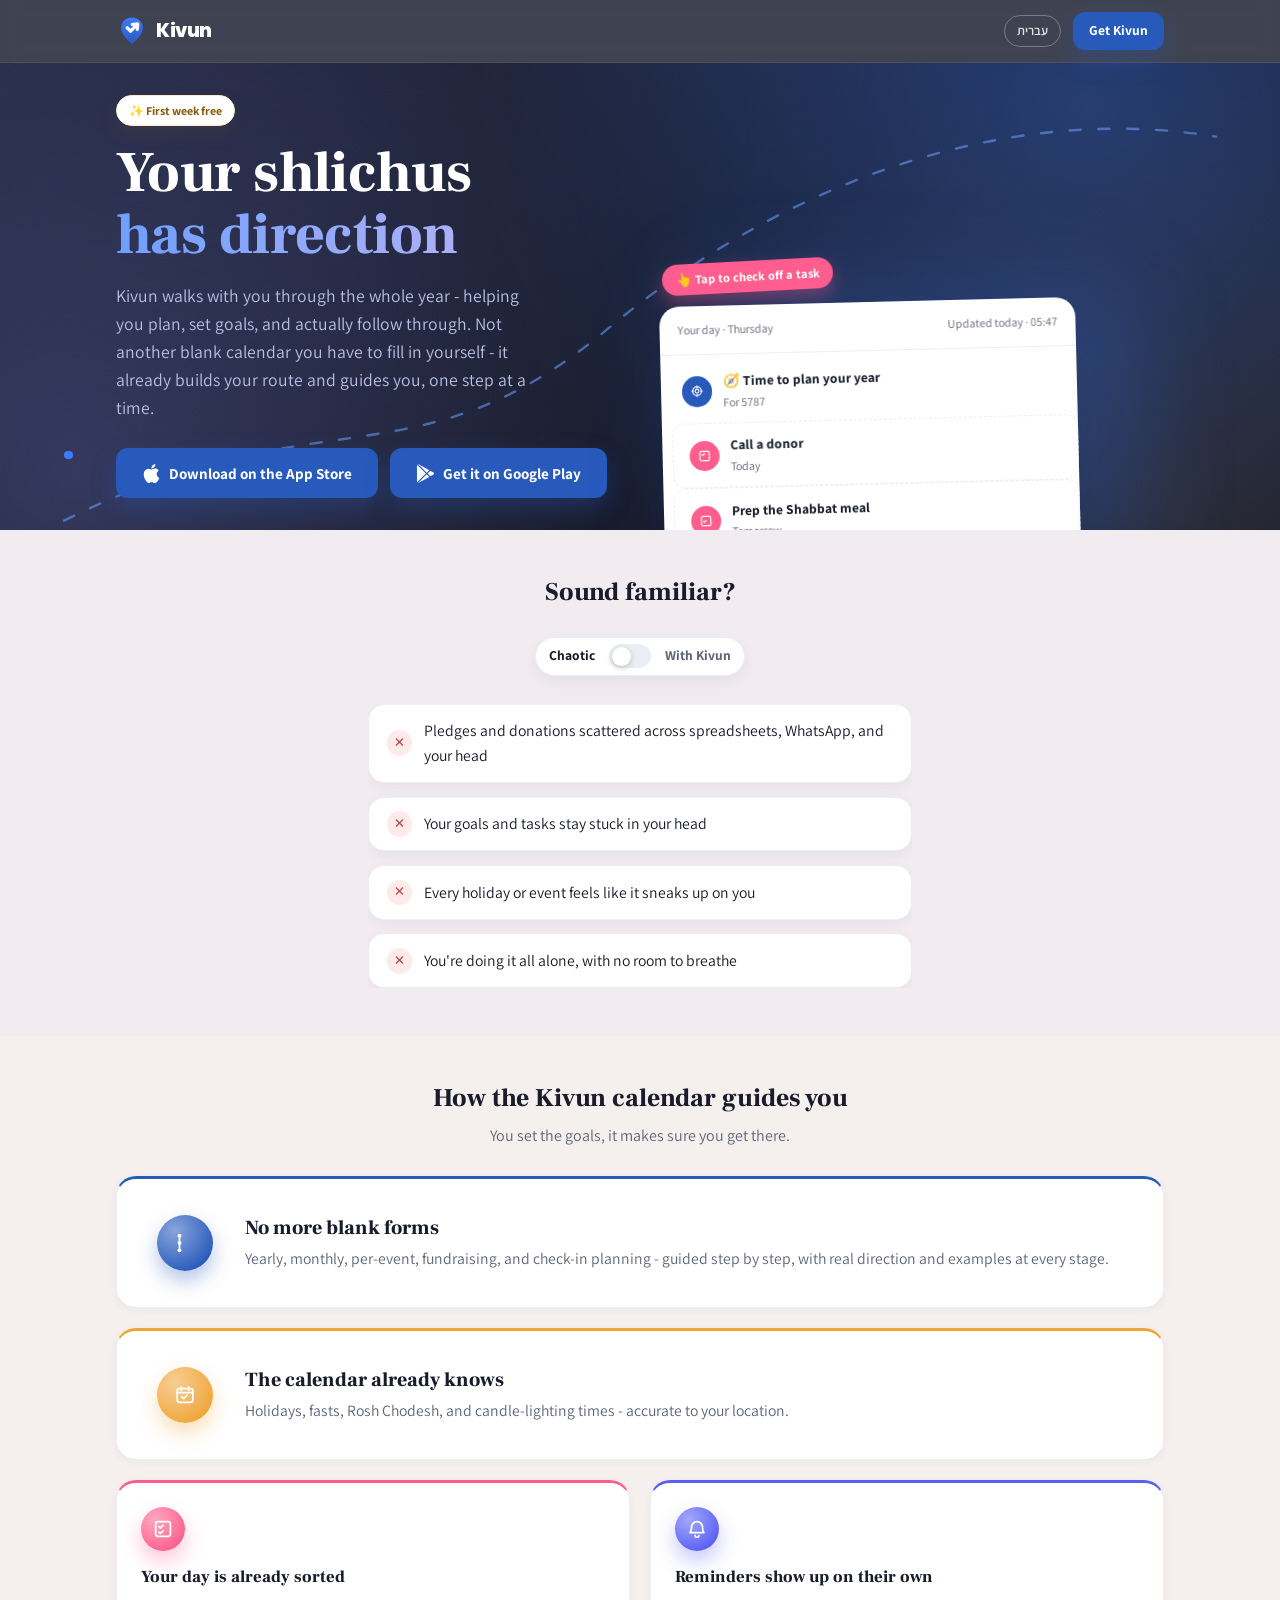
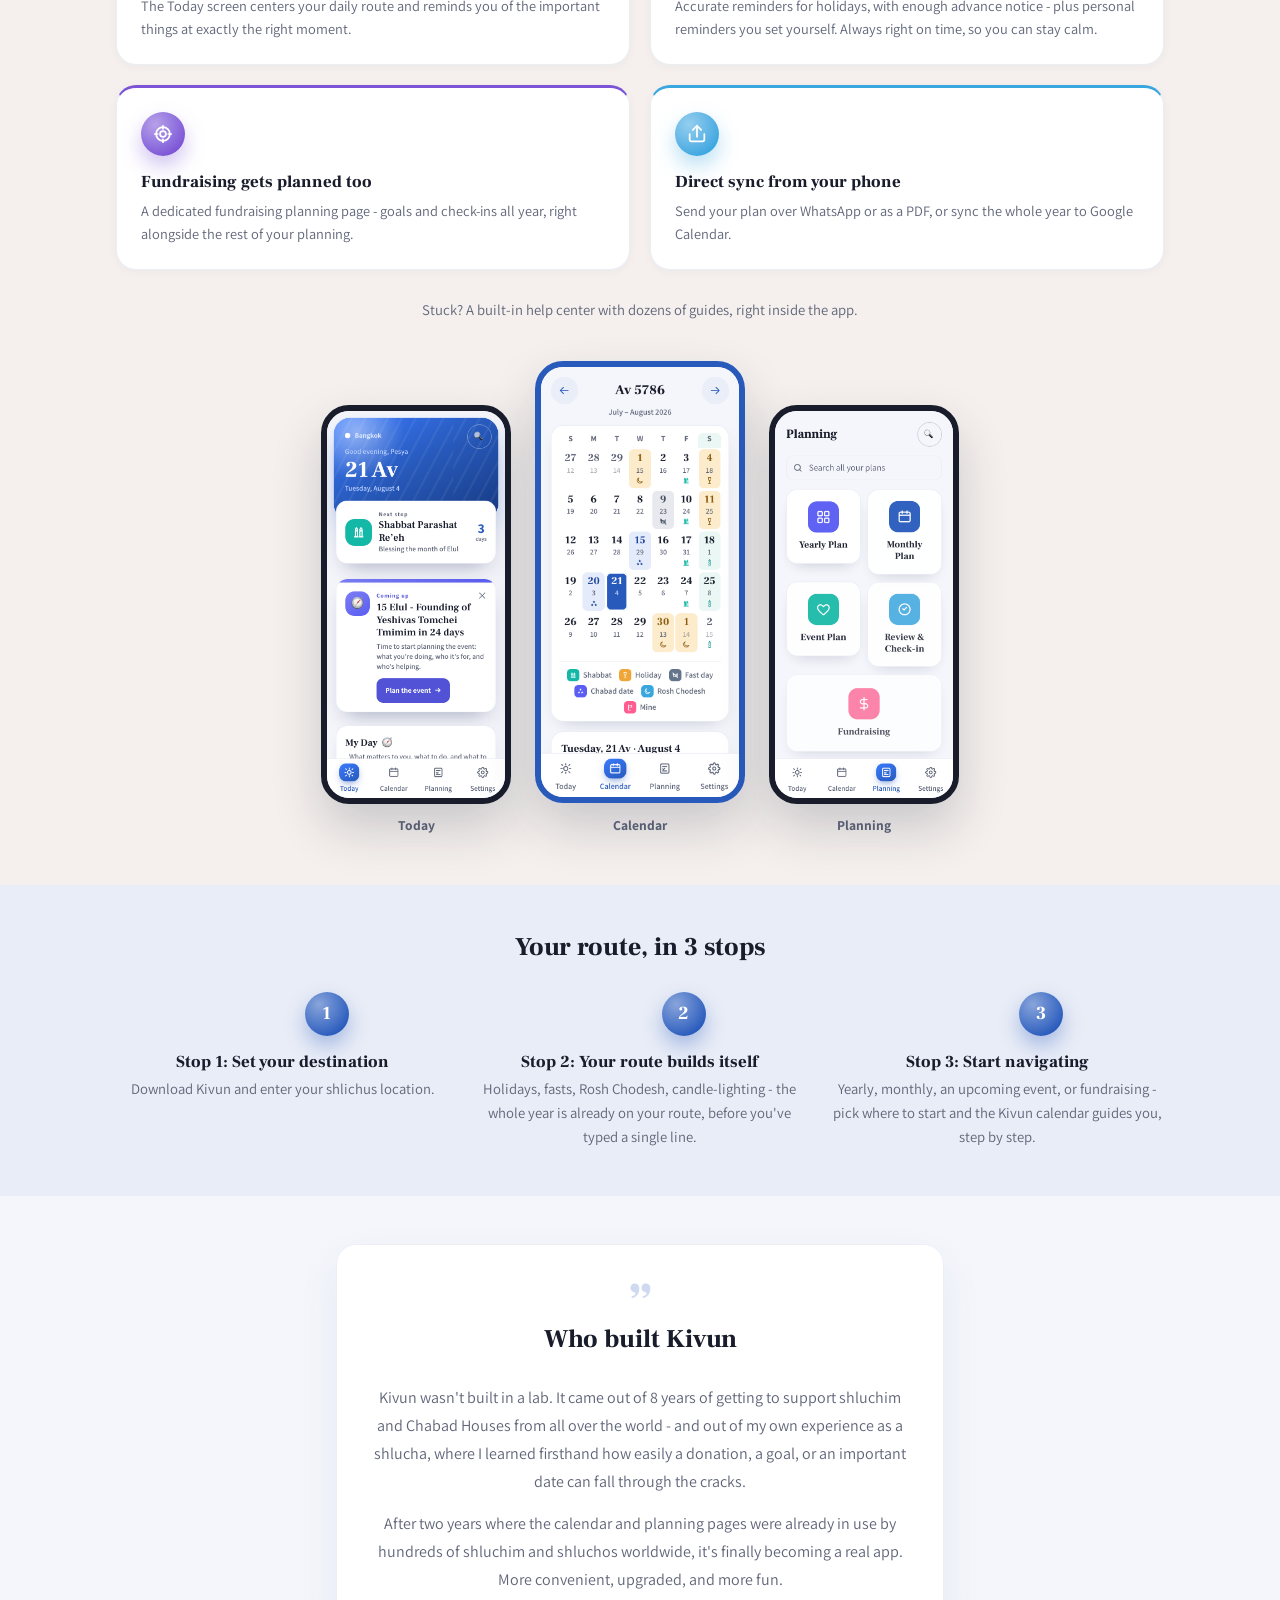
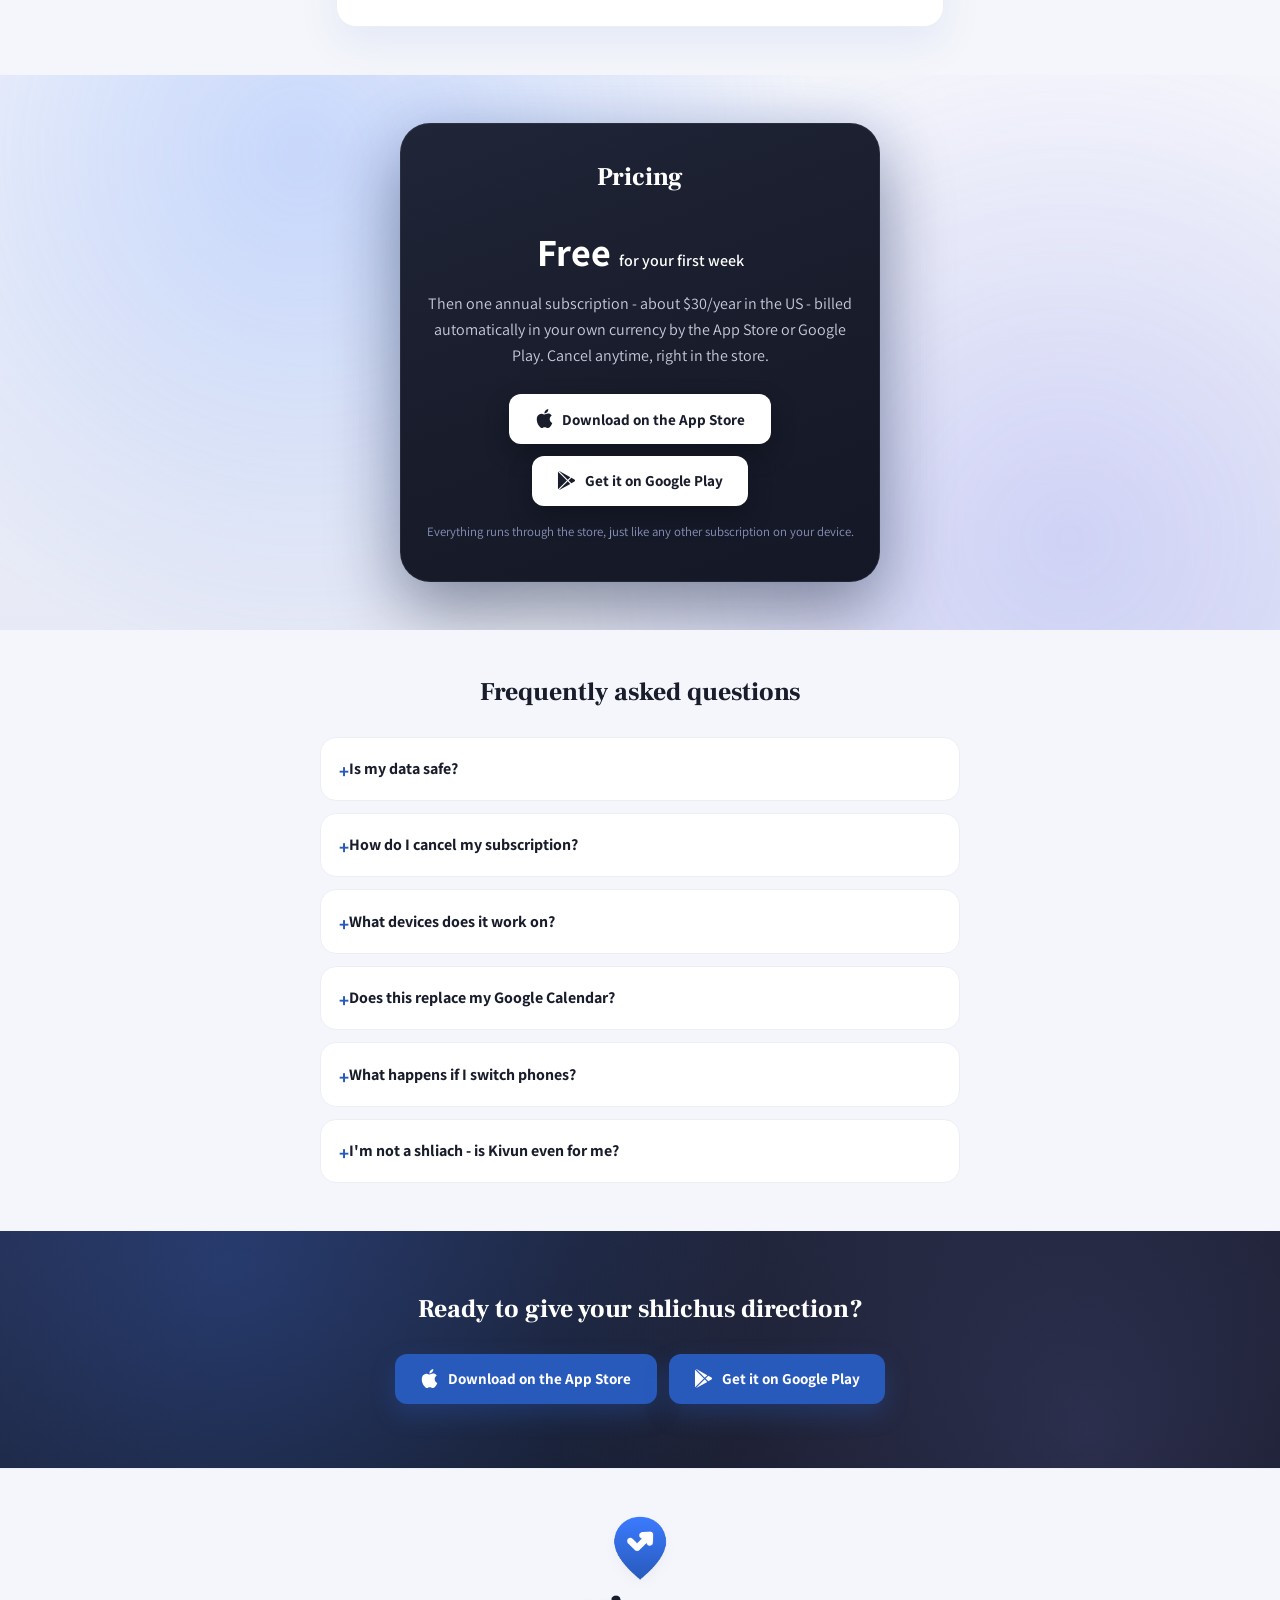
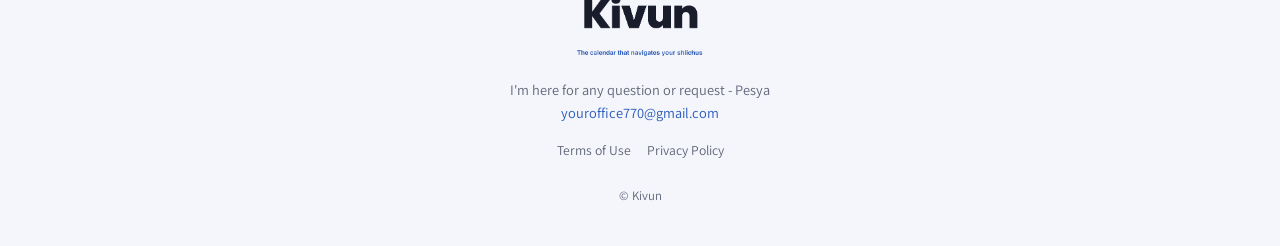
==== index.en.html @ accfa71f "Revert GA4 Measurement ID back to G-F4C3S1J7X8 (the correct one) Co-Authored-By: Claude Sonnet 5 <no" ====
<!DOCTYPE html>
<html lang="en" dir="ltr">
<head>
<!-- Google tag (gtag.js) -->
<script async src="https://www.googletagmanager.com/gtag/js?id=G-F4C3S1J7X8"></script>
<script>
  window.dataLayer = window.dataLayer || [];
  function gtag(){dataLayer.push(arguments);}
  gtag('js', new Date());
  gtag('config', 'G-F4C3S1J7X8');
</script>
<script>document.documentElement.className += " js";</script>
<meta charset="utf-8">
<meta name="viewport" content="width=device-width, initial-scale=1">
<title>Kivun - The Calendar That Navigates Your Shlichus</title>
<meta name="description" content="Guided planning, an automatic Chabad calendar, and reminders that land right on time - all in one app for shluchim and shluchos. First week free.">
<link rel="icon" type="image/png" href="assets/favicon.png">
<link rel="canonical" href="https://kivunapp.com/index.en.html">
<link rel="alternate" hreflang="he" href="https://kivunapp.com/">
<link rel="alternate" hreflang="en" href="https://kivunapp.com/index.en.html">
<link rel="alternate" hreflang="x-default" href="https://kivunapp.com/">
<link rel="stylesheet" href="styles.css">
</head>
<body>
<header class="site-header">
  <div class="wrap header-row">
    <a class="brand" href="#top" aria-label="Kivun - back to top">
      <svg width="32" height="32" viewBox="0 0 100 100" aria-hidden="true">
        <defs><linearGradient id="pinGrad-header" x1="0" y1="0" x2="0" y2="1">
          <stop offset="0" stop-color="#3B7BFF"/><stop offset="1" stop-color="#285ABC"/>
        </linearGradient></defs>
        <path d="M50 8C31 8 16 22 16 41c0 22 26 43 34 50 8-7 34-28 34-50C84 22 69 8 50 8Z" fill="url(#pinGrad-header)"/>
        <g transform="translate(50 40) scale(1.16) translate(-50 -40)" fill="none" stroke="#fff" stroke-width="9" stroke-linecap="round" stroke-linejoin="round">
          <path d="M37 40 L46 49 L65 30"/>
          <path d="M65 30 l-14 0.7 M65 30 l-0.7 14"/>
        </g>
      </svg>
      <span class="brand-name">Kivun</span>
    </a>
    <div class="header-actions">
      <a class="lang-switch" href="index.html">עברית</a>
      <a class="btn btn-primary btn-sm" href="#hero-stores">Get Kivun</a>
    </div>
  </div>
</header>
<main>
<!-- HERO -->
<section class="hero" id="top">
  <svg class="hero-route" viewBox="0 0 800 400" preserveAspectRatio="xMidYMid slice" aria-hidden="true">
    <path class="hero-route-line" d="M40 340 C 200 260, 260 320, 380 220 S 640 80, 760 100" />
  </svg>
  <span class="hero-route-dot" aria-hidden="true"></span>
  <div class="wrap hero-row">
    <div class="hero-copy">
      <span class="badge">✨ First week free</span>
      <h1><span class="hero-word hero-word-1">Your shlichus</span><br><span class="hero-word hero-word-2">has direction</span></h1>
      <p class="hero-sub">Kivun walks with you through the whole year - helping you plan, set goals, and actually follow through. Not another blank calendar you have to fill in yourself - it already builds your route and guides you, one step at a time.</p>
      <div class="store-row" id="hero-stores">
        <!-- STORE-LINK: App Store - להחליף כשהאפליקציה מאושרת -->
        <!-- STORE-LINK: Google Play - להחליף כשהאפליקציה מאושרת -->
        <a class="btn-store" href="#app-store-pending" data-store="appstore"><svg class="store-icon" viewBox="0 0 24 24" aria-hidden="true" focusable="false"><path fill="currentColor" d="M12.152 6.896c-.948 0-2.415-1.078-3.96-1.04-2.04.027-3.91 1.183-4.961 3.014-2.117 3.675-.546 9.103 1.519 12.09 1.013 1.454 2.208 3.09 3.792 3.039 1.52-.065 2.09-.987 3.935-.987 1.831 0 2.35.987 3.96.948 1.637-.026 2.676-1.48 3.676-2.948 1.156-1.688 1.636-3.325 1.662-3.415-.039-.013-3.182-1.221-3.22-4.857-.026-3.04 2.48-4.494 2.597-4.559-1.429-2.09-3.623-2.324-4.39-2.376-2-.156-3.675 1.09-4.61 1.09zM15.53 3.83c.843-1.012 1.4-2.427 1.245-3.83-1.207.052-2.662.805-3.532 1.818-.78.896-1.454 2.338-1.273 3.714 1.338.104 2.715-.688 3.559-1.701"/></svg>Download on the App Store</a>
        <a class="btn-store" href="#google-play-pending" data-store="googleplay"><svg class="store-icon" viewBox="0 0 24 24" aria-hidden="true" focusable="false"><path fill="currentColor" d="M22.018 13.298l-3.919 2.218-3.515-3.493 3.543-3.521 3.891 2.202a1.49 1.49 0 0 1 0 2.594zM1.337.924a1.486 1.486 0 0 0-.112.568v21.017c0 .217.045.419.124.6l11.155-11.087L1.337.924zm12.207 10.065l3.258-3.238L3.45.195a1.466 1.466 0 0 0-.946-.179l11.04 10.973zm0 2.067l-11 10.933c.298.036.612-.016.906-.183l13.324-7.54-3.23-3.21z"/></svg>Get it on Google Play</a>
      </div>
    </div>
    <div class="hero-demo">
      <span class="demo-tip">👆 Tap to check off a task</span>
      <div class="demo-card">
        <div class="demo-head"><span>Your day · Thursday</span><span class="demo-stamp">Updated just now</span></div>
        <div class="demo-body">
          <div class="demo-item" style="animation-delay:.15s">
            <span class="demo-dot" style="background:#285ABC">
              <svg viewBox="0 0 24 24" width="14" height="14" fill="none" stroke="#fff" stroke-width="1.9" stroke-linecap="round" stroke-linejoin="round" aria-hidden="true">
                <circle cx="12" cy="12" r="7.5"/><circle cx="12" cy="12" r="3.2"/><path d="M12 3v3.3M12 17.7V21M3 12h3.3M17.7 12H21"/>
              </svg>
            </span>
            <span class="demo-text"><b>🧭 Time to plan your year</b><span>For 5787</span></span>
          </div>
          <button type="button" class="demo-item demo-task" style="animation-delay:.55s" aria-pressed="false">
            <span class="demo-dot" style="background:#FF5D8F">
              <svg viewBox="0 0 24 24" width="14" height="14" fill="none" stroke="#fff" stroke-width="1.9" stroke-linecap="round" stroke-linejoin="round" aria-hidden="true">
                <rect x="4" y="4" width="16" height="16" rx="2.5"/><path d="M7.5 9.5l1.5 1.5 3-3"/>
              </svg>
            </span>
            <span class="demo-text"><b>Call a donor</b><span>Today</span></span>
          </button>
          <button type="button" class="demo-item demo-task" style="animation-delay:.95s" aria-pressed="false">
            <span class="demo-dot" style="background:#FF5D8F">
              <svg viewBox="0 0 24 24" width="14" height="14" fill="none" stroke="#fff" stroke-width="1.9" stroke-linecap="round" stroke-linejoin="round" aria-hidden="true">
                <rect x="4" y="4" width="16" height="16" rx="2.5"/><path d="M7.5 12.5l1.5 1.5 3-3"/>
              </svg>
            </span>
            <span class="demo-text"><b>Prep the Shabbat meal</b><span>Tomorrow</span></span>
          </button>
        </div>
      </div>
    </div>
  </div>
</section>
<!-- /HERO -->
<!-- RELATE -->
<section class="relate" data-reveal>
  <div class="wrap">
    <h2 class="section-title">Sound familiar?</h2>
    <button type="button" class="relate-toggle" aria-pressed="false">
      <span class="relate-toggle-label relate-toggle-label--before">Chaotic</span>
      <span class="relate-toggle-track" aria-hidden="true"><span class="relate-toggle-thumb"></span></span>
      <span class="relate-toggle-label relate-toggle-label--after">With Kivun</span>
    </button>
    <ul class="relate-list">
      <li data-reveal><span class="relate-x" aria-hidden="true">✕</span><span class="relate-before">Pledges and donations scattered across spreadsheets, WhatsApp, and your head</span><span class="relate-after">Every pledge and donation in one place, scheduled and up to date</span></li>
      <li data-reveal><span class="relate-x" aria-hidden="true">✕</span><span class="relate-before">Your goals and tasks stay stuck in your head</span><span class="relate-after">Your goals are scheduled, with a reminder right when you need it</span></li>
      <li data-reveal><span class="relate-x" aria-hidden="true">✕</span><span class="relate-before">Every holiday or event feels like it sneaks up on you</span><span class="relate-after">Every holiday and event is ready ahead of time, no surprises</span></li>
      <li data-reveal><span class="relate-x" aria-hidden="true">✕</span><span class="relate-before">You're doing it all alone, with no room to breathe</span><span class="relate-after">Kivun remembers for you, so you can finally breathe</span></li>
    </ul>
  </div>
</section>
<!-- /RELATE -->
<!-- HOW-IT-WORKS -->
<section class="how" data-reveal>
  <div class="wrap">
    <h2 class="section-title">How the Kivun calendar guides you</h2>
    <p class="section-sub">You set the goals, it makes sure you get there.</p>
    <div class="how-grid">
      <div class="how-card how-card--featured" data-reveal>
        <span class="how-icon how-icon--brand">
          <svg viewBox="0 0 24 24" width="22" height="22" fill="none" stroke="#fff" stroke-width="1.9" stroke-linecap="round" stroke-linejoin="round" aria-hidden="true">
            <circle cx="6" cy="4" r="2.1" fill="#fff" stroke="none"/><circle cx="6" cy="12" r="2.1" fill="#fff" stroke="none"/><circle cx="6" cy="20" r="2.1" fill="#fff" stroke="none"/><path d="M6 6v4M6 14v4"/>
          </svg>
        </span>
        <div class="how-card-text">
          <h3>No more blank forms</h3>
          <p>Yearly, monthly, per-event, fundraising, and check-in planning - guided step by step, with real direction and examples at every stage.</p>
        </div>
      </div>
      <div class="how-card how-card--featured" data-reveal>
        <span class="how-icon how-icon--gold">
          <svg viewBox="0 0 24 24" width="22" height="22" fill="none" stroke="#fff" stroke-width="1.9" stroke-linecap="round" stroke-linejoin="round" aria-hidden="true">
            <rect x="3.5" y="5" width="17" height="15" rx="2.5"/><path d="M3.5 9.5h17"/><path d="M8 3v4M16 3v4"/><path d="M8.5 14l2 2 4-4"/>
          </svg>
        </span>
        <div class="how-card-text">
          <h3>The calendar already knows</h3>
          <p>Holidays, fasts, Rosh Chodesh, and candle-lighting times - accurate to your location.</p>
        </div>
      </div>
      <div class="how-card" data-reveal>
        <span class="how-icon how-icon--user">
          <svg viewBox="0 0 24 24" width="22" height="22" fill="none" stroke="#fff" stroke-width="1.9" stroke-linecap="round" stroke-linejoin="round" aria-hidden="true">
            <rect x="4" y="4" width="16" height="16" rx="2.5"/><path d="M7.5 9.5l1.5 1.5 3-3"/><path d="M7.5 15.5l1.5 1.5 3-3"/>
          </svg>
        </span>
        <h3>Your day is already sorted</h3>
        <p>The Today screen centers your daily route and reminds you of the important things at exactly the right moment.</p>
      </div>
      <div class="how-card" data-reveal>
        <span class="how-icon how-icon--chabad">
          <svg viewBox="0 0 24 24" width="22" height="22" fill="none" stroke="#fff" stroke-width="1.9" stroke-linecap="round" stroke-linejoin="round" aria-hidden="true">
            <path d="M6 10a6 6 0 1112 0c0 4.5 1.5 6 1.5 6h-15S6 14.5 6 10z"/><path d="M10 19a2 2 0 004 0"/>
          </svg>
        </span>
        <h3>Reminders show up on their own</h3>
        <p>Accurate reminders for holidays, with enough advance notice - plus personal reminders you set yourself. Always right on time, so you can stay calm.</p>
      </div>
      <div class="how-card" data-reveal>
        <span class="how-icon how-icon--parasha">
          <svg viewBox="0 0 24 24" width="22" height="22" fill="none" stroke="#fff" stroke-width="1.9" stroke-linecap="round" stroke-linejoin="round" aria-hidden="true">
            <circle cx="12" cy="12" r="7.5"/><circle cx="12" cy="12" r="3.2"/><path d="M12 3v3.3M12 17.7V21M3 12h3.3M17.7 12H21"/>
          </svg>
        </span>
        <h3>Fundraising gets planned too</h3>
        <p>A dedicated fundraising planning page - goals and check-ins all year, right alongside the rest of your planning.</p>
      </div>
      <div class="how-card" data-reveal>
        <span class="how-icon how-icon--roshchodesh">
          <svg viewBox="0 0 24 24" width="22" height="22" fill="none" stroke="#fff" stroke-width="1.9" stroke-linecap="round" stroke-linejoin="round" aria-hidden="true">
            <path d="M4 12v6a2 2 0 002 2h12a2 2 0 002-2v-6"/><path d="M12 3v12"/><path d="M7.5 7.5L12 3l4.5 4.5"/>
          </svg>
        </span>
        <h3>Direct sync from your phone</h3>
        <p>Send your plan over WhatsApp or as a PDF, or sync the whole year to Google Calendar.</p>
      </div>
    </div>
    <p class="how-help">Stuck? A built-in help center with dozens of guides, right inside the app.</p>
    <div class="how-shots">
      <figure class="how-shot" data-reveal>
        <img src="assets/screenshot-today-en.png" width="640" height="1390" alt="The Today screen in the Kivun app, with the daily route and reminders">
        <figcaption>Today</figcaption>
      </figure>
      <figure class="how-shot how-shot--mid" data-reveal>
        <img src="assets/screenshot-calendar-en.png" width="640" height="1390" alt="The Hebrew calendar screen in the Kivun app">
        <figcaption>Calendar</figcaption>
      </figure>
      <figure class="how-shot" data-reveal>
        <img src="assets/screenshot-planning-en.png" width="640" height="1390" alt="The guided planning screen in the Kivun app">
        <figcaption>Planning</figcaption>
      </figure>
    </div>
  </div>
</section>
<!-- /HOW-IT-WORKS -->
<!-- START-STEPS -->
<section class="steps">
  <div class="wrap">
    <h2 class="section-title">Your route, in 3 stops</h2>
    <div class="steps-row">
      <div class="step" data-reveal style="--seg:0">
        <span class="step-num">1</span>
        <h3>Stop 1: Set your destination</h3>
        <p>Download Kivun and enter your shlichus location.</p>
      </div>
      <div class="step" data-reveal style="--seg:1">
        <span class="step-num">2</span>
        <h3>Stop 2: Your route builds itself</h3>
        <p>Holidays, fasts, Rosh Chodesh, candle-lighting - the whole year is already on your route, before you've typed a single line.</p>
      </div>
      <div class="step" data-reveal>
        <span class="step-num">3</span>
        <h3>Stop 3: Start navigating</h3>
        <p>Yearly, monthly, an upcoming event, or fundraising - pick where to start and the Kivun calendar guides you, step by step.</p>
      </div>
    </div>
  </div>
</section>
<!-- /START-STEPS -->
<!-- STORY -->
<section class="story" data-reveal>
  <div class="wrap">
    <div class="story-card">
      <span class="story-quote" aria-hidden="true">”</span>
      <h2 class="section-title">Who built Kivun</h2>
      <p>Kivun wasn't built in a lab. It came out of <span class="count-num" data-count-to="8">8</span> years of getting to support shluchim and Chabad Houses from all over the world - and out of my own experience as a shlucha, where I learned firsthand how easily a donation, a goal, or an important date can fall through the cracks.</p>
      <p>After two years where the calendar and planning pages were already in use by hundreds of shluchim and shluchos worldwide, it's finally becoming a real app. More convenient, upgraded, and more fun.</p>
    </div>
  </div>
</section>
<!-- /STORY -->
<!-- PRICING -->
<section class="pricing" data-reveal>
  <div class="wrap">
    <div class="pricing-card">
      <h2 class="section-title" style="color:#fff">Pricing</h2>
      <div class="price">Free <small>for your first week</small></div>
      <p>Then one annual subscription - about $30/year in the US - billed automatically in your own currency by the App Store or Google Play. Cancel anytime, right in the store.</p>
      <div class="store-row">
        <a class="btn-store" href="#app-store-pending" data-store="appstore"><svg class="store-icon" viewBox="0 0 24 24" aria-hidden="true" focusable="false"><path fill="currentColor" d="M12.152 6.896c-.948 0-2.415-1.078-3.96-1.04-2.04.027-3.91 1.183-4.961 3.014-2.117 3.675-.546 9.103 1.519 12.09 1.013 1.454 2.208 3.09 3.792 3.039 1.52-.065 2.09-.987 3.935-.987 1.831 0 2.35.987 3.96.948 1.637-.026 2.676-1.48 3.676-2.948 1.156-1.688 1.636-3.325 1.662-3.415-.039-.013-3.182-1.221-3.22-4.857-.026-3.04 2.48-4.494 2.597-4.559-1.429-2.09-3.623-2.324-4.39-2.376-2-.156-3.675 1.09-4.61 1.09zM15.53 3.83c.843-1.012 1.4-2.427 1.245-3.83-1.207.052-2.662.805-3.532 1.818-.78.896-1.454 2.338-1.273 3.714 1.338.104 2.715-.688 3.559-1.701"/></svg>Download on the App Store</a>
        <a class="btn-store" href="#google-play-pending" data-store="googleplay"><svg class="store-icon" viewBox="0 0 24 24" aria-hidden="true" focusable="false"><path fill="currentColor" d="M22.018 13.298l-3.919 2.218-3.515-3.493 3.543-3.521 3.891 2.202a1.49 1.49 0 0 1 0 2.594zM1.337.924a1.486 1.486 0 0 0-.112.568v21.017c0 .217.045.419.124.6l11.155-11.087L1.337.924zm12.207 10.065l3.258-3.238L3.45.195a1.466 1.466 0 0 0-.946-.179l11.04 10.973zm0 2.067l-11 10.933c.298.036.612-.016.906-.183l13.324-7.54-3.23-3.21z"/></svg>Get it on Google Play</a>
      </div>
      <p class="pricing-note">Everything runs through the store, just like any other subscription on your device.</p>
    </div>
  </div>
</section>
<!-- /PRICING -->
<!-- FAQ -->
<section class="faq" data-reveal>
  <div class="wrap">
    <h2 class="section-title">Frequently asked questions</h2>
    <div class="faq-list">
      <details class="faq-item" data-reveal>
        <summary>Is my data safe?</summary>
        <p>Yes. Kivun keeps everything on your device only - no server, no cloud, no third party. It works without internet too.</p>
      </details>
      <details class="faq-item" data-reveal>
        <summary>How do I cancel my subscription?</summary>
        <p>Through your subscription settings in the App Store or Google Play - exactly like any other subscription on your phone. No need to contact us.</p>
      </details>
      <details class="faq-item" data-reveal>
        <summary>What devices does it work on?</summary>
        <p>iPhone and Android, on a reasonably current OS version. There's no desktop version.</p>
      </details>
      <details class="faq-item" data-reveal>
        <summary>Does this replace my Google Calendar?</summary>
        <p>It doesn't replace it - it connects to it. You can sync your whole year straight into Google Calendar and keep using it exactly as you do now.</p>
      </details>
      <details class="faq-item" data-reveal>
        <summary>What happens if I switch phones?</summary>
        <p>Your planning is backed up. Restore the backup on your new device and pick up exactly where you left off.</p>
      </details>
      <details class="faq-item" data-reveal>
        <summary>I'm not a shliach - is Kivun even for me?</summary>
        <p>Yes! At its heart, Kivun is the Chabad calendar and a daily tracker, and that speaks to any chossid, not just shluchim. Reach out and let's see if it's a fit.</p>
      </details>
    </div>
  </div>
</section>
<!-- /FAQ -->
<!-- FINAL-CTA -->
<section class="final-cta" data-reveal>
  <div class="wrap">
    <h2 class="section-title">Ready to give your shlichus direction?</h2>
    <div class="store-row">
      <a class="btn-store" href="#app-store-pending" data-store="appstore"><svg class="store-icon" viewBox="0 0 24 24" aria-hidden="true" focusable="false"><path fill="currentColor" d="M12.152 6.896c-.948 0-2.415-1.078-3.96-1.04-2.04.027-3.91 1.183-4.961 3.014-2.117 3.675-.546 9.103 1.519 12.09 1.013 1.454 2.208 3.09 3.792 3.039 1.52-.065 2.09-.987 3.935-.987 1.831 0 2.35.987 3.96.948 1.637-.026 2.676-1.48 3.676-2.948 1.156-1.688 1.636-3.325 1.662-3.415-.039-.013-3.182-1.221-3.22-4.857-.026-3.04 2.48-4.494 2.597-4.559-1.429-2.09-3.623-2.324-4.39-2.376-2-.156-3.675 1.09-4.61 1.09zM15.53 3.83c.843-1.012 1.4-2.427 1.245-3.83-1.207.052-2.662.805-3.532 1.818-.78.896-1.454 2.338-1.273 3.714 1.338.104 2.715-.688 3.559-1.701"/></svg>Download on the App Store</a>
      <a class="btn-store" href="#google-play-pending" data-store="googleplay"><svg class="store-icon" viewBox="0 0 24 24" aria-hidden="true" focusable="false"><path fill="currentColor" d="M22.018 13.298l-3.919 2.218-3.515-3.493 3.543-3.521 3.891 2.202a1.49 1.49 0 0 1 0 2.594zM1.337.924a1.486 1.486 0 0 0-.112.568v21.017c0 .217.045.419.124.6l11.155-11.087L1.337.924zm12.207 10.065l3.258-3.238L3.45.195a1.466 1.466 0 0 0-.946-.179l11.04 10.973zm0 2.067l-11 10.933c.298.036.612-.016.906-.183l13.324-7.54-3.23-3.21z"/></svg>Get it on Google Play</a>
    </div>
  </div>
</section>
<!-- /FINAL-CTA -->
</main>
<!-- FOOTER -->
<footer class="site-footer">
  <div class="wrap footer-row">
    <img class="footer-logo" src="assets/logo-en.png" width="423" height="464" alt="Kivun - the calendar that navigates your shlichus">
    <p class="footer-contact">I'm here for any question or request - Pesya<br><a href="mailto:youroffice770@gmail.com">youroffice770@gmail.com</a></p>
    <div class="footer-links">
      <a href="terms.en.html">Terms of Use</a>
      <a href="privacy.en.html">Privacy Policy</a>
    </div>
    <p class="footer-copyright">© Kivun</p>
  </div>
</footer>
<!-- /FOOTER -->
<script src="script.js"></script>
</body>
</html>
---- styles.css ----
/* Kivun marketing landing page - design tokens (values verified against
   DESIGN.md, tailwind.config.js and src/components/categoryIcons.tsx -
   do not hand-tweak these without checking those three files agree).
   Visual language deliberately restrained: one confident hero moment
   (big type + one elevated/glowing card), generous space, motion that
   plays once and never loops - not a pile of small floating/pulsing
   effects. This matches the direction the owner's other products
   (DoneRaise in particular) converged on after their own first,
   effect-heavy drafts were rejected the same way this one was. */
:root {
  --bg: #F5F6FB;
  --surface: #FFFFFF;
  --line: #ECEEF6;
  --ink: #181C2B;
  --muted: #5F6578;
  --brand: #285ABC;
  --brand-2: #3B7BFF;
  --brand-3: #173A82;
  --gold: #EFA636;
  --gold-tint: #FDECCB;
  --gold-tint-ink: #8A5A0D;
  --chabad: #5B5EF2;
  --roshchodesh: #3AA6E0;
  --shabbat: #14B8A6;
  --parasha: #7C53D6;
  --user: #FF5D8F;
  --radius-card: 1.25rem;
  --radius-hero: 1.875rem;
  --radius-btn: 0.75rem;
  --glow-brand: 0 10px 25px rgba(40,90,188,.32);
  --glow-brand-lg: 0 22px 50px rgba(40,90,188,.28);
}

* { box-sizing: border-box; margin: 0; padding: 0; }

/* overflow-x:hidden is a safety net, not a fix for a specific bug - several
   entrance animations (relate-list fly-in, hero card bleed) intentionally
   start elements translated past their own box before they're revealed,
   which can otherwise create a few px of real horizontal scroll on first
   paint. This clips that without touching any animation's actual values. */
html { scroll-behavior: smooth; overflow-x: hidden; }

body {
  background: var(--bg);
  color: var(--ink);
  font-family: "Assistant", system-ui, sans-serif;
  font-size: 16px;
  line-height: 1.6;
  -webkit-font-smoothing: antialiased;
}

h1, h2, h3 { font-family: "Frank Ruhl Libre", Georgia, serif; font-weight: 800; line-height: 1.2; }

img { max-width: 100%; display: block; }

.wrap { max-width: 68rem; margin: 0 auto; padding: 0 1.25rem; }

/* unicode-range keeps the Hebrew and Latin subsets of each family from
   fighting over the same characters now that both are loaded (index.html
   uses the Hebrew ones, index.en.html uses the Latin ones, but the CSS file
   is shared) - without it, an @font-face with no unicode-range matches every
   codepoint, and which of two same-family/weight rules "wins" for a given
   character is undefined. Values copied verbatim from @fontsource's own
   combined stylesheets (node_modules/@fontsource/assistant/400.css and
   .../frank-ruhl-libre/800.css), not invented. */
@font-face {
  font-family: "Assistant";
  src: url("fonts/assistant-hebrew-400-normal.woff2") format("woff2");
  font-weight: 400; font-style: normal; font-display: swap;
  unicode-range: U+0307-0308,U+0590-05FF,U+200C-2010,U+20AA,U+25CC,U+FB1D-FB4F;
}
@font-face {
  font-family: "Assistant";
  src: url("fonts/assistant-hebrew-600-normal.woff2") format("woff2");
  font-weight: 600; font-style: normal; font-display: swap;
  unicode-range: U+0307-0308,U+0590-05FF,U+200C-2010,U+20AA,U+25CC,U+FB1D-FB4F;
}
@font-face {
  font-family: "Assistant";
  src: url("fonts/assistant-hebrew-700-normal.woff2") format("woff2");
  font-weight: 700; font-style: normal; font-display: swap;
  unicode-range: U+0307-0308,U+0590-05FF,U+200C-2010,U+20AA,U+25CC,U+FB1D-FB4F;
}
@font-face {
  font-family: "Assistant";
  src: url("fonts/assistant-latin-400-normal.woff2") format("woff2");
  font-weight: 400; font-style: normal; font-display: swap;
  unicode-range: U+0000-00FF,U+0131,U+0152-0153,U+02BB-02BC,U+02C6,U+02DA,U+02DC,U+0304,U+0308,U+0329,U+2000-206F,U+20AC,U+2122,U+2191,U+2193,U+2212,U+2215,U+FEFF,U+FFFD;
}
@font-face {
  font-family: "Assistant";
  src: url("fonts/assistant-latin-600-normal.woff2") format("woff2");
  font-weight: 600; font-style: normal; font-display: swap;
  unicode-range: U+0000-00FF,U+0131,U+0152-0153,U+02BB-02BC,U+02C6,U+02DA,U+02DC,U+0304,U+0308,U+0329,U+2000-206F,U+20AC,U+2122,U+2191,U+2193,U+2212,U+2215,U+FEFF,U+FFFD;
}
@font-face {
  font-family: "Assistant";
  src: url("fonts/assistant-latin-700-normal.woff2") format("woff2");
  font-weight: 700; font-style: normal; font-display: swap;
  unicode-range: U+0000-00FF,U+0131,U+0152-0153,U+02BB-02BC,U+02C6,U+02DA,U+02DC,U+0304,U+0308,U+0329,U+2000-206F,U+20AC,U+2122,U+2191,U+2193,U+2212,U+2215,U+FEFF,U+FFFD;
}
@font-face {
  font-family: "Frank Ruhl Libre";
  src: url("fonts/frank-ruhl-libre-hebrew-800-normal.woff2") format("woff2");
  font-weight: 800; font-style: normal; font-display: swap;
  unicode-range: U+0307-0308,U+0590-05FF,U+200C-2010,U+20AA,U+25CC,U+FB1D-FB4F;
}
@font-face {
  font-family: "Frank Ruhl Libre";
  src: url("fonts/frank-ruhl-libre-latin-800-normal.woff2") format("woff2");
  font-weight: 800; font-style: normal; font-display: swap;
  unicode-range: U+0000-00FF,U+0131,U+0152-0153,U+02BB-02BC,U+02C6,U+02DA,U+02DC,U+0304,U+0308,U+0329,U+2000-206F,U+20AC,U+2122,U+2191,U+2193,U+2212,U+2215,U+FEFF,U+FFFD;
}
/* Poppins ExtraBold is the real wordmark font (DESIGN.md: "הכיתוב 'Kivun'
   בגופן Poppins ExtraBold") - loaded here purely for this one header word.
   It's deliberately NOT bundled into the app itself (the app's own
   wordmark is a pre-rendered PNG, see src/assets/logo.png), so this is the
   one place on the whole site that self-hosts it, sourced the same way as
   the other two fonts (copied from @fontsource, not a CDN). */
@font-face {
  font-family: "Poppins";
  src: url("fonts/poppins-latin-800-normal.woff2") format("woff2");
  font-weight: 800; font-style: normal; font-display: swap;
}

/* header - dark glass, sits over the dark hero at page-load and stays
   consistent (as a permanent premium chrome) as the page scrolls into
   lighter sections below. */
.site-header { position: sticky; top: 0; z-index: 20; background: rgba(24,28,43,.82); backdrop-filter: blur(10px); -webkit-backdrop-filter: blur(10px); border-bottom: 1px solid rgba(255,255,255,.08); }
.header-row { display: flex; align-items: center; justify-content: space-between; padding: .75rem 1.25rem; }
.brand { display: flex; align-items: center; gap: .5rem; text-decoration: none; color: #fff; }
.brand-name { font-family: "Poppins", sans-serif; font-weight: 800; font-size: 1.2rem; letter-spacing: -.02em; }
.header-actions { display: flex; align-items: center; gap: .75rem; }
/* A small bordered pill, not plain text - without its own shape the language
   link read as a stray, disconnected word wedged between the CTA button and
   the brand wordmark (Pessi's direct feedback on the live site). The pill
   echoes the existing hero .badge treatment, so it reads as an intentional,
   tappable control instead of dim leftover text. */
.lang-switch {
  display: inline-flex; align-items: center;
  color: rgba(255,255,255,.85); font-size: .8rem; font-weight: 600;
  text-decoration: none; border: 1px solid rgba(255,255,255,.3);
  border-radius: 999px; padding: .3rem .75rem;
  transition: background .2s ease, border-color .2s ease;
}
.lang-switch:hover { background: rgba(255,255,255,.08); border-color: rgba(255,255,255,.45); }

/* buttons */
.btn { display: inline-flex; align-items: center; justify-content: center; border-radius: var(--radius-btn); font-weight: 700; text-decoration: none; padding: .7rem 1.3rem; font-size: .95rem; transition: transform .18s ease, box-shadow .25s ease, background .2s ease; }
.btn-primary { background: var(--brand); color: #fff; box-shadow: var(--glow-brand); }
.btn-primary:hover { background: var(--brand-2); box-shadow: var(--glow-brand-lg); transform: translateY(-2px); }
.btn-primary:active { transform: translateY(0) scale(.97); }
.btn-sm { padding: .5rem 1rem; font-size: .85rem; }

.store-row { display: flex; flex-wrap: wrap; gap: .75rem; margin-top: 1.6rem; }
.btn-store {
  display: inline-flex; align-items: center; justify-content: center; gap: .55rem;
  background: var(--brand); color: #fff; border-radius: var(--radius-btn);
  padding: .8rem 1.6rem; font-weight: 700; text-decoration: none; font-size: .95rem;
  box-shadow: var(--glow-brand);
  transition: transform .18s ease, box-shadow .25s ease, background .2s ease;
}
.btn-store:hover { background: var(--brand-2); box-shadow: var(--glow-brand-lg); transform: translateY(-3px); }
.btn-store:active { transform: translateY(-1px) scale(.97); }
/* icon inherits the button's text color via currentColor, so it needs no
   separate override between the dark brand-blue buttons and the white
   .pricing-card variant below - one icon, both backgrounds. */
.btn-store .store-icon { width: 19px; height: 19px; flex: none; }

/* reveal-on-scroll (progressive enhancement, see script.js) */
/* Custom curve, not plain `ease` - this is the entrance motion for every
   section on the page (how-cards, FAQ, steps, trust, story), so its feel
   sets the page's whole signature; `ease` reads flat next to it. Reuses
   the same cubic-bezier already used for the hero's word-in/card-in
   entrances, so the page has one consistent "arrival" feel, not several. */
.js [data-reveal] { opacity: 0; transform: translateY(16px); transition: opacity .6s cubic-bezier(.16,1,.3,1), transform .6s cubic-bezier(.16,1,.3,1); }
.js [data-reveal].is-revealed { opacity: 1; transform: translateY(0); }

@media (prefers-reduced-motion: reduce) {
  .js [data-reveal] { opacity: 1 !important; transform: none !important; transition: none !important; }
  html { scroll-behavior: auto; }
}

section { padding: 3rem 0; }
.section-title { font-size: 1.6rem; margin-bottom: 1.75rem; text-align: center; }
.section-sub { text-align: center; color: var(--muted); font-size: 1rem; margin-top: -1.25rem; margin-bottom: 1.75rem; }

/* Section-level color rhythm: between the dark hero and the dark
   pricing/final-cta bookends, the middle sections used to sit on one flat
   --bg gray for five sections in a row - correct call to avoid a loud AI-slop
   gradient everywhere, but it read as flat/quiet next to the old page's
   sustained color. Each middle section now carries a soft wash of a real
   category color already meaningful elsewhere on this page (never an
   invented hue), alternating with plain --bg so it reads as rhythm, not
   noise. .story stays plain on purpose - one quiet beat, not six loud ones. */
.relate { background: color-mix(in srgb, #C6433F 6%, var(--bg)); transition: background .5s ease; }
.relate.is-after { background: color-mix(in srgb, #16A34A 7%, var(--bg)); }
.how { background: color-mix(in srgb, var(--gold) 7%, var(--bg)); }
.steps { background: color-mix(in srgb, var(--brand) 6%, var(--bg)); }

/* hero - a real dark "atmosphere" moment (not just a light page with a
   grid texture): deep navy field, two soft color glows, big light type,
   one elevated white card that reads as a genuine floating screenshot
   against the dark field. Entrance plays once and never loops. */
.hero {
  padding: 2rem 0 2rem;
  position: relative;
  background-color: var(--ink);
  background-image:
    linear-gradient(160deg, #232841 0%, var(--ink) 55%, #12141F 100%),
    linear-gradient(rgba(255,255,255,.035) 1px, transparent 1px),
    linear-gradient(90deg, rgba(255,255,255,.035) 1px, transparent 1px);
  background-size: 100% 100%, 72px 72px, 72px 72px;
}
.hero::before {
  content: ""; position: absolute; inset: 0; pointer-events: none;
  background:
    radial-gradient(circle at 85% 8%, rgba(59,123,255,.32), transparent 52%),
    radial-gradient(circle at 6% 88%, rgba(139,142,245,.24), transparent 48%),
    radial-gradient(circle at 92% 95%, rgba(239,166,54,.1), transparent 38%);
}
/* the flowing route line + pulsing location dot are the same visual
   signature the real app's own "Today" hero uses (DESIGN.md: "קווי מסלול
   זורמים ברקע ונקודת מיקום פועמת") - porting it here is showing the
   product's own DNA, not inventing new decoration. The line DRAWS itself
   once (stroke-dashoffset, same technique as the route-progress rail
   further down the page), and the dot pulses a *finite* 3 times before
   settling - a real "ping", not one more infinite loop, which the rest of
   this file deliberately avoids (see the top-of-file comment). */
.hero-route { position: absolute; inset: 0; width: 100%; height: 100%; pointer-events: none; z-index: 0; opacity: .55; }
.hero-route-line {
  fill: none; stroke: #6EA0FF; stroke-width: 1.5; stroke-linecap: round;
  stroke-dasharray: 7 11; stroke-dashoffset: 760;
  animation: heroRouteDraw 2.4s cubic-bezier(.16,1,.3,1) .4s forwards;
}
@keyframes heroRouteDraw { to { stroke-dashoffset: 0; } }
.hero-route-dot {
  position: absolute; top: 83%; left: 5%; width: .55rem; height: .55rem;
  border-radius: 50%; background: var(--brand-2); z-index: 0; opacity: 0;
  animation: heroDotIn .4s ease 2.3s forwards, heroDotPulse 1.3s ease-out 2.5s 3 forwards;
}
@keyframes heroDotIn { to { opacity: 1; } }
@keyframes heroDotPulse {
  0% { box-shadow: 0 0 0 0 rgba(59,123,255,.55); }
  70% { box-shadow: 0 0 0 15px rgba(59,123,255,0); }
  100% { box-shadow: 0 0 0 0 rgba(59,123,255,0); }
}

.hero-row { position: relative; display: flex; flex-direction: column; gap: 1.75rem; }

@media (min-width: 760px) {
  .hero-row { gap: 2.75rem; }
}

/* Tighter vertical rhythm below the row breakpoint only - reclaims room
   so the demo card is visible sooner on short phone screens, without
   touching the entrance animation's translateY (that offset is the
   card's deliberate bleed past the hero's dark background, tuned and
   verified separately - see the heroCardIn keyframe below). Desktop
   already has headroom to spare, so it's left untouched. */
@media (max-width: 759px) {
  .hero { padding: 1.5rem 0 2rem; }
  .badge { margin-bottom: .75rem; }
  .hero h1 { margin-bottom: .75rem; }
  .hero-copy .store-row { margin-top: 1.1rem; }
}

.badge {
  display: inline-flex; align-items: center; gap: .35rem; background: var(--surface);
  color: var(--gold-tint-ink); border: 1px solid var(--gold-tint); font-size: .75rem;
  font-weight: 700; padding: .3rem .75rem; border-radius: 999px; margin-bottom: 1rem;
  box-shadow: 0 8px 18px rgba(138,90,13,.14);
  opacity: 0; animation: heroPop .5s cubic-bezier(.34,1.56,.64,1) .1s forwards;
}

.hero h1 { font-size: 2.75rem; letter-spacing: -.01em; line-height: 1.08; margin-bottom: 1rem; overflow: hidden; color: #fff; }
.hero-word { display: inline-block; opacity: 0; filter: blur(6px); transform: translateY(14px); animation: heroWordIn .6s cubic-bezier(.16,1,.3,1) forwards; }
.hero-word-1 { animation-delay: .28s; }
.hero-word-2 {
  animation-delay: .44s;
  background: linear-gradient(90deg, #6EA0FF 0%, #ADAFF7 100%);
  -webkit-background-clip: text; background-clip: text; color: transparent;
}

.hero-sub {
  color: #B7C1E3; font-size: 1.1rem; max-width: 26rem;
  opacity: 0; filter: blur(4px); transform: translateY(14px);
  animation: heroWordIn .6s cubic-bezier(.16,1,.3,1) .62s forwards;
}
.hero-copy .store-row {
  opacity: 0; transform: translateY(14px);
  animation: heroUp .55s ease .78s forwards;
}

/* Entrance animation lives on the WRAPPER (.hero-demo), not on .demo-card
   itself - a finished CSS animation's fill:forwards value permanently
   wins the cascade for that property on that element, which would make
   a later `.demo-card:hover { transform: ... }` rule silently do nothing.
   The card's own rest tilt + hover un-tilt use the standalone `rotate`/
   `translate` properties instead, which are independent of `transform`
   and unaffected by the wrapper's animation. */
.hero-demo { position: relative; }
.hero-demo::before {
  content: ""; position: absolute; inset: 8% 4% -4% 4%; z-index: 0;
  background: var(--brand-2); opacity: .22; filter: blur(48px); border-radius: var(--radius-hero);
}
.hero-demo {
  opacity: 0; transform: translateY(18px) scale(.97); filter: blur(3px);
  animation: heroCardIn .75s cubic-bezier(.16,1,.3,1) .9s forwards;
}

@keyframes heroPop {
  0% { opacity: 0; transform: scale(.85); }
  60% { opacity: 1; transform: scale(1.08); }
  80% { transform: scale(.97); }
  100% { opacity: 1; transform: scale(1); }
}
@keyframes heroWordIn { to { opacity: 1; filter: blur(0); transform: translateY(0); } }
@keyframes heroUp { to { opacity: 1; transform: translateY(0); } }
@keyframes heroCardIn { to { opacity: 1; transform: translateY(48px) scale(1); filter: blur(0); } }
/* Desktop: align-self:flex-end pins .hero-demo's bottom to the row's
   bottom line instead of letting align-items:center float it based on
   the (variable, line-wrap-dependent) height of .hero-copy next to it -
   that variability is what made a fixed transform offset land short at
   some widths and not others. Once the card's baseline position no
   longer depends on the copy column's height, a fixed offset behaves
   the same at every desktop width. */
@media (min-width: 760px) {
  .hero-demo { align-self: flex-end; animation-name: heroCardInDesktop; }
}
@keyframes heroCardInDesktop { to { opacity: 1; transform: translateY(56px) scale(1); filter: blur(0); } }

.demo-card {
  background: var(--surface); border-radius: var(--radius-card);
  box-shadow: 0 34px 60px -18px rgba(21,30,60,.32), 0 0 0 1px rgba(40,90,188,.05);
  overflow: hidden; max-width: 26rem; position: relative; z-index: 1;
  rotate: -1.4deg;
  transition: rotate .35s ease, translate .35s ease, box-shadow .35s ease;
}
.demo-card:hover, .demo-card:active { rotate: 0deg; translate: 0 -6px; box-shadow: 0 40px 74px -16px rgba(21,30,60,.38), 0 0 0 1px rgba(40,90,188,.05); }
.demo-head { display: flex; justify-content: space-between; padding: .9rem 1.1rem; font-size: .75rem; color: var(--muted); border-bottom: 1px solid var(--line); }
.demo-body { padding: .3rem; }
.demo-item { display: flex; align-items: center; gap: .7rem; padding: .7rem 1rem; opacity: 0; animation: kvIn .5s ease forwards; width: 100%; }
.demo-dot { width: 1.9rem; height: 1.9rem; min-width: 1.9rem; border-radius: 50%; display: flex; align-items: center; justify-content: center; transition: background .25s ease, transform .25s ease; }
.demo-text { display: flex; flex-direction: column; font-size: .85rem; text-align: start; }
.demo-text b { font-weight: 700; color: var(--ink); transition: color .25s ease; }
.demo-text span:last-child { font-size: .75rem; color: var(--muted); }

/* the two task rows are real toggle buttons - a small, genuine "try it"
   interaction, not another passive animation. one click, no loop. */
.demo-task { background: none; border: 1px dashed var(--line); font: inherit; cursor: pointer; border-radius: .75rem; margin: 0 .3rem; transition: background .2s ease, border-color .2s ease; }
.demo-task:hover { background: var(--bg); }
.demo-task:focus-visible { outline: 2px solid var(--brand); outline-offset: -2px; }
.demo-task[aria-pressed="true"] { border-color: #16A34A; }
.demo-task[aria-pressed="true"] .demo-dot { background: #16A34A !important; transform: scale(1.08); }
.demo-task[aria-pressed="true"] .demo-text b { color: var(--muted); text-decoration: line-through; }

/* the interactivity hint used to sit below the card, where it's easy to
   scroll past before ever noticing the two task rows are real buttons.
   Moved above the card and turned into a small tag instead of plain text -
   same pink as the task dots it's pointing at, so the connection reads
   instantly. One-time pop-in (shares heroPop with the free-trial badge),
   not a repeating attention-grabber. */
.demo-tip {
  display: inline-flex; align-items: center; gap: .3rem;
  background: var(--user); color: #fff; font-size: .78rem; font-weight: 700;
  padding: .35rem .85rem; border-radius: 999px; margin-bottom: .6rem;
  box-shadow: 0 8px 18px rgba(255,93,143,.35);
  rotate: -3deg;
  opacity: 0; animation: heroPop .5s cubic-bezier(.34,1.56,.64,1) 1.05s forwards;
}

@keyframes kvIn { from { opacity: 0; transform: translateY(6px); } to { opacity: 1; transform: translateY(0); } }

@media (prefers-reduced-motion: reduce) {
  .demo-item { animation: none !important; opacity: 1 !important; }
  .badge, .hero-word, .hero-sub, .hero-copy .store-row, .hero-demo, .demo-tip {
    animation: none !important; opacity: 1 !important; filter: none !important; transform: none !important;
  }
  .demo-card, .demo-card:hover, .demo-card:active { rotate: 0deg !important; translate: none !important; transition: none !important; }
  .step:not(:last-child)::after { transition: none !important; }
  .hero-route-line { animation: none !important; stroke-dashoffset: 0 !important; }
  .hero-route-dot { animation: none !important; opacity: 1 !important; box-shadow: none !important; }
}

@media (min-width: 760px) {
  .hero-row { flex-direction: row; align-items: center; }
  .hero-copy, .hero-demo { flex: 1; }
  .hero h1 { font-size: 3.6rem; }
}

/* relate - a short "does this sound like you" bridge between the hero
   promise and the feature list, in the reader's own language. */

/* before/after toggle - lets a visitor literally flip the pain list from
   chaos to "with Kivun" instead of only reading about the contrast. A
   direct-manipulation click response (like .demo-task elsewhere), not a
   scroll/timer-driven animation, so it isn't gated by prefers-reduced-motion.
   script.js toggles .is-after on the parent <section class="relate">. */
.relate-toggle {
  display: flex; align-items: center; gap: .6rem; margin: 0 auto 1.75rem;
  background: var(--surface); border: 1px solid var(--line); border-radius: 999px;
  padding: .4rem .5rem; font: inherit; cursor: pointer; box-shadow: 0 6px 16px rgba(30,42,68,.06);
  transition: box-shadow .2s ease;
}
.relate-toggle:hover, .relate-toggle:active { box-shadow: 0 10px 22px rgba(30,42,68,.12); }
.relate-toggle:focus-visible { outline: 2px solid var(--brand); outline-offset: 2px; }
.relate-toggle-label { font-size: .85rem; font-weight: 700; color: var(--muted); padding: 0 .3rem; transition: color .25s ease; }
.relate-toggle[aria-pressed="false"] .relate-toggle-label--before { color: var(--ink); }
.relate-toggle[aria-pressed="true"] .relate-toggle-label--after { color: #16A34A; }
.relate-toggle-track { position: relative; width: 2.6rem; height: 1.5rem; border-radius: 999px; background: var(--line); transition: background .25s ease; flex-shrink: 0; }
.relate-toggle[aria-pressed="true"] .relate-toggle-track { background: #BBF7D0; }
.relate-toggle-thumb {
  position: absolute; top: .15rem; right: .15rem; width: 1.2rem; height: 1.2rem;
  border-radius: 50%; background: var(--surface); box-shadow: 0 2px 6px rgba(0,0,0,.2);
  transition: transform .25s cubic-bezier(.34,1.56,.64,1), background .25s ease;
}
.relate-toggle[aria-pressed="true"] .relate-toggle-thumb { transform: translateX(-1.1rem); background: #16A34A; }
/* Mirrored for LTR (index.en.html) - the rule above is tuned for RTL's
   off=right/on=left motion; without this, the thumb would rest on the wrong
   side and slide backwards (end-to-start) instead of forwards (start-to-end)
   when toggled on under dir="ltr". */
[dir="ltr"] .relate-toggle-thumb { right: auto; left: .15rem; }
[dir="ltr"] .relate-toggle[aria-pressed="true"] .relate-toggle-thumb { transform: translateX(1.1rem); }

/* the list rows themselves: each swaps its before/after text when the
   section carries .is-after (CSS-only). The mark's own ✕/✓ glyph is swapped
   by script.js setting textContent directly, not via a ::before trick -
   .relate-x already carries a real, later, equal-specificity color/background
   rule further down this file, so an earlier ::before-based override here
   would silently lose that cascade fight and double up the glyph. Doing the
   swap in the one place (JS) that already runs on click sidesteps that. */
.relate-after { display: none; }
.relate.is-after .relate-before { display: none; }
.relate.is-after .relate-after { display: inline; }
.relate.is-after .relate-x { background: #DCFCE7; color: #16A34A; }

/* overflow-x:hidden here (not just the existing html-level one) is load-
   bearing, confirmed on a real Android device profile: rows below the fold
   sit in their pre-reveal translateX(±40px) position (correct - they
   haven't scrolled into view yet), and on Chrome's mobile viewport-sizing
   pass that off-screen paint area alone was enough to make the browser
   decide the page needs to be wider than the screen, rendering the ENTIRE
   page zoomed out to fit it - even though html's own overflow-x:hidden
   already existed. Containing it right at the source, not just at the
   document root, is what actually fixed it. */
.relate-list {
  list-style: none; max-width: 34rem; margin: 0 auto; display: flex;
  flex-direction: column; gap: .85rem;
  overflow-x: hidden;
}
.relate-list li {
  display: flex; align-items: center; gap: .75rem;
  background: var(--surface); border: 1px solid var(--line); border-radius: 1rem;
  padding: .85rem 1.1rem; font-size: .98rem; color: var(--ink);
  box-shadow: 0 4px 14px rgba(30,42,68,.05);
  /* `translate`, not `transform` - these items also carry [data-reveal],
     whose one-time entrance uses `transform` (see below); keeping the
     interactive hover/active lift on the standalone property avoids the
     same collision already fixed for .how-card/.faq-item. */
  transition: translate .2s ease, box-shadow .2s ease, border-color .2s ease;
}
.relate-list li:hover, .relate-list li:active {
  translate: 0 -3px; box-shadow: 0 14px 28px rgba(30,42,68,.1); border-color: rgba(198,67,63,.25);
}
.relate-x {
  display: flex; align-items: center; justify-content: center; flex-shrink: 0;
  width: 1.6rem; height: 1.6rem; border-radius: 50%;
  background: #FDEBEB; color: #C6433F; font-weight: 800; font-size: .85rem;
  transition: transform .2s ease, background .2s ease, color .2s ease;
}
.relate-list li:hover .relate-x, .relate-list li:active .relate-x {
  transform: scale(1.15); background: #C6433F; color: #fff;
}
/* Each pain point flies in from alternating sides as it's scrolled into
   view (right/left/right/left), staggered, instead of the whole list
   fading up as one block - a single scroll-triggered entrance, not a
   loop. The :not(.is-revealed) guard keeps this scoped to the pre-reveal
   state only, so it can't out-specificity the shared .is-revealed rule
   that actually plays the entrance (same trick as the .step stagger). */
.js .relate-list li[data-reveal] {
  transition: opacity .55s cubic-bezier(.16,1,.3,1), transform .55s cubic-bezier(.16,1,.3,1),
    translate .2s ease, box-shadow .2s ease, border-color .2s ease;
  transition-delay: 0s;
}
.js .relate-list li[data-reveal]:not(.is-revealed) { transform: translateX(40px); }
.js .relate-list li[data-reveal]:nth-child(even):not(.is-revealed) { transform: translateX(-40px); }
.js .relate-list li[data-reveal]:nth-child(2) { transition-delay: .1s; }
.js .relate-list li[data-reveal]:nth-child(3) { transition-delay: .2s; }
.js .relate-list li[data-reveal]:nth-child(4) { transition-delay: .3s; }

/* start steps - numbered, connected, meant to feel like real momentum
   (download -> calendar builds itself -> start planning), not a wall
   of feature description. */
.steps-row { display: flex; flex-direction: column; gap: 2rem; max-width: 22rem; margin: 0 auto; position: relative; }
.step { position: relative; padding-inline-start: 3.75rem; text-align: start; }
/* each station reveals on its own as you scroll past it, not the whole
   row at once - transition-delay is staggered per station so even when
   all three cross the viewport threshold close together (desktop row
   layout), they still visibly arrive one at a time, like passing stops. */
.js .step[data-reveal] { transition-delay: 0s; }
.js .step[data-reveal]:nth-child(2) { transition-delay: .15s; }
.js .step[data-reveal]:nth-child(3) { transition-delay: .3s; }
.step-num {
  position: absolute; inset-inline-start: 0; top: 0;
  width: 2.75rem; height: 2.75rem; border-radius: 50%;
  display: flex; align-items: center; justify-content: center;
  background: radial-gradient(circle at 32% 28%, color-mix(in srgb, var(--brand) 55%, white), var(--brand) 78%);
  color: #fff; font-family: "Frank Ruhl Libre", serif; font-weight: 800; font-size: 1.15rem;
  box-shadow: 0 10px 20px rgba(40,90,188,.35); z-index: 1;
}
.step:not(:last-child)::after {
  content: ""; position: absolute; inset-inline-start: 1.35rem; top: 2.75rem;
  width: 2px; height: calc(100% + 2rem - 2.75rem);
  background: linear-gradient(var(--brand), var(--chabad));
  opacity: .35;
  transform: scaleY(1); transform-origin: top; transition: transform .2s linear;
}
/* Without JS the rail stays exactly as drawn above (scaleY(1) = no visual
   change). With JS, script.js sets --route-progress on .steps-row as the
   visitor scrolls through this section (0 to 2, one unit per gap between
   stations) - each gap's own --seg (set inline per .step, 0 then 1) picks
   its slice out of that shared value, so the line fills in one station at
   a time, tied to scroll position, not to a timer. script.js skips this
   entirely under prefers-reduced-motion, so var(--route-progress, 2)
   keeps falling back to a fully-drawn, static rail in that case too -
   the fallback is 2 (not 1) because it must clear both segments' --seg
   (0 and 1), not just the first one. */
.js .step:not(:last-child)::after {
  transform: scaleY(clamp(0, calc(var(--route-progress, 2) - var(--seg, 0)), 1));
}
.step h3 { font-size: 1.05rem; margin-bottom: .35rem; }
.step p { color: var(--muted); font-size: .92rem; }

@media (min-width: 760px) {
  .steps-row { flex-direction: row; max-width: none; gap: 1.5rem; }
  .step { padding-inline-start: 0; padding-top: 3.75rem; text-align: center; flex: 1; }
  .step-num { inset-inline-start: 50%; transform: translateX(50%); }
  .step:not(:last-child)::after {
    inset-inline-start: calc(50% + 1.9rem); top: 1.35rem;
    width: calc(100% - 1.9rem); height: 2px;
    background: linear-gradient(90deg, var(--brand), var(--chabad));
    transform: scaleX(1); transform-origin: right;
  }
  .js .step:not(:last-child)::after {
    transform: scaleX(clamp(0, calc(var(--route-progress, 2) - var(--seg, 0)), 1));
  }
}

/* how it works */
.how-grid { display: grid; gap: 1.25rem; grid-template-columns: 1fr; }
.how-card {
  background: var(--surface); border-radius: var(--radius-card); padding: 1.5rem;
  border: 1px solid var(--line); box-shadow: 0 2px 10px rgba(30,42,68,.04);
  transition: translate .25s ease, box-shadow .25s ease;
}
/* Lift uses the standalone `translate` property, not `transform` - this
   card also carries [data-reveal], whose .is-revealed state sets
   `transform: translateY(0)` at higher specificity once scrolled into
   view, which would silently cancel a `transform`-based hover/active lift
   for every visitor (the reveal has already fired by the time anyone can
   hover or tap it). Same fix already used for .demo-card above. */
.how-card:hover, .how-card:active { translate: 0 -6px; box-shadow: 0 22px 40px rgba(30,42,68,.14); }
/* each card reveals on its own as it crosses into view, not as one block -
   the two-column desktop grid pairs cards row by row, so a small stagger
   between them still reads as "arriving one at a time" like the steps. */
.js .how-card[data-reveal] { transition-delay: 0s; }
.js .how-card[data-reveal]:nth-child(2n) { transition-delay: .12s; }
.how-card:nth-child(1) { border-top: 3px solid var(--brand); }
.how-card:nth-child(2) { border-top: 3px solid var(--gold); }
.how-card:nth-child(3) { border-top: 3px solid var(--user); }
.how-card:nth-child(4) { border-top: 3px solid var(--chabad); }
.how-card:nth-child(5) { border-top: 3px solid var(--parasha); }
.how-card:nth-child(6) { border-top: 3px solid var(--roshchodesh); }
.how-icon { width: 2.75rem; height: 2.75rem; border-radius: 50%; display: flex; align-items: center; justify-content: center; margin-bottom: 1rem; box-shadow: 0 10px 20px rgba(30,42,68,.2); }
.how-icon--gold { background: radial-gradient(circle at 32% 28%, color-mix(in srgb, var(--gold) 55%, white), var(--gold) 78%); box-shadow: 0 10px 20px rgba(239,166,54,.35); }
.how-icon--brand { background: radial-gradient(circle at 32% 28%, color-mix(in srgb, var(--brand) 55%, white), var(--brand) 78%); box-shadow: 0 10px 20px rgba(40,90,188,.35); }
.how-icon--chabad { background: radial-gradient(circle at 32% 28%, color-mix(in srgb, var(--chabad) 55%, white), var(--chabad) 78%); box-shadow: 0 10px 20px rgba(91,94,242,.35); }
.how-icon--roshchodesh { background: radial-gradient(circle at 32% 28%, color-mix(in srgb, var(--roshchodesh) 55%, white), var(--roshchodesh) 78%); box-shadow: 0 10px 20px rgba(58,166,224,.35); }
.how-icon--user { background: radial-gradient(circle at 32% 28%, color-mix(in srgb, var(--user) 55%, white), var(--user) 78%); box-shadow: 0 10px 20px rgba(255,93,143,.35); }
.how-icon--parasha { background: radial-gradient(circle at 32% 28%, color-mix(in srgb, var(--parasha) 55%, white), var(--parasha) 78%); box-shadow: 0 10px 20px rgba(124,83,214,.35); }
.how-card h3 { font-size: 1.05rem; margin-bottom: .4rem; }
.how-card p { color: var(--muted); font-size: .9rem; }

/* the two strongest cards (planning + calendar) are visually promoted -
   bigger, horizontal, full-width on desktop - so the section reads as
   "here are the two big things, plus four more", not six identical tiles.
   This is the fix for the literal "icons in identical circles" pattern
   DESIGN.md's hard rules call out by name. */
.how-card--featured { padding: 2rem; }
.how-card--featured .how-icon { width: 3.5rem; height: 3.5rem; margin-bottom: 1.25rem; }
.how-card--featured h3 { font-size: 1.25rem; }
.how-card--featured p { font-size: .98rem; }
@media (min-width: 760px) {
  .how-card--featured {
    grid-column: 1 / -1; display: flex; align-items: center; gap: 2rem;
    padding: 2.25rem 2.5rem;
  }
  .how-card--featured .how-icon { margin-bottom: 0; flex-shrink: 0; }
  .how-card-text { flex: 1; }
}
.how-help { text-align: center; color: var(--muted); font-size: .92rem; margin-top: 1.75rem; max-width: 30rem; margin-inline: auto; }
.how-shots { margin-top: 2.5rem; display: flex; flex-direction: column; align-items: center; gap: 2rem; }
.how-shot { text-align: center; }

/* a custom "dealt like cards" entrance for the three real screenshots,
   instead of sharing the generic fade-up every other [data-reveal] on
   this page uses - these are the proof images, they earn a distinct
   arrival. Reveal transform is on the <figure>, the cursor-tilt transform
   (above) is on the <img> inside it, so the two never collide. */
.js .how-shots [data-reveal]:not(.is-revealed) { transform: translateY(28px) rotate(0deg); }
.js .how-shots .how-shot:first-child[data-reveal]:not(.is-revealed) { transform: translateY(34px) rotate(-7deg); }
.js .how-shots .how-shot--mid[data-reveal]:not(.is-revealed) { transform: translateY(44px) scale(.9); }
.js .how-shots .how-shot:last-child[data-reveal]:not(.is-revealed) { transform: translateY(34px) rotate(7deg); }
.js .how-shots [data-reveal] { transition-delay: 0s; }
.js .how-shots .how-shot--mid[data-reveal] { transition-delay: .1s; }
.js .how-shots .how-shot:last-child[data-reveal] { transition-delay: .2s; }
.js .how-shots [data-reveal].is-revealed { transform: translateY(0) rotate(0deg) scale(1); }
/* the img's own transform is composed from custom properties so a JS-driven
   cursor tilt (script.js, desktop/fine-pointer only) and the CSS :hover lift
   below can both contribute without one overwriting the other via inline
   `style.transform` - see the .demo-card comment above for why that
   collision matters. */
.how-shot img {
  max-width: 190px; height: auto; margin: 0 auto; border-radius: 1.75rem;
  border: 6px solid var(--ink); box-shadow: 0 24px 50px rgba(30,42,68,.2);
  transform: perspective(900px) rotateX(var(--tilt-x, 0deg)) rotateY(var(--tilt-y, 0deg)) translateY(var(--lift-y, 0px));
  transition: transform .12s ease, box-shadow .3s ease;
}
.how-shot:hover img, .how-shot:active img { --lift-y: -6px; box-shadow: 0 32px 60px rgba(30,42,68,.28); }
.how-shot figcaption { margin-top: .75rem; font-size: .85rem; font-weight: 700; color: var(--muted); }
.how-shot--mid img { max-width: 210px; border-color: var(--brand); }

@media (min-width: 640px) {
  .how-shots { flex-direction: row; align-items: flex-end; justify-content: center; gap: 1.5rem; }
}

@media (min-width: 760px) {
  .how-grid { grid-template-columns: repeat(2, 1fr); }
}

/* story - a short, real founder note (not a testimonial, not a sales
   pitch) - genuine specific credibility is its own kind of proof. */
.story-card {
  background: var(--surface); border: 1px solid var(--line); border-radius: var(--radius-card);
  padding: 2rem 1.75rem; max-width: 38rem; margin: 0 auto; text-align: center;
  box-shadow: 0 18px 40px rgba(40,90,188,.08);
}
.story-quote {
  display: block; font-family: "Frank Ruhl Libre", serif; font-weight: 800;
  font-size: 3.5rem; line-height: 1; color: var(--brand); opacity: .22; margin-bottom: -.5rem;
}
.story-card p { color: var(--muted); font-size: 1rem; line-height: 1.75; }
.story-card p + p { margin-top: .9rem; }

/* pricing - dark pivot section, mirrors the "hard contrast band" both
   reference products (DonTrack, DoneDocs) use right before their closing CTA */
.pricing { position: relative; overflow: hidden; background: linear-gradient(180deg, var(--bg) 0%, #E7EAF6 100%); }
.pricing .wrap { position: relative; z-index: 1; }
.pricing::before {
  content: ""; position: absolute; inset: -10%; pointer-events: none; z-index: 0;
  background:
    radial-gradient(circle at 28% 20%, rgba(59,123,255,.24), transparent 42%),
    radial-gradient(circle at 78% 78%, rgba(91,94,242,.18), transparent 40%);
  filter: blur(10px);
}
.pricing-card {
  background: linear-gradient(160deg, #202538 0%, var(--ink) 55%, #141726 100%);
  color: #fff; border-radius: var(--radius-hero);
  padding: 2.5rem 1.5rem; text-align: center; max-width: 30rem; margin: 0 auto;
  box-shadow: 0 30px 70px rgba(15,18,30,.4), 0 0 60px rgba(59,123,255,.15), 0 0 0 1px rgba(255,255,255,.06) inset;
  position: relative;
}
.pricing-card .price { font-family: "Assistant"; font-weight: 800; font-size: 2.4rem; margin: .5rem 0; }
.pricing-card .price small { font-size: 1rem; font-weight: 600; }
.pricing-card p { color: #C7CCDC; margin-bottom: 1.5rem; }
.pricing-card .store-row { justify-content: center; }
.pricing-card .pricing-note { color: #8792B8; font-size: .8rem; margin: 1rem 0 0; }
.pricing-card .btn-store { background: #fff; color: var(--ink); box-shadow: 0 10px 25px rgba(0,0,0,.25); animation: none; }
.pricing-card .btn-store:hover { background: #fff; box-shadow: 0 16px 34px rgba(0,0,0,.32); }

/* faq */
.faq-list { max-width: 40rem; margin: 0 auto; display: flex; flex-direction: column; gap: .75rem; }
.faq-item {
  background: var(--surface); border: 1px solid var(--line); border-radius: 1rem;
  padding: .25rem 1.1rem; transition: box-shadow .25s ease, translate .25s ease, border-color .25s ease;
}
/* `translate`, not `transform` - same [data-reveal]/is-revealed collision
   as .how-card above. */
.faq-item:hover, .faq-item:active { box-shadow: 0 14px 28px rgba(30,42,68,.1); translate: 0 -2px; border-color: rgba(40,90,188,.2); }
/* five items, single column - they mostly enter view close together, so a
   short per-row stagger keeps the "arriving one at a time" feel intact
   instead of every question popping in as one flat block. */
.js .faq-item[data-reveal] { transition-delay: 0s; }
.js .faq-item[data-reveal]:nth-child(2) { transition-delay: .08s; }
.js .faq-item[data-reveal]:nth-child(3) { transition-delay: .16s; }
.js .faq-item[data-reveal]:nth-child(4) { transition-delay: .24s; }
.js .faq-item[data-reveal]:nth-child(5) { transition-delay: .32s; }
.faq-item summary { cursor: pointer; font-weight: 700; padding: .9rem 0; list-style: none; }
.faq-item summary::-webkit-details-marker { display: none; }
.faq-item summary::after { content: "+" / ""; float: left; font-size: 1.2rem; color: var(--brand); }
.faq-item[open] summary::after { content: "-" / ""; }
.faq-item p { color: var(--muted); padding: 0 0 1rem; font-size: .92rem; }

/* final cta - mirrors the hero's dark treatment so the page closes the
   loop it opened with, instead of ending on a flat light band. */
.final-cta {
  text-align: center; position: relative; overflow: hidden;
  background-color: var(--ink);
  background-image: linear-gradient(160deg, #232841 0%, var(--ink) 55%, #12141F 100%);
  padding: 4rem 0;
}
.final-cta::before {
  content: ""; position: absolute; inset: 0; pointer-events: none;
  background:
    radial-gradient(circle at 18% 15%, rgba(59,123,255,.26), transparent 50%),
    radial-gradient(circle at 85% 85%, rgba(139,142,245,.2), transparent 48%);
}
.final-cta .wrap { position: relative; z-index: 1; }
.final-cta .section-title { color: #fff; }
.final-cta .store-row { justify-content: center; }

/* footer */
.site-footer { border-top: 1px solid var(--line); padding: 2.5rem 0; }
.footer-row { display: flex; flex-direction: column; align-items: center; gap: 1rem; text-align: center; }
.footer-logo { width: 140px; height: auto; }
.footer-contact { font-size: .9rem; color: var(--muted); }
.footer-contact a { color: var(--brand); text-decoration: none; }
.footer-links { display: flex; gap: 1rem; font-size: .85rem; }
.footer-links a { color: var(--muted); text-decoration: none; }
.footer-copyright { color: var(--muted); font-size: .8rem; margin-top: .5rem; }
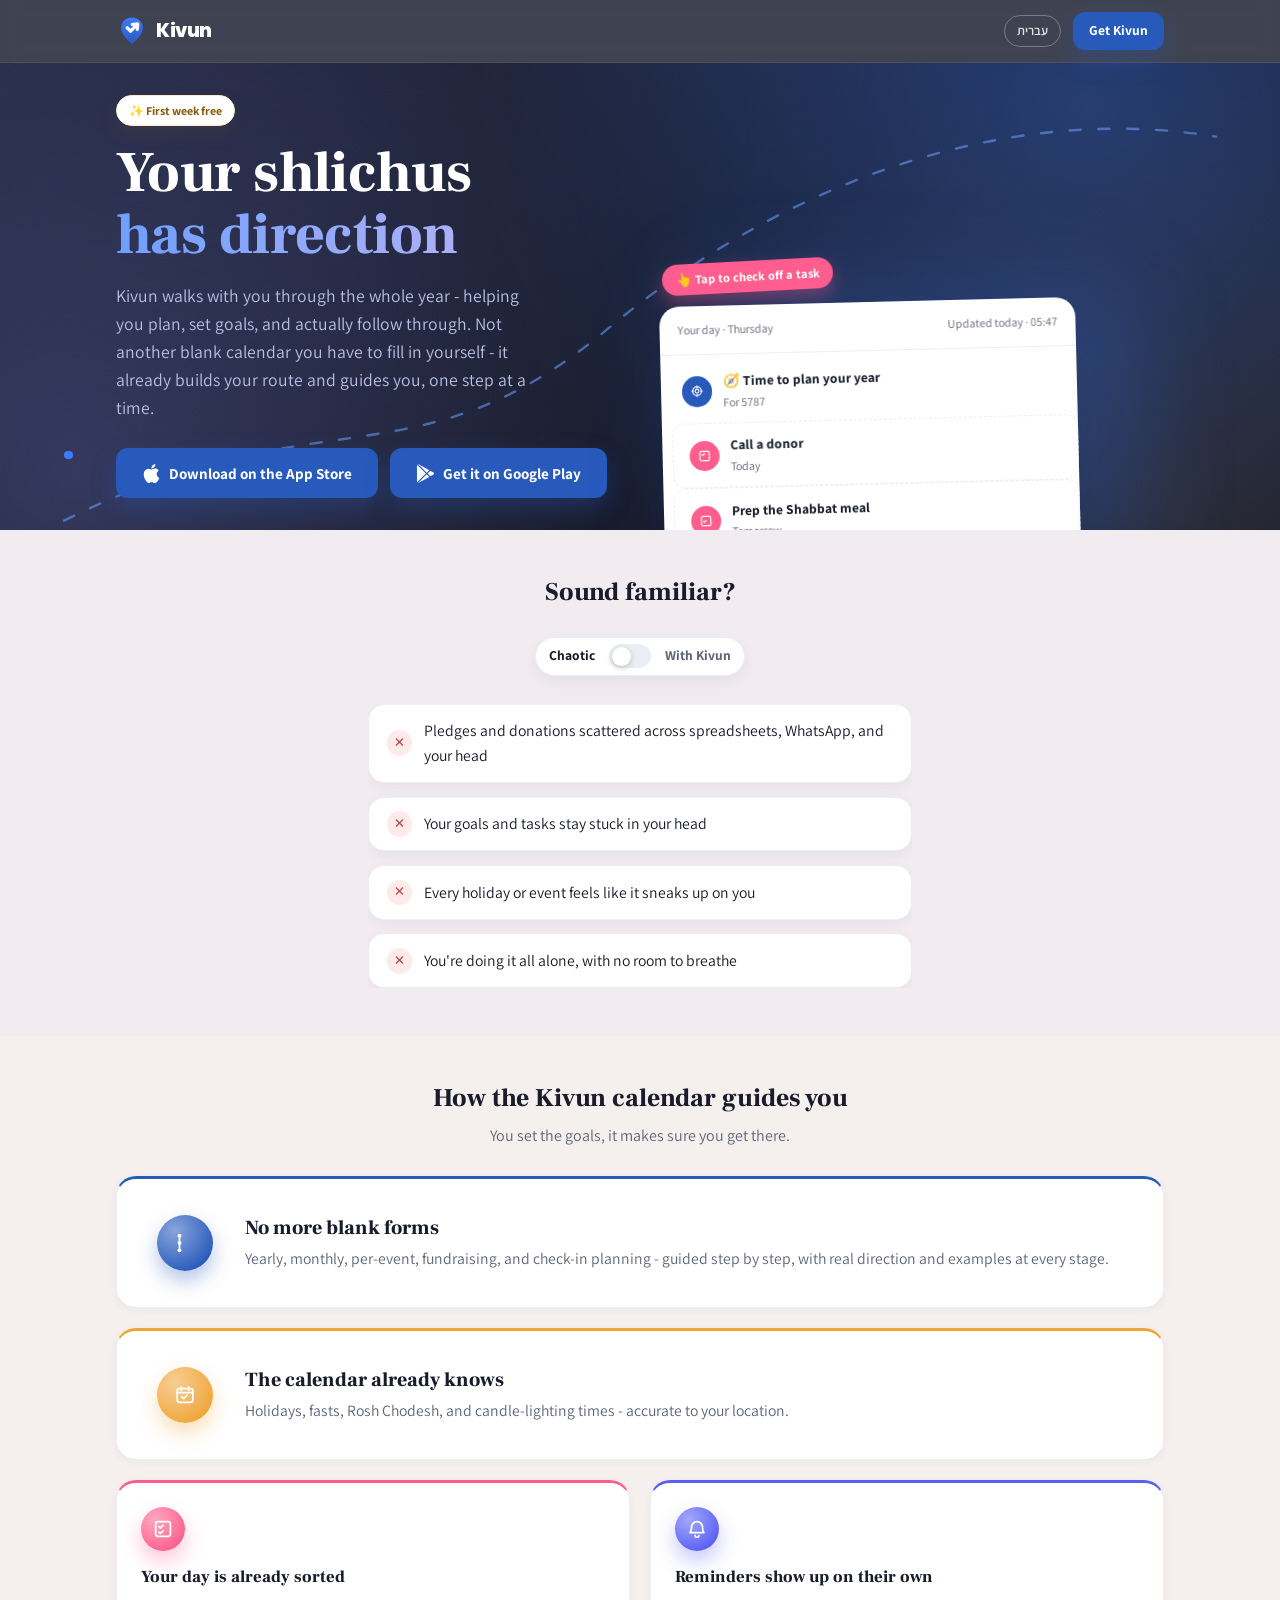
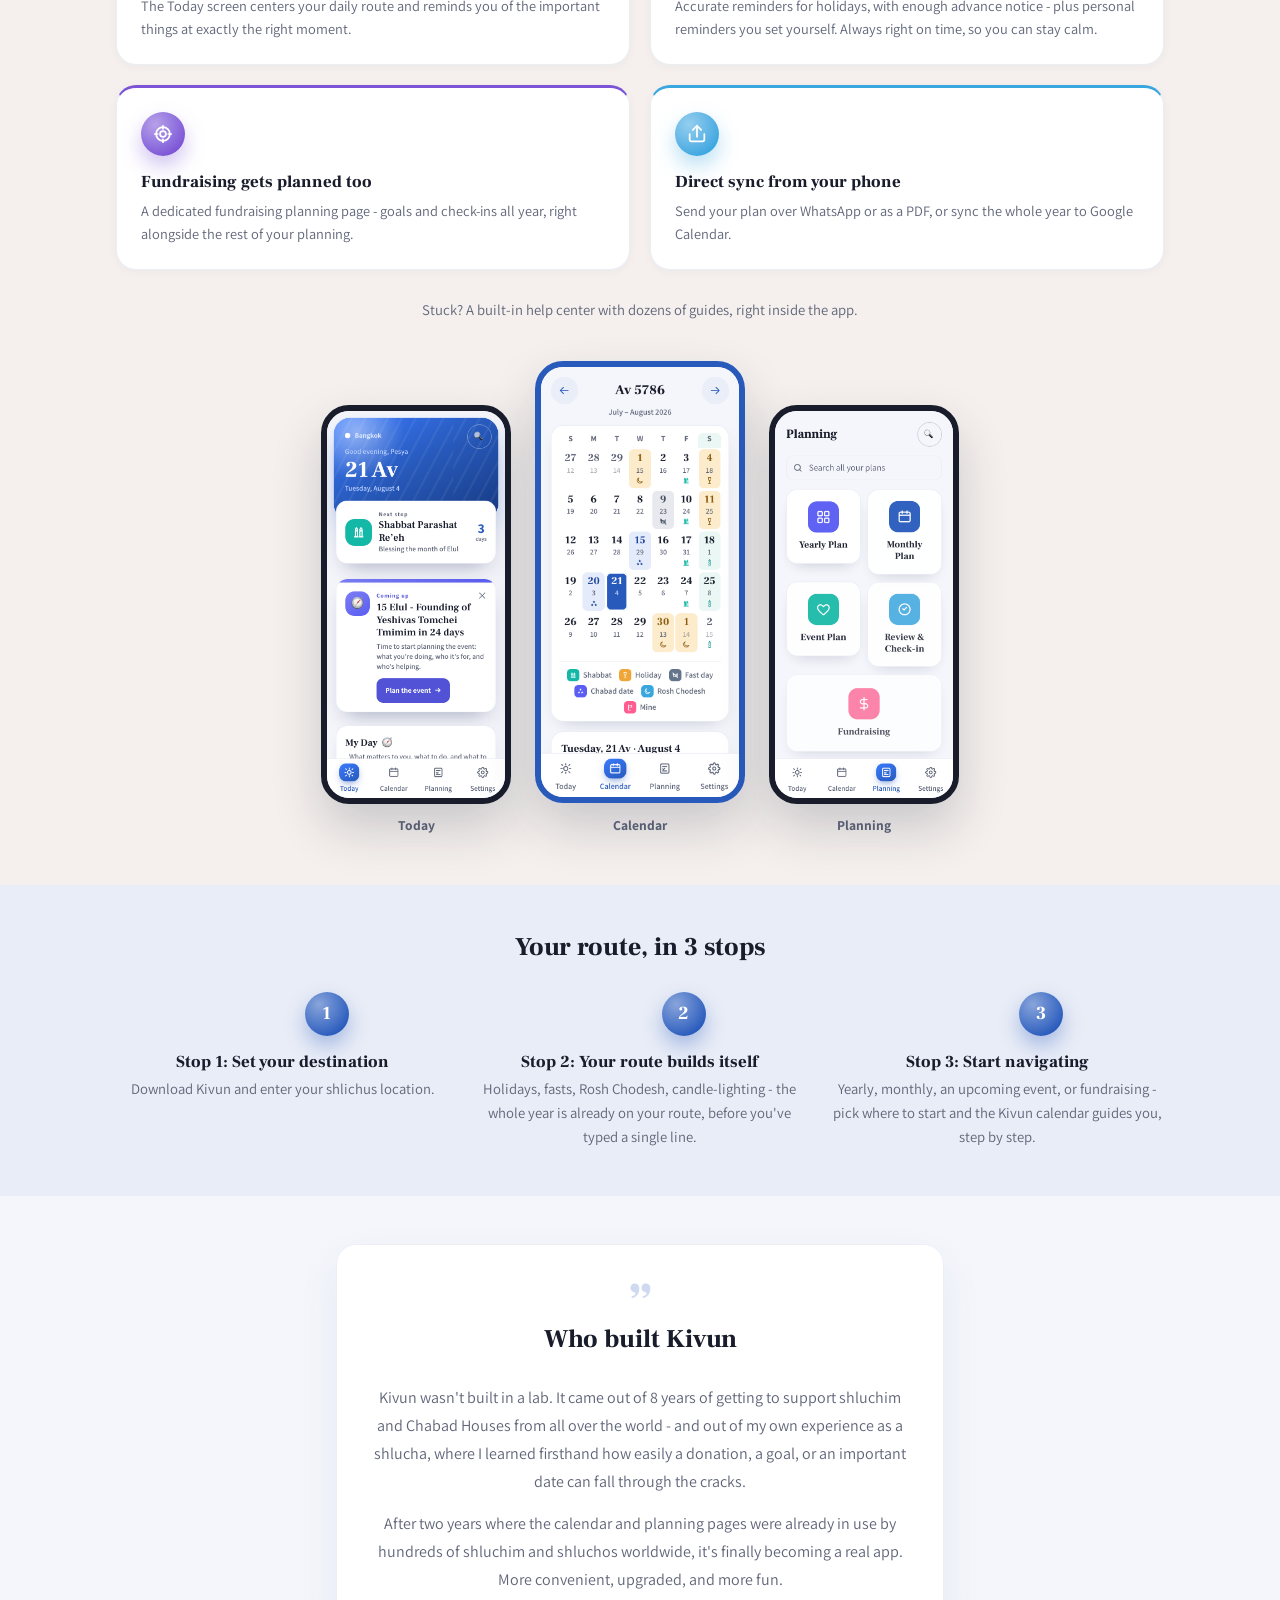
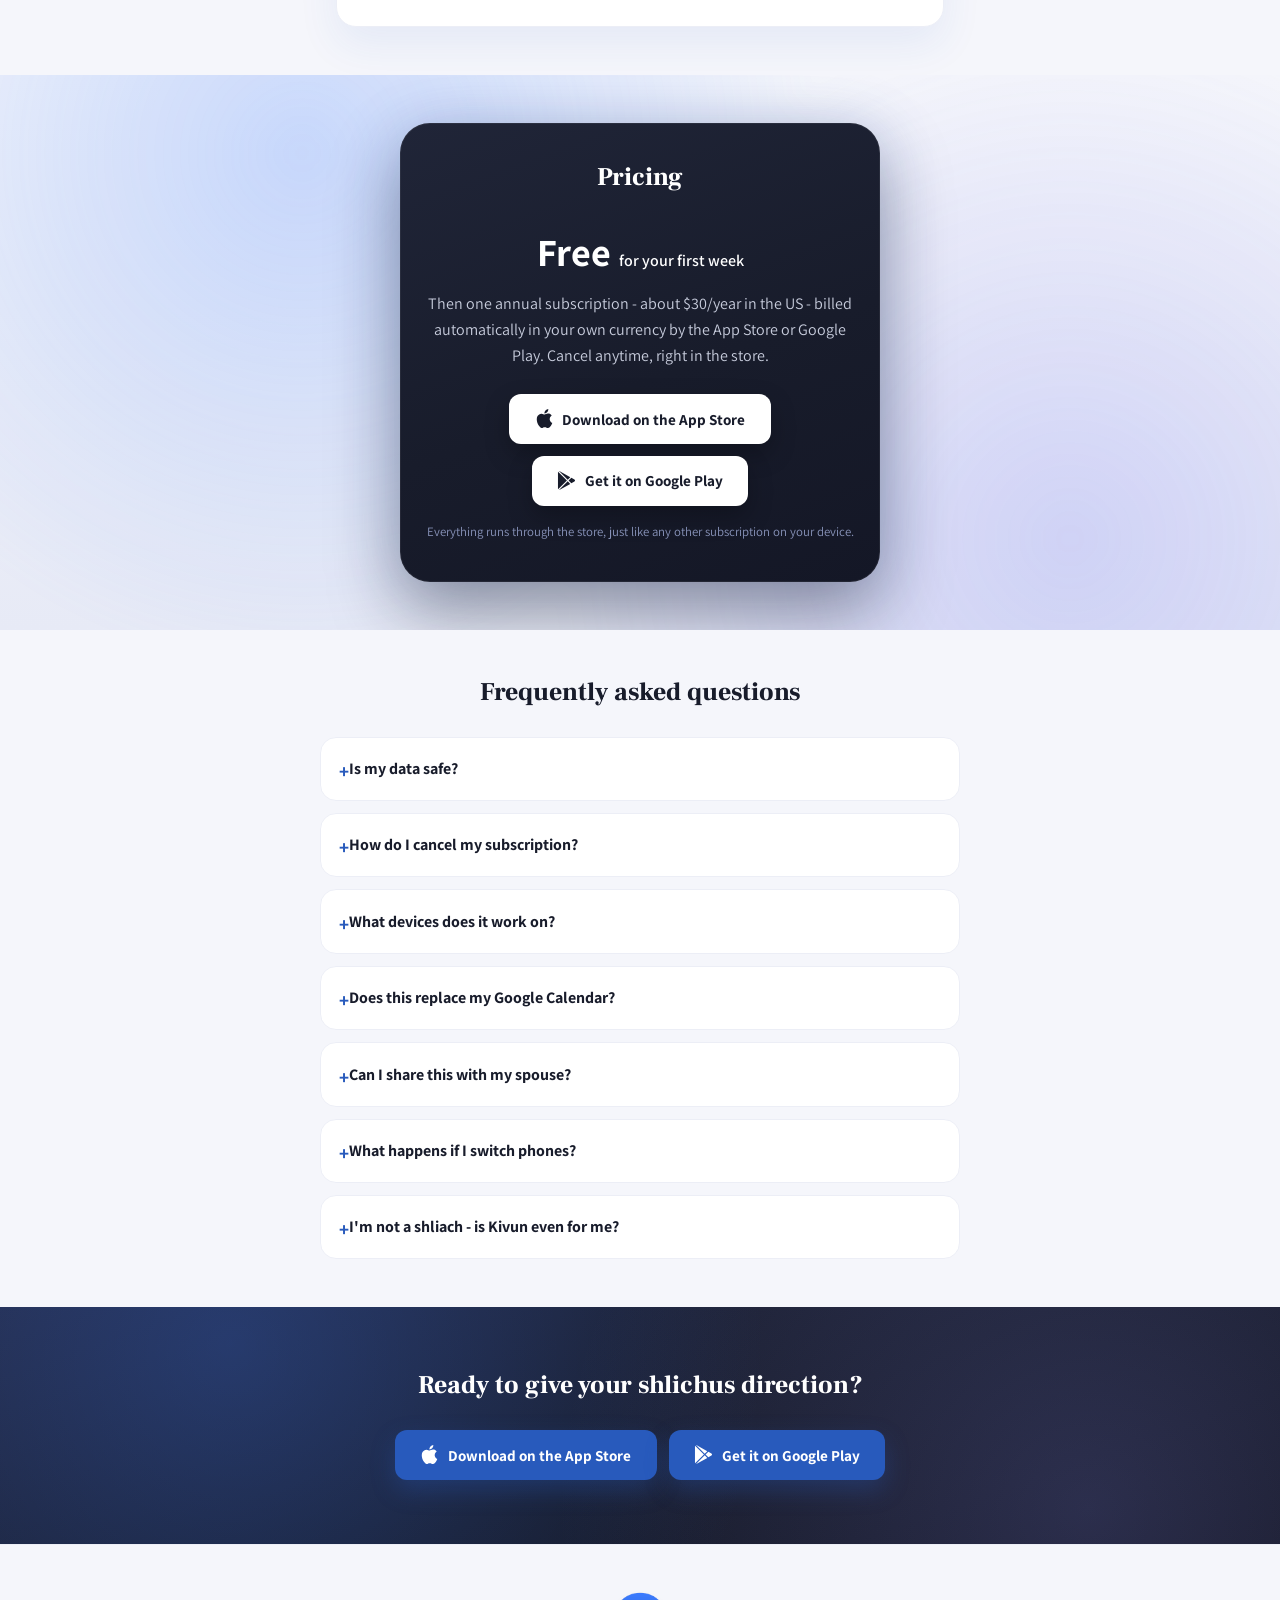
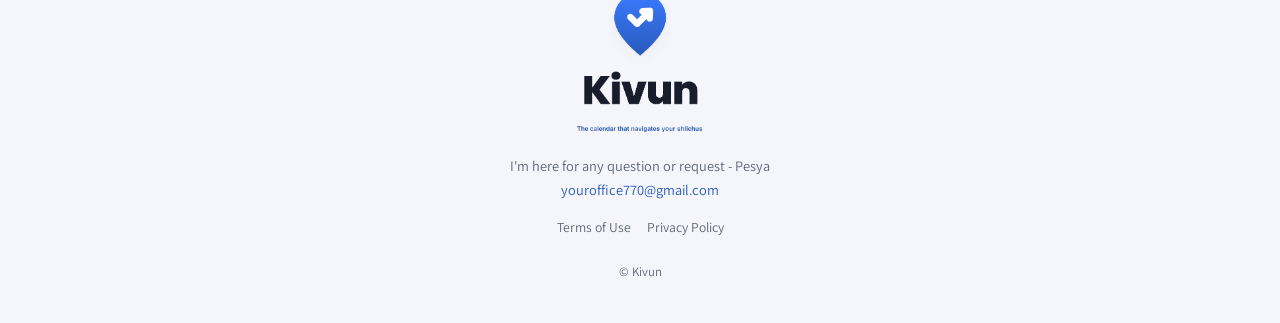
==== commit f147fa36: "Add spouse-sharing FAQ entry (both languages)" ====
--- a/index.en.html
+++ b/index.en.html
@@ -272,6 +272,10 @@
         <p>It doesn't replace it - it connects to it. You can sync your whole year straight into Google Calendar and keep using it exactly as you do now.</p>
       </details>
       <details class="faq-item" data-reveal>
+        <summary>Can I share this with my spouse?</summary>
+        <p>Each of you needs your own device and subscription - Kivun is a personal planner with no shared account. Want to see each other's schedule? Each device can sync separately to Google Calendar, and you can share from there like any other Google Calendar.</p>
+      </details>
+      <details class="faq-item" data-reveal>
         <summary>What happens if I switch phones?</summary>
         <p>Your planning is backed up. Restore the backup on your new device and pick up exactly where you left off.</p>
       </details>
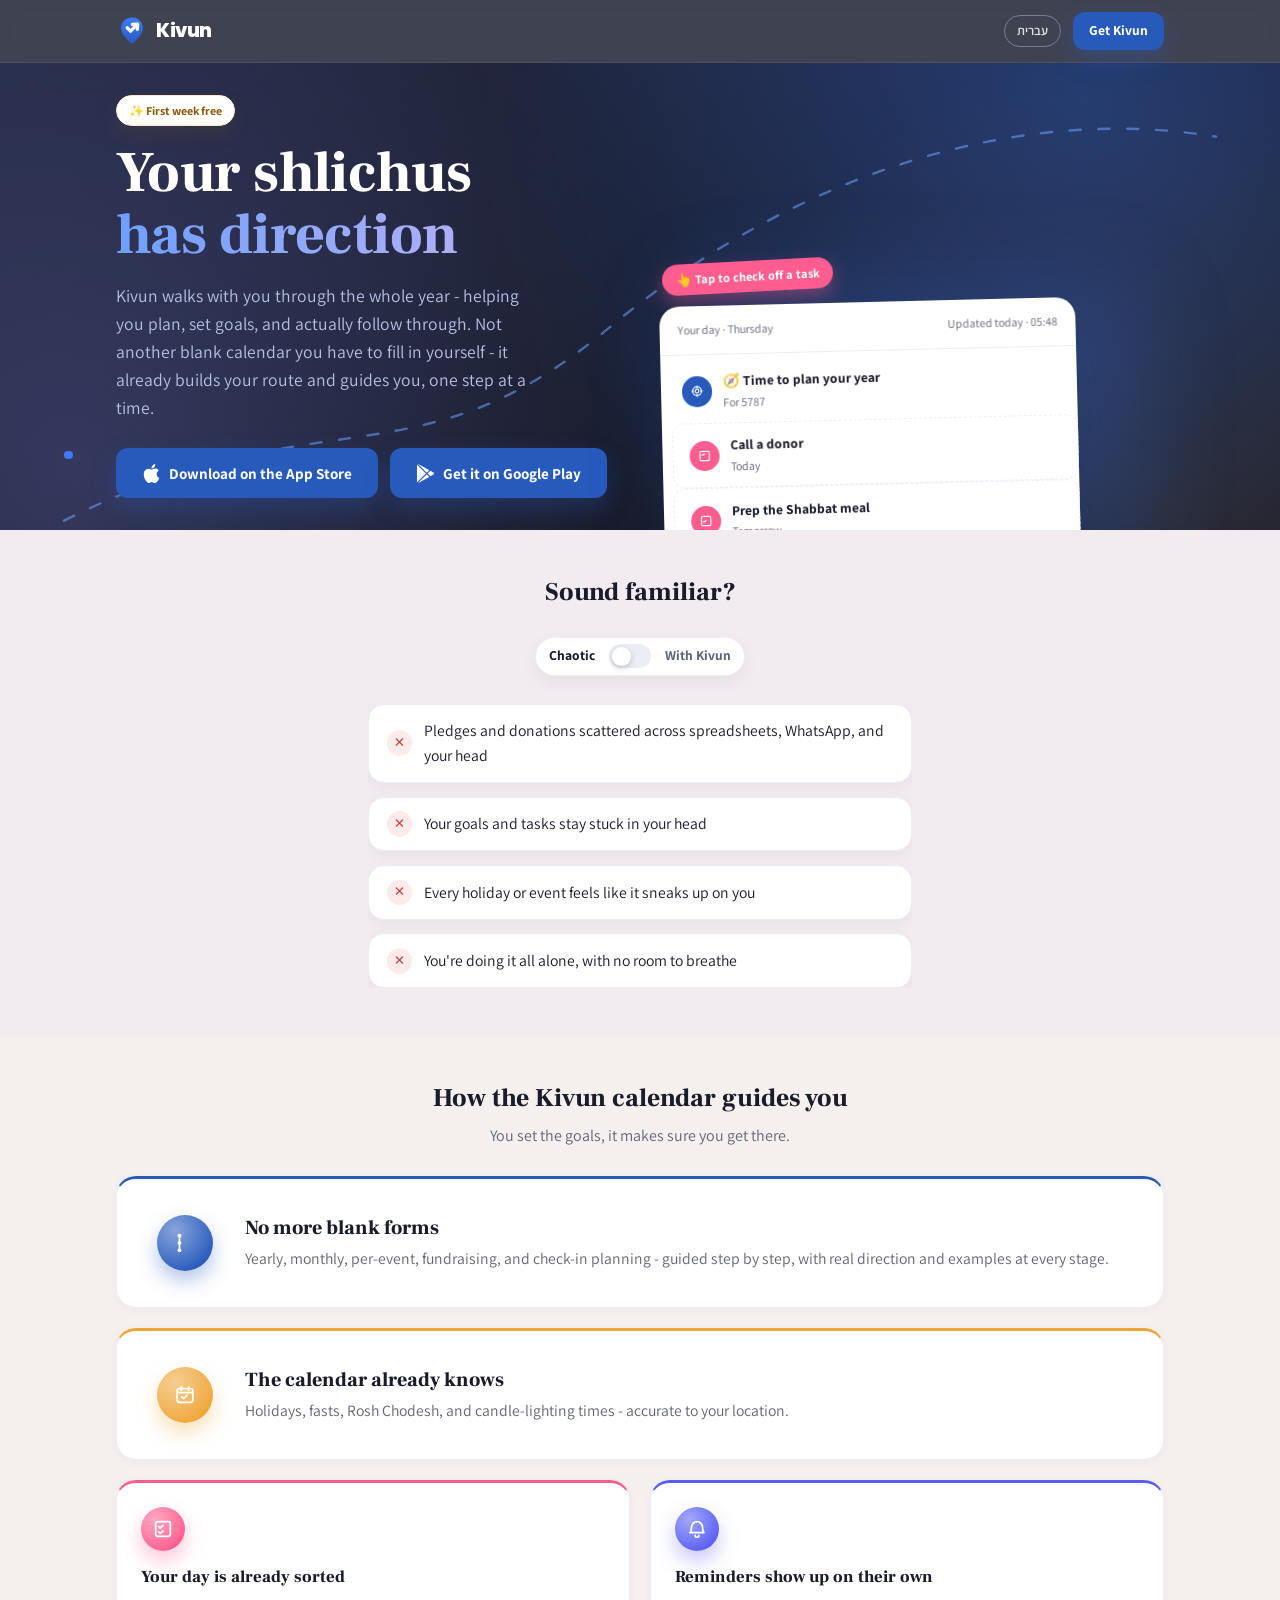
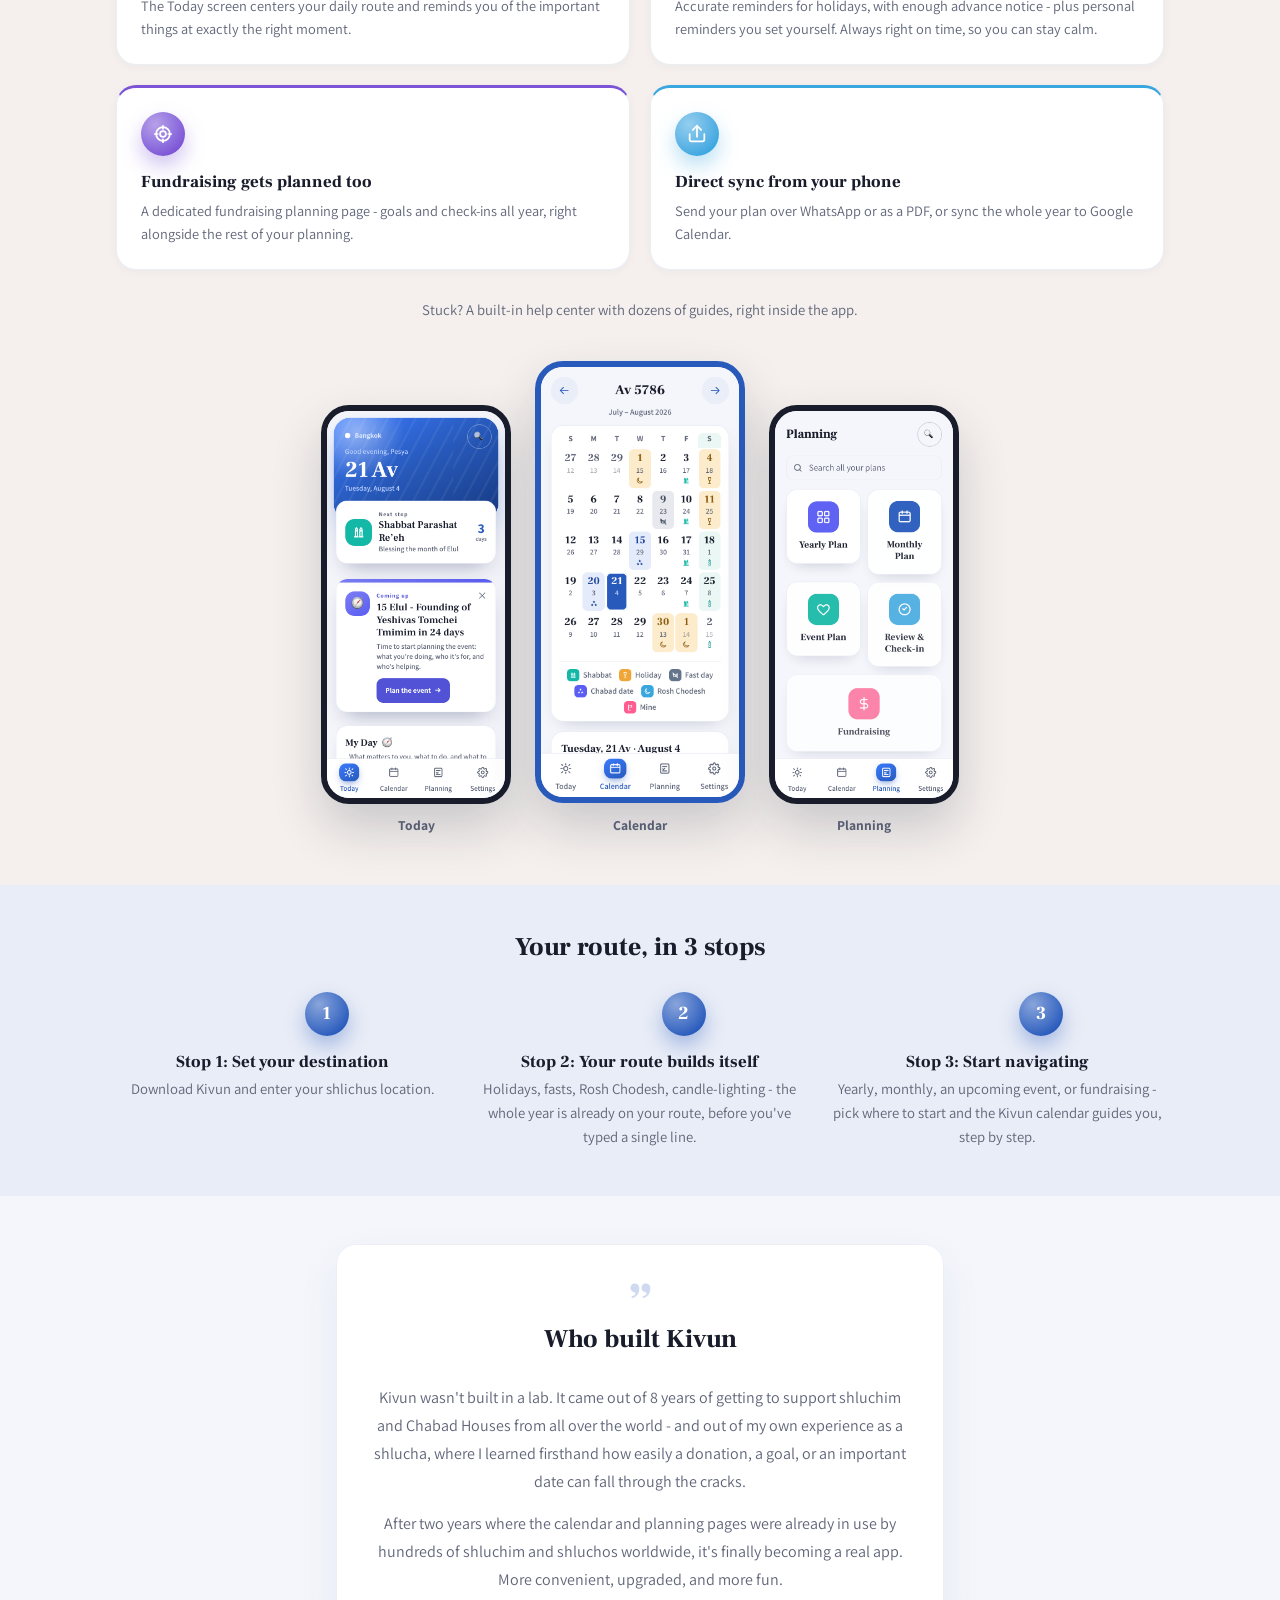
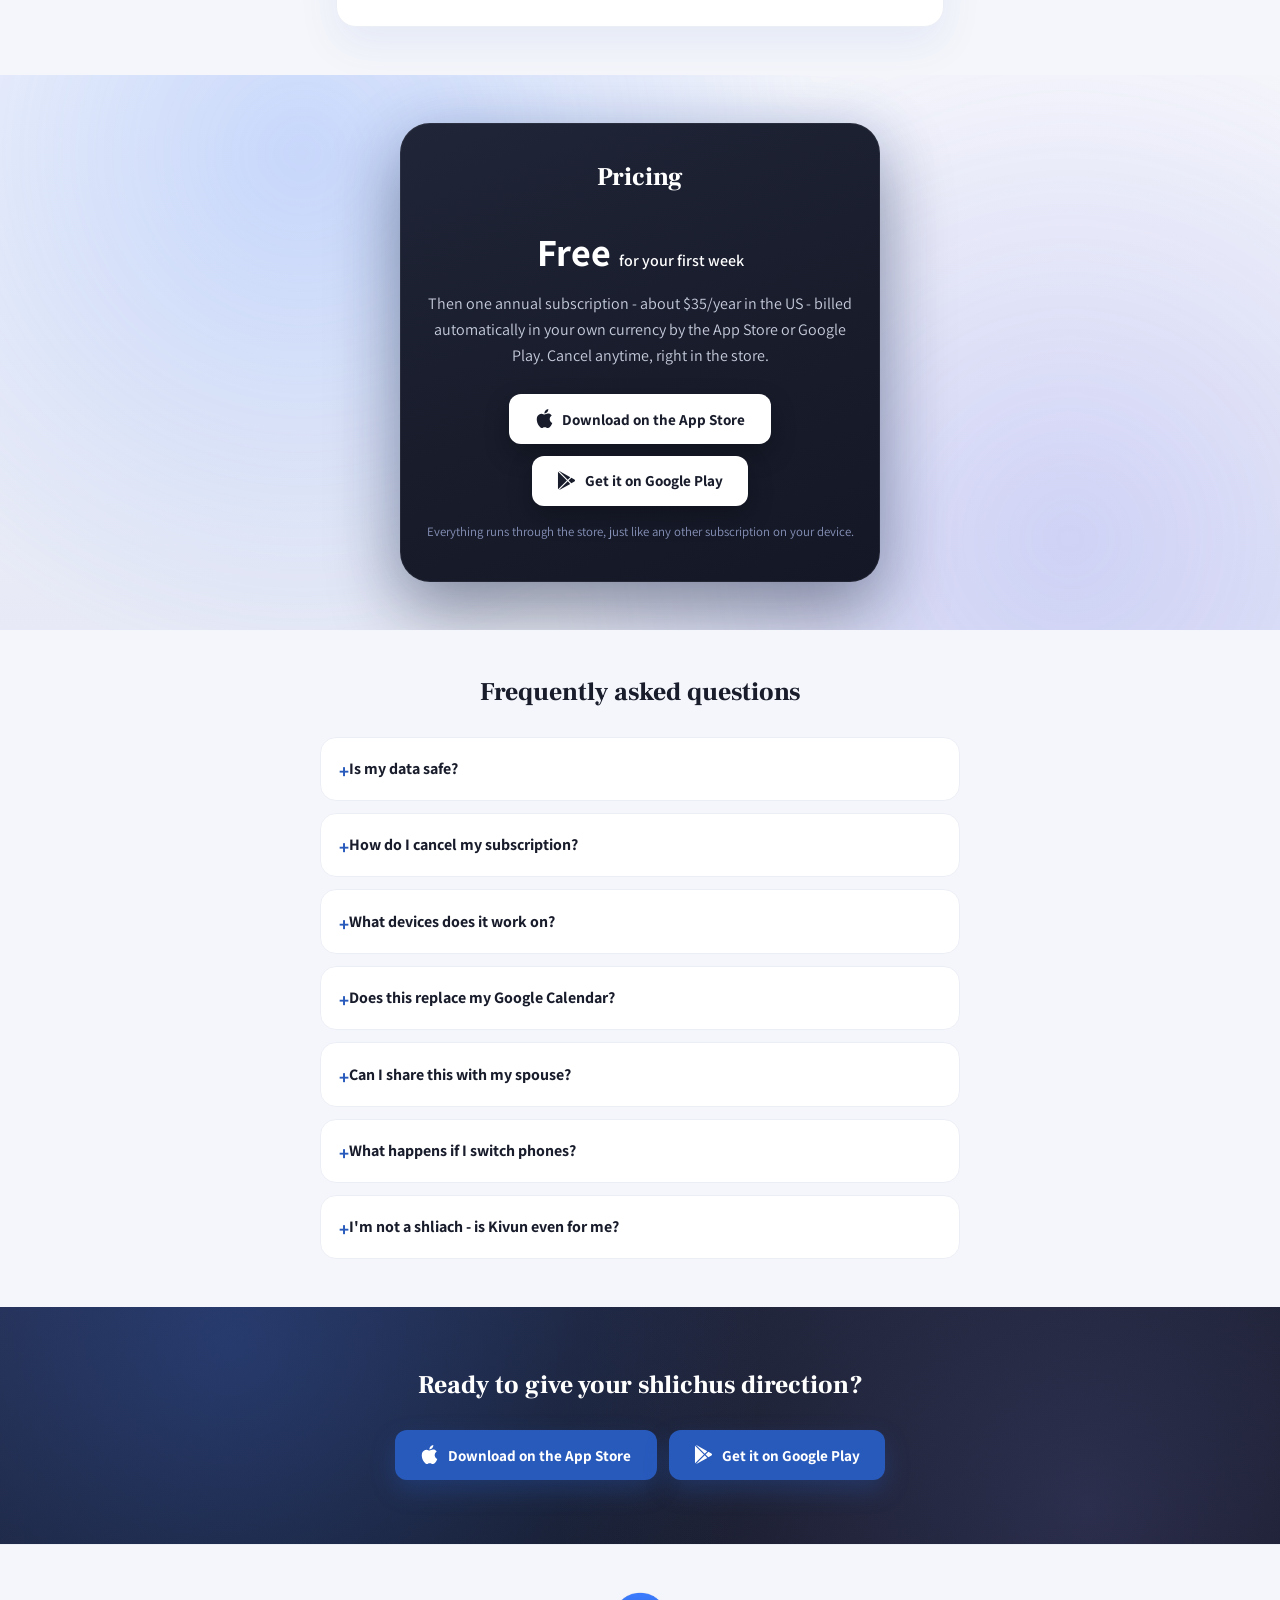
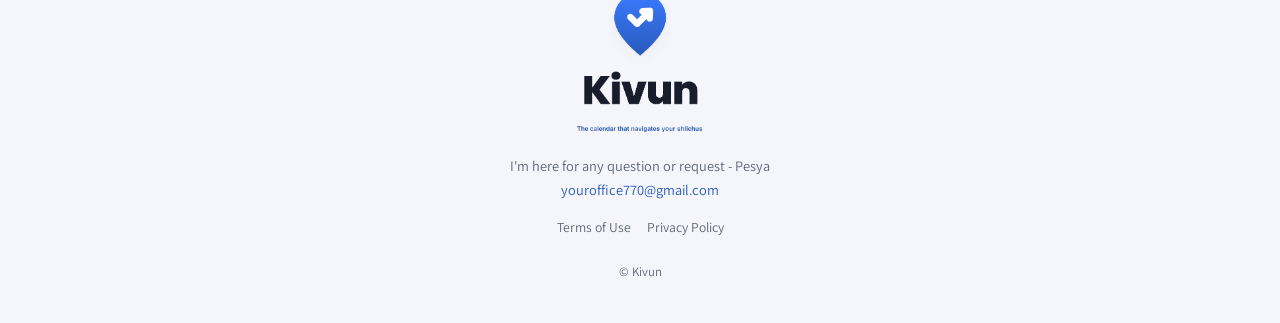
==== commit 89f257c0: "Update US reference price to about $35/year (from $30)" ====
--- a/index.en.html
+++ b/index.en.html
@@ -240,7 +240,7 @@
     <div class="pricing-card">
       <h2 class="section-title" style="color:#fff">Pricing</h2>
       <div class="price">Free <small>for your first week</small></div>
-      <p>Then one annual subscription - about $30/year in the US - billed automatically in your own currency by the App Store or Google Play. Cancel anytime, right in the store.</p>
+      <p>Then one annual subscription - about $35/year in the US - billed automatically in your own currency by the App Store or Google Play. Cancel anytime, right in the store.</p>
       <div class="store-row">
         <a class="btn-store" href="#app-store-pending" data-store="appstore"><svg class="store-icon" viewBox="0 0 24 24" aria-hidden="true" focusable="false"><path fill="currentColor" d="M12.152 6.896c-.948 0-2.415-1.078-3.96-1.04-2.04.027-3.91 1.183-4.961 3.014-2.117 3.675-.546 9.103 1.519 12.09 1.013 1.454 2.208 3.09 3.792 3.039 1.52-.065 2.09-.987 3.935-.987 1.831 0 2.35.987 3.96.948 1.637-.026 2.676-1.48 3.676-2.948 1.156-1.688 1.636-3.325 1.662-3.415-.039-.013-3.182-1.221-3.22-4.857-.026-3.04 2.48-4.494 2.597-4.559-1.429-2.09-3.623-2.324-4.39-2.376-2-.156-3.675 1.09-4.61 1.09zM15.53 3.83c.843-1.012 1.4-2.427 1.245-3.83-1.207.052-2.662.805-3.532 1.818-.78.896-1.454 2.338-1.273 3.714 1.338.104 2.715-.688 3.559-1.701"/></svg>Download on the App Store</a>
         <a class="btn-store" href="#google-play-pending" data-store="googleplay"><svg class="store-icon" viewBox="0 0 24 24" aria-hidden="true" focusable="false"><path fill="currentColor" d="M22.018 13.298l-3.919 2.218-3.515-3.493 3.543-3.521 3.891 2.202a1.49 1.49 0 0 1 0 2.594zM1.337.924a1.486 1.486 0 0 0-.112.568v21.017c0 .217.045.419.124.6l11.155-11.087L1.337.924zm12.207 10.065l3.258-3.238L3.45.195a1.466 1.466 0 0 0-.946-.179l11.04 10.973zm0 2.067l-11 10.933c.298.036.612-.016.906-.183l13.324-7.54-3.23-3.21z"/></svg>Get it on Google Play</a>
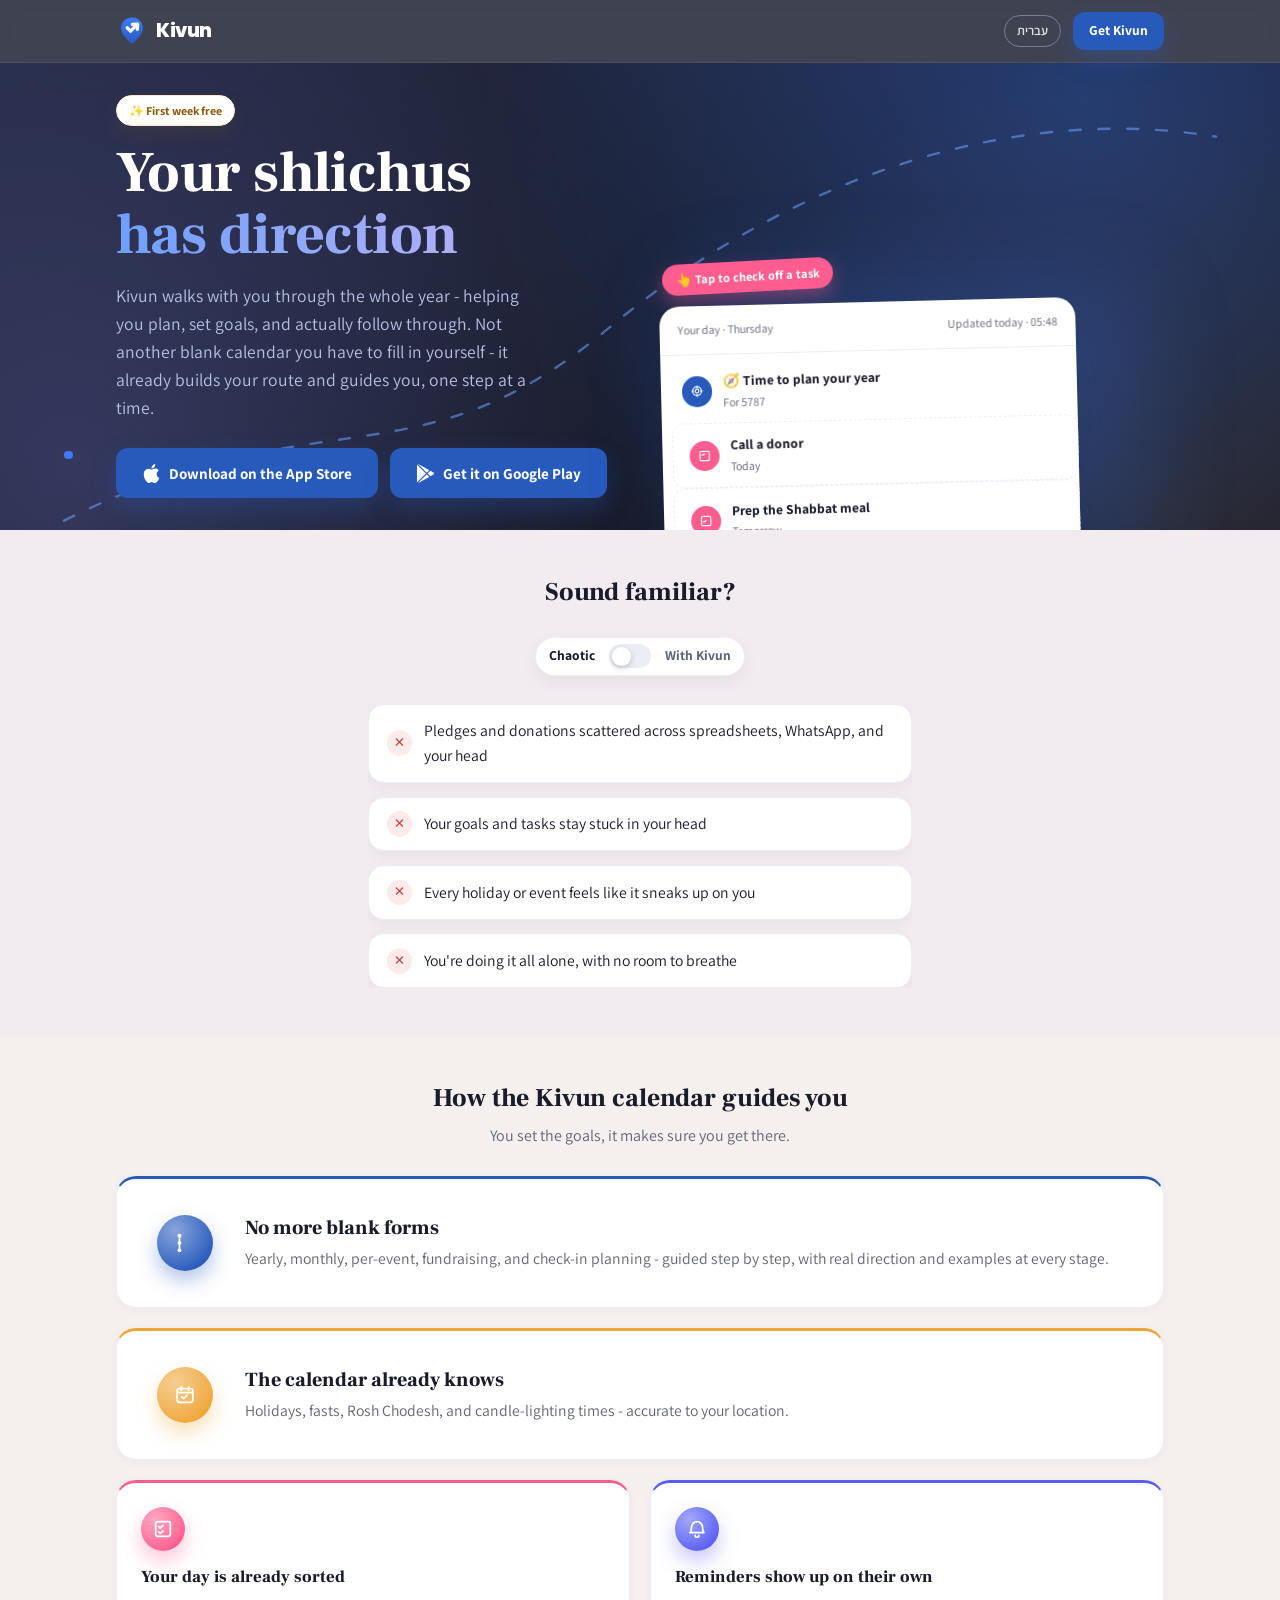
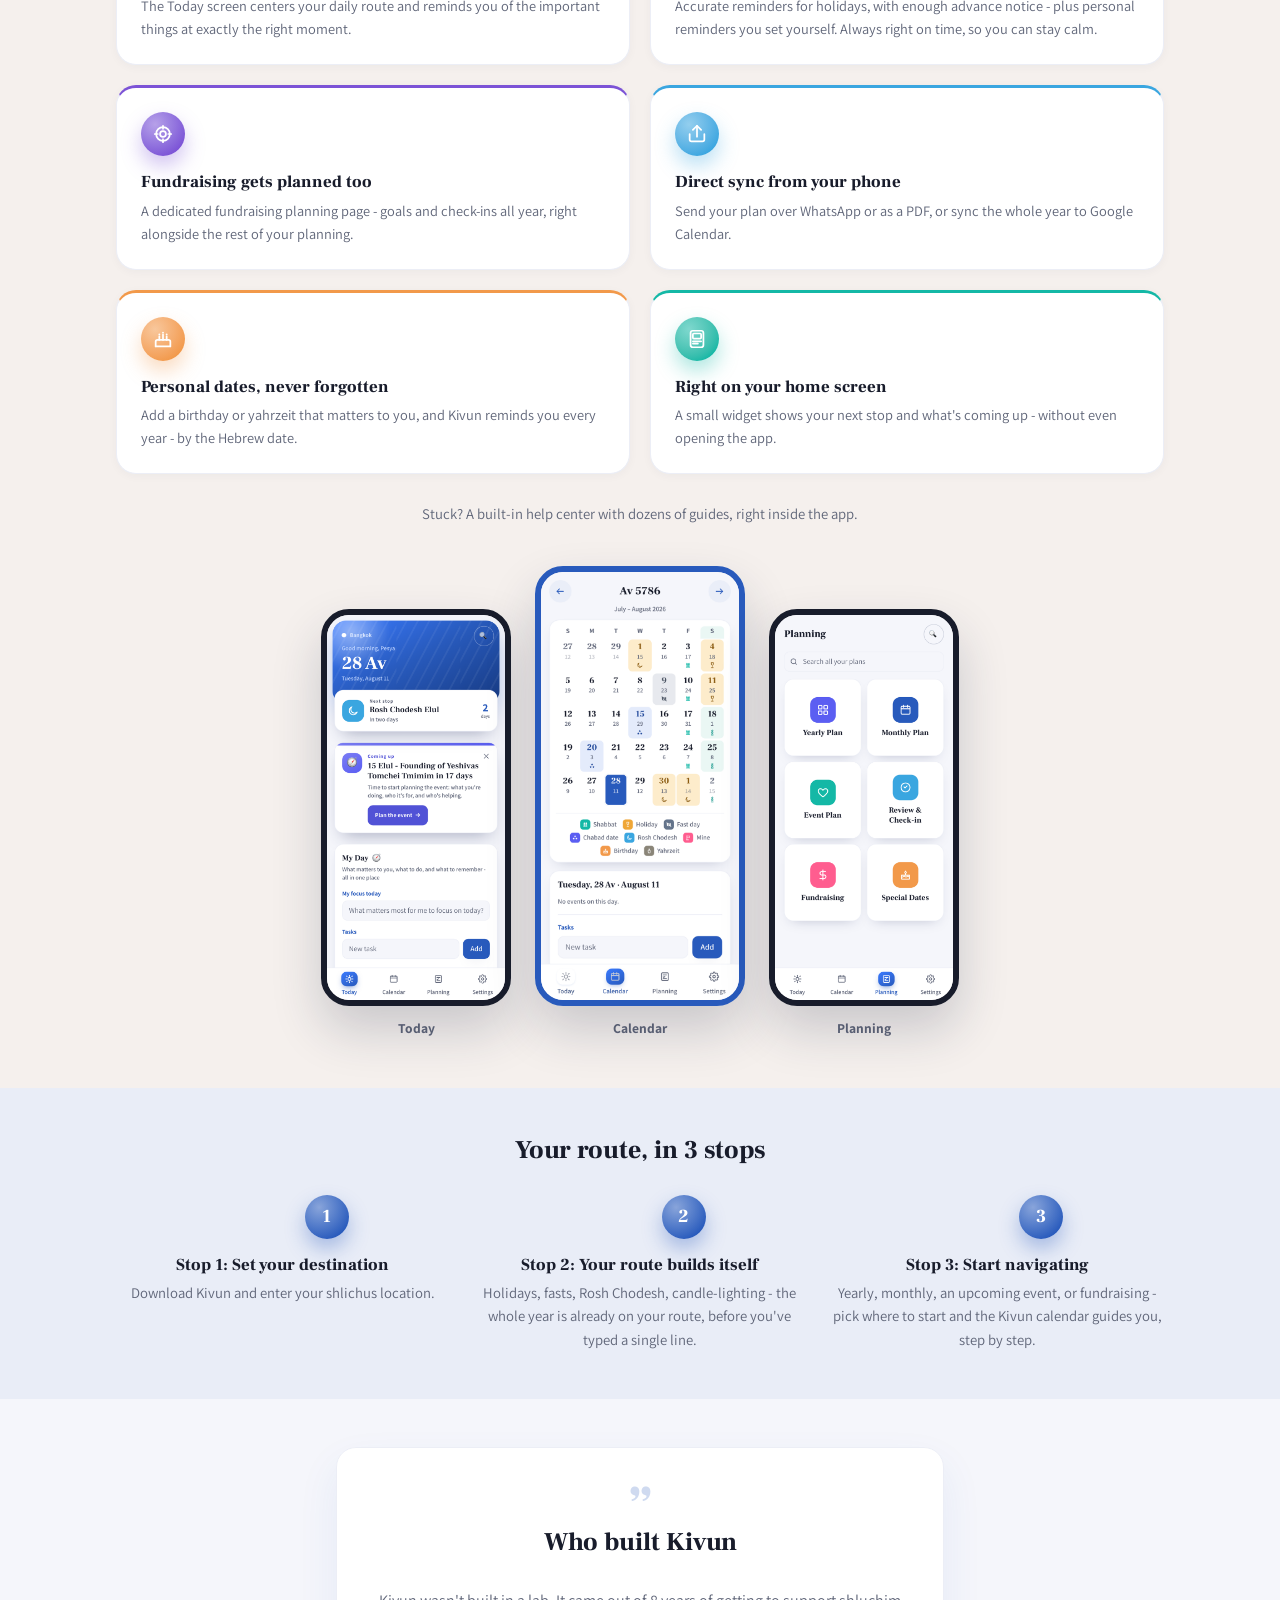
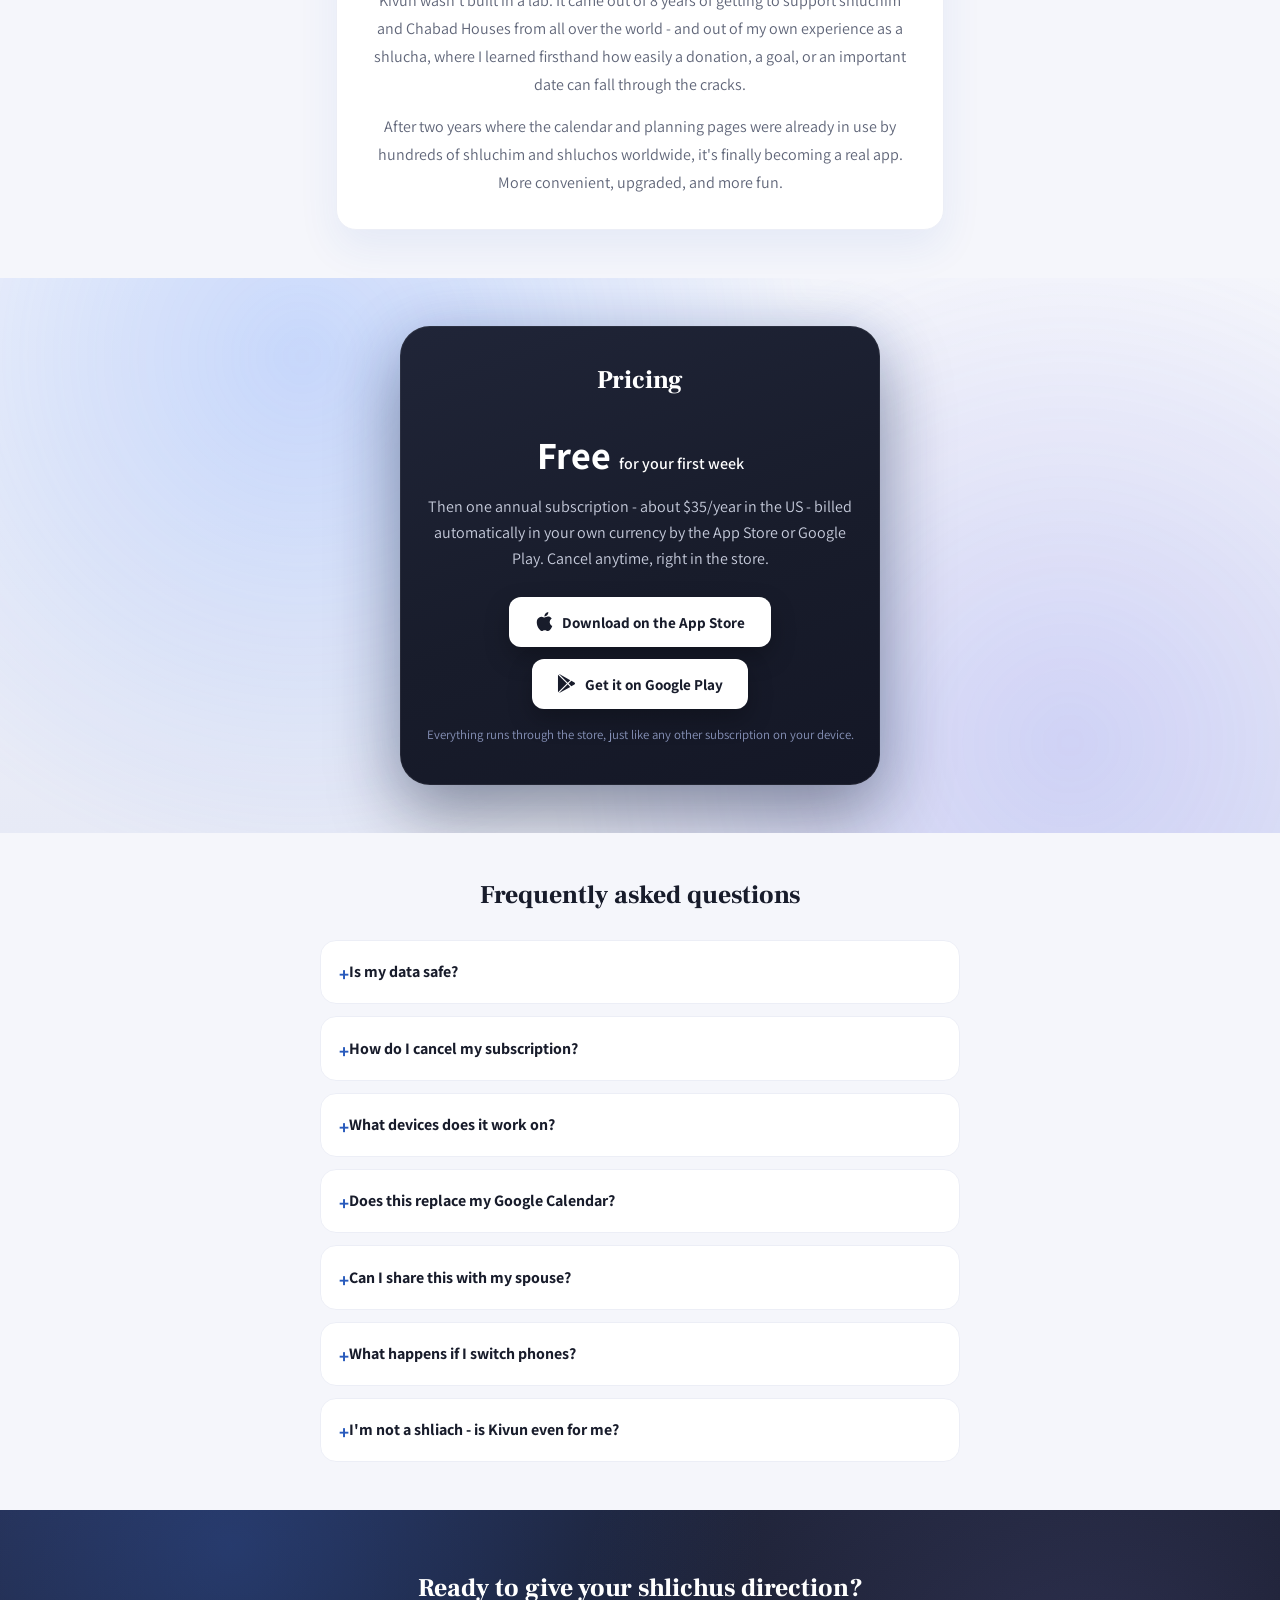
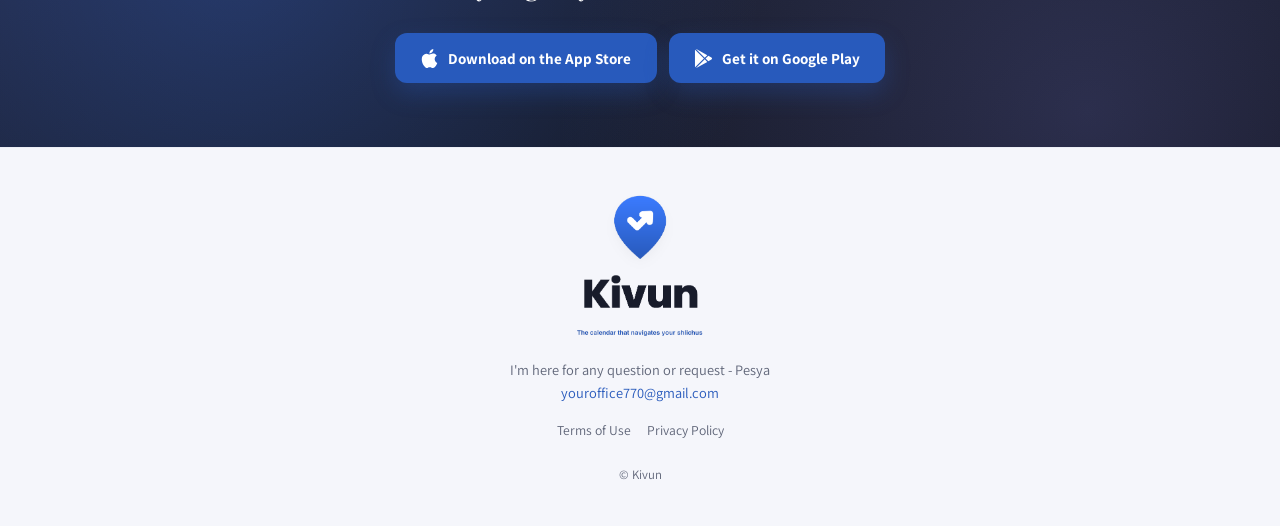
==== commit 61483dd1: "Fix dead App Store links, refresh screenshots, unify pricing hierarchy, add widget/special-dates car" ====
--- a/index.en.html
+++ b/index.en.html
@@ -56,10 +56,8 @@
       <h1><span class="hero-word hero-word-1">Your shlichus</span><br><span class="hero-word hero-word-2">has direction</span></h1>
       <p class="hero-sub">Kivun walks with you through the whole year - helping you plan, set goals, and actually follow through. Not another blank calendar you have to fill in yourself - it already builds your route and guides you, one step at a time.</p>
       <div class="store-row" id="hero-stores">
-        <!-- STORE-LINK: App Store - להחליף כשהאפליקציה מאושרת -->
-        <!-- STORE-LINK: Google Play - להחליף כשהאפליקציה מאושרת -->
-        <a class="btn-store" href="#app-store-pending" data-store="appstore"><svg class="store-icon" viewBox="0 0 24 24" aria-hidden="true" focusable="false"><path fill="currentColor" d="M12.152 6.896c-.948 0-2.415-1.078-3.96-1.04-2.04.027-3.91 1.183-4.961 3.014-2.117 3.675-.546 9.103 1.519 12.09 1.013 1.454 2.208 3.09 3.792 3.039 1.52-.065 2.09-.987 3.935-.987 1.831 0 2.35.987 3.96.948 1.637-.026 2.676-1.48 3.676-2.948 1.156-1.688 1.636-3.325 1.662-3.415-.039-.013-3.182-1.221-3.22-4.857-.026-3.04 2.48-4.494 2.597-4.559-1.429-2.09-3.623-2.324-4.39-2.376-2-.156-3.675 1.09-4.61 1.09zM15.53 3.83c.843-1.012 1.4-2.427 1.245-3.83-1.207.052-2.662.805-3.532 1.818-.78.896-1.454 2.338-1.273 3.714 1.338.104 2.715-.688 3.559-1.701"/></svg>Download on the App Store</a>
-        <a class="btn-store" href="#google-play-pending" data-store="googleplay"><svg class="store-icon" viewBox="0 0 24 24" aria-hidden="true" focusable="false"><path fill="currentColor" d="M22.018 13.298l-3.919 2.218-3.515-3.493 3.543-3.521 3.891 2.202a1.49 1.49 0 0 1 0 2.594zM1.337.924a1.486 1.486 0 0 0-.112.568v21.017c0 .217.045.419.124.6l11.155-11.087L1.337.924zm12.207 10.065l3.258-3.238L3.45.195a1.466 1.466 0 0 0-.946-.179l11.04 10.973zm0 2.067l-11 10.933c.298.036.612-.016.906-.183l13.324-7.54-3.23-3.21z"/></svg>Get it on Google Play</a>
+        <a class="btn-store" href="https://apps.apple.com/app/id6795381832" data-store="appstore"><svg class="store-icon" viewBox="0 0 24 24" aria-hidden="true" focusable="false"><path fill="currentColor" d="M12.152 6.896c-.948 0-2.415-1.078-3.96-1.04-2.04.027-3.91 1.183-4.961 3.014-2.117 3.675-.546 9.103 1.519 12.09 1.013 1.454 2.208 3.09 3.792 3.039 1.52-.065 2.09-.987 3.935-.987 1.831 0 2.35.987 3.96.948 1.637-.026 2.676-1.48 3.676-2.948 1.156-1.688 1.636-3.325 1.662-3.415-.039-.013-3.182-1.221-3.22-4.857-.026-3.04 2.48-4.494 2.597-4.559-1.429-2.09-3.623-2.324-4.39-2.376-2-.156-3.675 1.09-4.61 1.09zM15.53 3.83c.843-1.012 1.4-2.427 1.245-3.83-1.207.052-2.662.805-3.532 1.818-.78.896-1.454 2.338-1.273 3.714 1.338.104 2.715-.688 3.559-1.701"/></svg>Download on the App Store</a>
+        <a class="btn-store" href="https://play.google.com/store/apps/details?id=com.kivunapp.app" data-store="googleplay"><svg class="store-icon" viewBox="0 0 24 24" aria-hidden="true" focusable="false"><path fill="currentColor" d="M22.018 13.298l-3.919 2.218-3.515-3.493 3.543-3.521 3.891 2.202a1.49 1.49 0 0 1 0 2.594zM1.337.924a1.486 1.486 0 0 0-.112.568v21.017c0 .217.045.419.124.6l11.155-11.087L1.337.924zm12.207 10.065l3.258-3.238L3.45.195a1.466 1.466 0 0 0-.946-.179l11.04 10.973zm0 2.067l-11 10.933c.298.036.612-.016.906-.183l13.324-7.54-3.23-3.21z"/></svg>Get it on Google Play</a>
       </div>
     </div>
     <div class="hero-demo">
@@ -179,19 +177,37 @@
         <h3>Direct sync from your phone</h3>
         <p>Send your plan over WhatsApp or as a PDF, or sync the whole year to Google Calendar.</p>
       </div>
+      <div class="how-card" data-reveal>
+        <span class="how-icon how-icon--birthday">
+          <svg viewBox="0 0 24 24" width="22" height="22" fill="none" stroke="#fff" stroke-width="1.9" stroke-linecap="round" stroke-linejoin="round" aria-hidden="true">
+            <path d="M4 20v-5a2 2 0 012-2h12a2 2 0 012 2v5"/><path d="M4 20h16"/><path d="M8 13V9M12 13V7M16 13V9"/><circle cx="8" cy="7" r="1" fill="#fff" stroke="none"/><circle cx="12" cy="5" r="1" fill="#fff" stroke="none"/><circle cx="16" cy="7" r="1" fill="#fff" stroke="none"/>
+          </svg>
+        </span>
+        <h3>Personal dates, never forgotten</h3>
+        <p>Add a birthday or yahrzeit that matters to you, and Kivun reminds you every year - by the Hebrew date.</p>
+      </div>
+      <div class="how-card" data-reveal>
+        <span class="how-icon how-icon--widget">
+          <svg viewBox="0 0 24 24" width="22" height="22" fill="none" stroke="#fff" stroke-width="1.9" stroke-linecap="round" stroke-linejoin="round" aria-hidden="true">
+            <rect x="5" y="3" width="14" height="18" rx="2.5"/><rect x="7.5" y="6" width="9" height="5.5" rx="1"/><path d="M7.5 14.5h9M7.5 17h5.5"/>
+          </svg>
+        </span>
+        <h3>Right on your home screen</h3>
+        <p>A small widget shows your next stop and what's coming up - without even opening the app.</p>
+      </div>
     </div>
     <p class="how-help">Stuck? A built-in help center with dozens of guides, right inside the app.</p>
     <div class="how-shots">
       <figure class="how-shot" data-reveal>
-        <img src="assets/screenshot-today-en.png" width="640" height="1390" alt="The Today screen in the Kivun app, with the daily route and reminders">
+        <img src="assets/screenshot-today-en.png" width="640" height="1385" alt="The Today screen in the Kivun app, with the daily route and reminders">
         <figcaption>Today</figcaption>
       </figure>
       <figure class="how-shot how-shot--mid" data-reveal>
-        <img src="assets/screenshot-calendar-en.png" width="640" height="1390" alt="The Hebrew calendar screen in the Kivun app">
+        <img src="assets/screenshot-calendar-en.png" width="640" height="1385" alt="The Hebrew calendar screen in the Kivun app">
         <figcaption>Calendar</figcaption>
       </figure>
       <figure class="how-shot" data-reveal>
-        <img src="assets/screenshot-planning-en.png" width="640" height="1390" alt="The guided planning screen in the Kivun app">
+        <img src="assets/screenshot-planning-en.png" width="640" height="1385" alt="The guided planning screen in the Kivun app">
         <figcaption>Planning</figcaption>
       </figure>
     </div>
@@ -242,8 +258,8 @@
       <div class="price">Free <small>for your first week</small></div>
       <p>Then one annual subscription - about $35/year in the US - billed automatically in your own currency by the App Store or Google Play. Cancel anytime, right in the store.</p>
       <div class="store-row">
-        <a class="btn-store" href="#app-store-pending" data-store="appstore"><svg class="store-icon" viewBox="0 0 24 24" aria-hidden="true" focusable="false"><path fill="currentColor" d="M12.152 6.896c-.948 0-2.415-1.078-3.96-1.04-2.04.027-3.91 1.183-4.961 3.014-2.117 3.675-.546 9.103 1.519 12.09 1.013 1.454 2.208 3.09 3.792 3.039 1.52-.065 2.09-.987 3.935-.987 1.831 0 2.35.987 3.96.948 1.637-.026 2.676-1.48 3.676-2.948 1.156-1.688 1.636-3.325 1.662-3.415-.039-.013-3.182-1.221-3.22-4.857-.026-3.04 2.48-4.494 2.597-4.559-1.429-2.09-3.623-2.324-4.39-2.376-2-.156-3.675 1.09-4.61 1.09zM15.53 3.83c.843-1.012 1.4-2.427 1.245-3.83-1.207.052-2.662.805-3.532 1.818-.78.896-1.454 2.338-1.273 3.714 1.338.104 2.715-.688 3.559-1.701"/></svg>Download on the App Store</a>
-        <a class="btn-store" href="#google-play-pending" data-store="googleplay"><svg class="store-icon" viewBox="0 0 24 24" aria-hidden="true" focusable="false"><path fill="currentColor" d="M22.018 13.298l-3.919 2.218-3.515-3.493 3.543-3.521 3.891 2.202a1.49 1.49 0 0 1 0 2.594zM1.337.924a1.486 1.486 0 0 0-.112.568v21.017c0 .217.045.419.124.6l11.155-11.087L1.337.924zm12.207 10.065l3.258-3.238L3.45.195a1.466 1.466 0 0 0-.946-.179l11.04 10.973zm0 2.067l-11 10.933c.298.036.612-.016.906-.183l13.324-7.54-3.23-3.21z"/></svg>Get it on Google Play</a>
+        <a class="btn-store" href="https://apps.apple.com/app/id6795381832" data-store="appstore"><svg class="store-icon" viewBox="0 0 24 24" aria-hidden="true" focusable="false"><path fill="currentColor" d="M12.152 6.896c-.948 0-2.415-1.078-3.96-1.04-2.04.027-3.91 1.183-4.961 3.014-2.117 3.675-.546 9.103 1.519 12.09 1.013 1.454 2.208 3.09 3.792 3.039 1.52-.065 2.09-.987 3.935-.987 1.831 0 2.35.987 3.96.948 1.637-.026 2.676-1.48 3.676-2.948 1.156-1.688 1.636-3.325 1.662-3.415-.039-.013-3.182-1.221-3.22-4.857-.026-3.04 2.48-4.494 2.597-4.559-1.429-2.09-3.623-2.324-4.39-2.376-2-.156-3.675 1.09-4.61 1.09zM15.53 3.83c.843-1.012 1.4-2.427 1.245-3.83-1.207.052-2.662.805-3.532 1.818-.78.896-1.454 2.338-1.273 3.714 1.338.104 2.715-.688 3.559-1.701"/></svg>Download on the App Store</a>
+        <a class="btn-store" href="https://play.google.com/store/apps/details?id=com.kivunapp.app" data-store="googleplay"><svg class="store-icon" viewBox="0 0 24 24" aria-hidden="true" focusable="false"><path fill="currentColor" d="M22.018 13.298l-3.919 2.218-3.515-3.493 3.543-3.521 3.891 2.202a1.49 1.49 0 0 1 0 2.594zM1.337.924a1.486 1.486 0 0 0-.112.568v21.017c0 .217.045.419.124.6l11.155-11.087L1.337.924zm12.207 10.065l3.258-3.238L3.45.195a1.466 1.466 0 0 0-.946-.179l11.04 10.973zm0 2.067l-11 10.933c.298.036.612-.016.906-.183l13.324-7.54-3.23-3.21z"/></svg>Get it on Google Play</a>
       </div>
       <p class="pricing-note">Everything runs through the store, just like any other subscription on your device.</p>
     </div>
@@ -292,8 +308,8 @@
   <div class="wrap">
     <h2 class="section-title">Ready to give your shlichus direction?</h2>
     <div class="store-row">
-      <a class="btn-store" href="#app-store-pending" data-store="appstore"><svg class="store-icon" viewBox="0 0 24 24" aria-hidden="true" focusable="false"><path fill="currentColor" d="M12.152 6.896c-.948 0-2.415-1.078-3.96-1.04-2.04.027-3.91 1.183-4.961 3.014-2.117 3.675-.546 9.103 1.519 12.09 1.013 1.454 2.208 3.09 3.792 3.039 1.52-.065 2.09-.987 3.935-.987 1.831 0 2.35.987 3.96.948 1.637-.026 2.676-1.48 3.676-2.948 1.156-1.688 1.636-3.325 1.662-3.415-.039-.013-3.182-1.221-3.22-4.857-.026-3.04 2.48-4.494 2.597-4.559-1.429-2.09-3.623-2.324-4.39-2.376-2-.156-3.675 1.09-4.61 1.09zM15.53 3.83c.843-1.012 1.4-2.427 1.245-3.83-1.207.052-2.662.805-3.532 1.818-.78.896-1.454 2.338-1.273 3.714 1.338.104 2.715-.688 3.559-1.701"/></svg>Download on the App Store</a>
-      <a class="btn-store" href="#google-play-pending" data-store="googleplay"><svg class="store-icon" viewBox="0 0 24 24" aria-hidden="true" focusable="false"><path fill="currentColor" d="M22.018 13.298l-3.919 2.218-3.515-3.493 3.543-3.521 3.891 2.202a1.49 1.49 0 0 1 0 2.594zM1.337.924a1.486 1.486 0 0 0-.112.568v21.017c0 .217.045.419.124.6l11.155-11.087L1.337.924zm12.207 10.065l3.258-3.238L3.45.195a1.466 1.466 0 0 0-.946-.179l11.04 10.973zm0 2.067l-11 10.933c.298.036.612-.016.906-.183l13.324-7.54-3.23-3.21z"/></svg>Get it on Google Play</a>
+      <a class="btn-store" href="https://apps.apple.com/app/id6795381832" data-store="appstore"><svg class="store-icon" viewBox="0 0 24 24" aria-hidden="true" focusable="false"><path fill="currentColor" d="M12.152 6.896c-.948 0-2.415-1.078-3.96-1.04-2.04.027-3.91 1.183-4.961 3.014-2.117 3.675-.546 9.103 1.519 12.09 1.013 1.454 2.208 3.09 3.792 3.039 1.52-.065 2.09-.987 3.935-.987 1.831 0 2.35.987 3.96.948 1.637-.026 2.676-1.48 3.676-2.948 1.156-1.688 1.636-3.325 1.662-3.415-.039-.013-3.182-1.221-3.22-4.857-.026-3.04 2.48-4.494 2.597-4.559-1.429-2.09-3.623-2.324-4.39-2.376-2-.156-3.675 1.09-4.61 1.09zM15.53 3.83c.843-1.012 1.4-2.427 1.245-3.83-1.207.052-2.662.805-3.532 1.818-.78.896-1.454 2.338-1.273 3.714 1.338.104 2.715-.688 3.559-1.701"/></svg>Download on the App Store</a>
+      <a class="btn-store" href="https://play.google.com/store/apps/details?id=com.kivunapp.app" data-store="googleplay"><svg class="store-icon" viewBox="0 0 24 24" aria-hidden="true" focusable="false"><path fill="currentColor" d="M22.018 13.298l-3.919 2.218-3.515-3.493 3.543-3.521 3.891 2.202a1.49 1.49 0 0 1 0 2.594zM1.337.924a1.486 1.486 0 0 0-.112.568v21.017c0 .217.045.419.124.6l11.155-11.087L1.337.924zm12.207 10.065l3.258-3.238L3.45.195a1.466 1.466 0 0 0-.946-.179l11.04 10.973zm0 2.067l-11 10.933c.298.036.612-.016.906-.183l13.324-7.54-3.23-3.21z"/></svg>Get it on Google Play</a>
     </div>
   </div>
 </section>
--- a/styles.css
+++ b/styles.css
@@ -24,6 +24,7 @@
   --shabbat: #14B8A6;
   --parasha: #7C53D6;
   --user: #FF5D8F;
+  --birthday: #F2994A;
   --radius-card: 1.25rem;
   --radius-hero: 1.875rem;
   --radius-btn: 0.75rem;
@@ -572,6 +573,8 @@
 .how-card:nth-child(4) { border-top: 3px solid var(--chabad); }
 .how-card:nth-child(5) { border-top: 3px solid var(--parasha); }
 .how-card:nth-child(6) { border-top: 3px solid var(--roshchodesh); }
+.how-card:nth-child(7) { border-top: 3px solid var(--birthday); }
+.how-card:nth-child(8) { border-top: 3px solid var(--shabbat); }
 .how-icon { width: 2.75rem; height: 2.75rem; border-radius: 50%; display: flex; align-items: center; justify-content: center; margin-bottom: 1rem; box-shadow: 0 10px 20px rgba(30,42,68,.2); }
 .how-icon--gold { background: radial-gradient(circle at 32% 28%, color-mix(in srgb, var(--gold) 55%, white), var(--gold) 78%); box-shadow: 0 10px 20px rgba(239,166,54,.35); }
 .how-icon--brand { background: radial-gradient(circle at 32% 28%, color-mix(in srgb, var(--brand) 55%, white), var(--brand) 78%); box-shadow: 0 10px 20px rgba(40,90,188,.35); }
@@ -579,6 +582,8 @@
 .how-icon--roshchodesh { background: radial-gradient(circle at 32% 28%, color-mix(in srgb, var(--roshchodesh) 55%, white), var(--roshchodesh) 78%); box-shadow: 0 10px 20px rgba(58,166,224,.35); }
 .how-icon--user { background: radial-gradient(circle at 32% 28%, color-mix(in srgb, var(--user) 55%, white), var(--user) 78%); box-shadow: 0 10px 20px rgba(255,93,143,.35); }
 .how-icon--parasha { background: radial-gradient(circle at 32% 28%, color-mix(in srgb, var(--parasha) 55%, white), var(--parasha) 78%); box-shadow: 0 10px 20px rgba(124,83,214,.35); }
+.how-icon--birthday { background: radial-gradient(circle at 32% 28%, color-mix(in srgb, var(--birthday) 55%, white), var(--birthday) 78%); box-shadow: 0 10px 20px rgba(242,153,74,.35); }
+.how-icon--widget { background: radial-gradient(circle at 32% 28%, color-mix(in srgb, var(--shabbat) 55%, white), var(--shabbat) 78%); box-shadow: 0 10px 20px rgba(20,184,166,.35); }
 .how-card h3 { font-size: 1.05rem; margin-bottom: .4rem; }
 .how-card p { color: var(--muted); font-size: .9rem; }
 
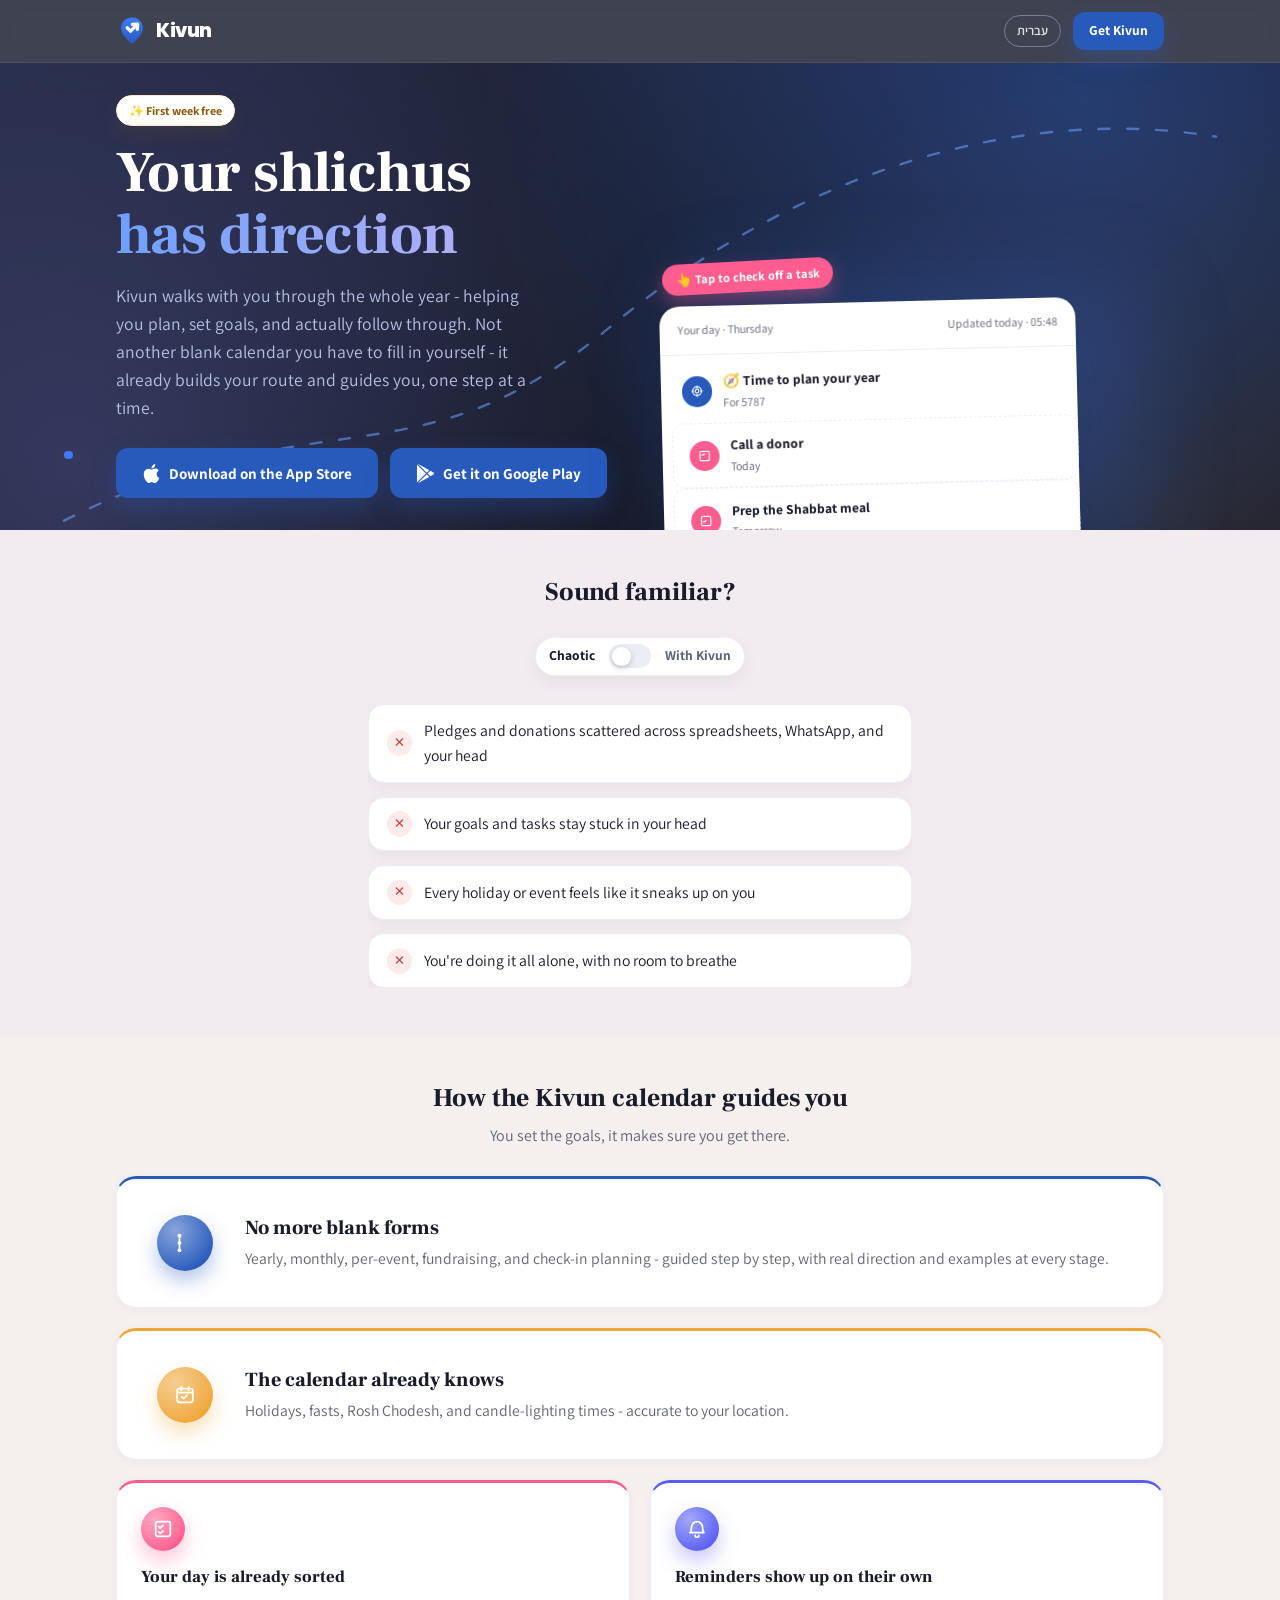
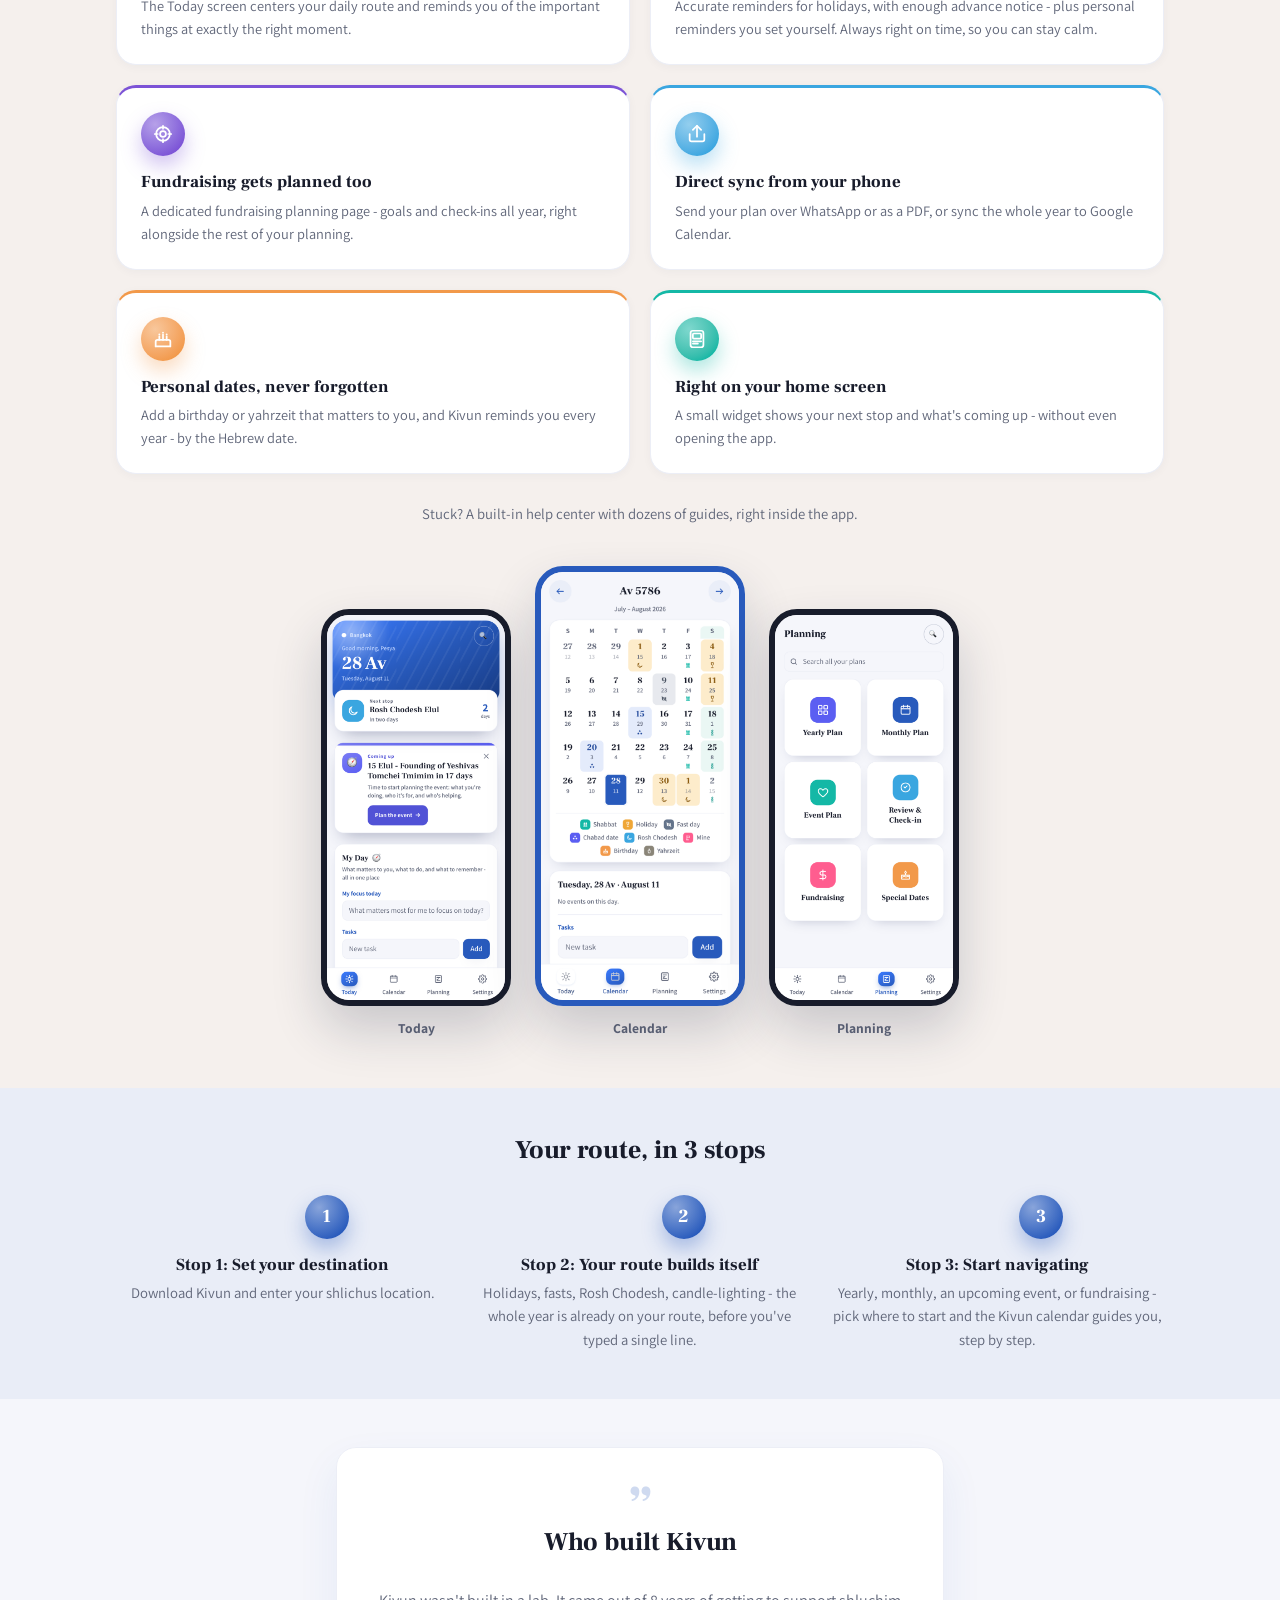
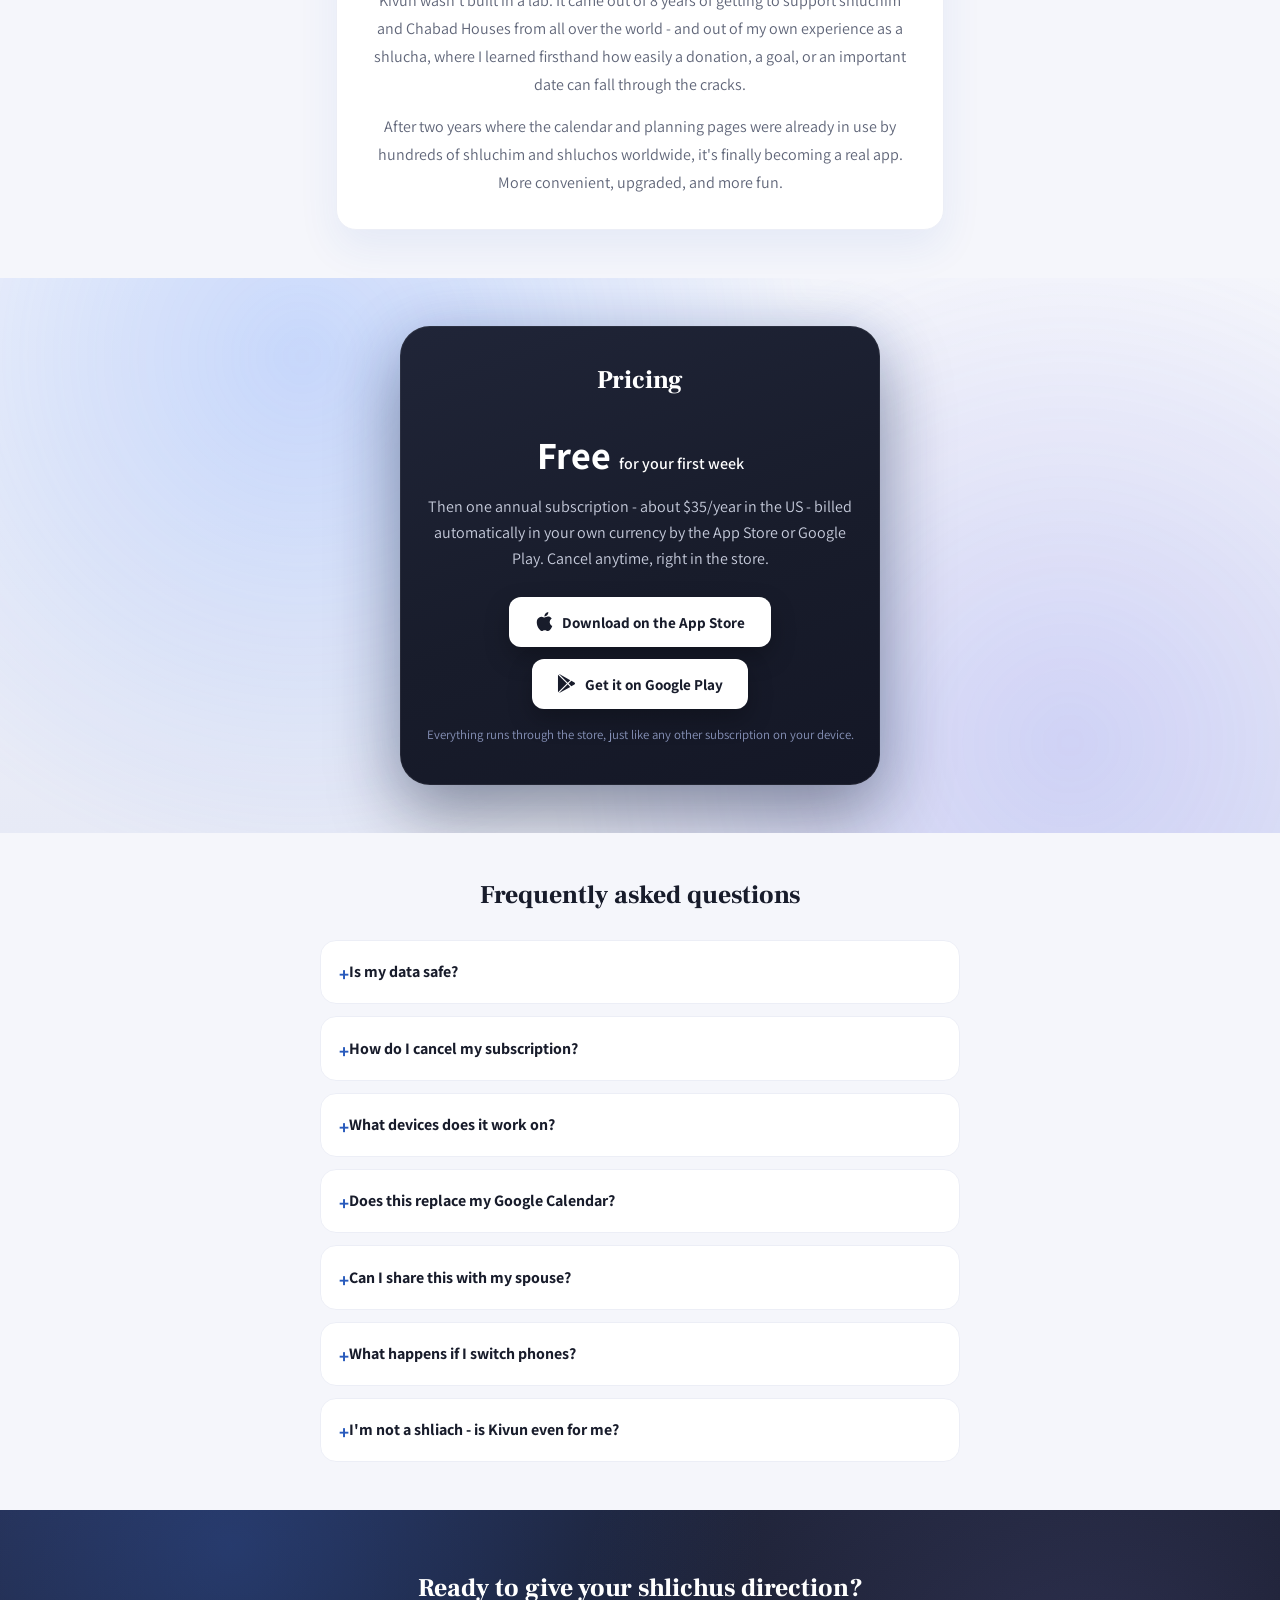
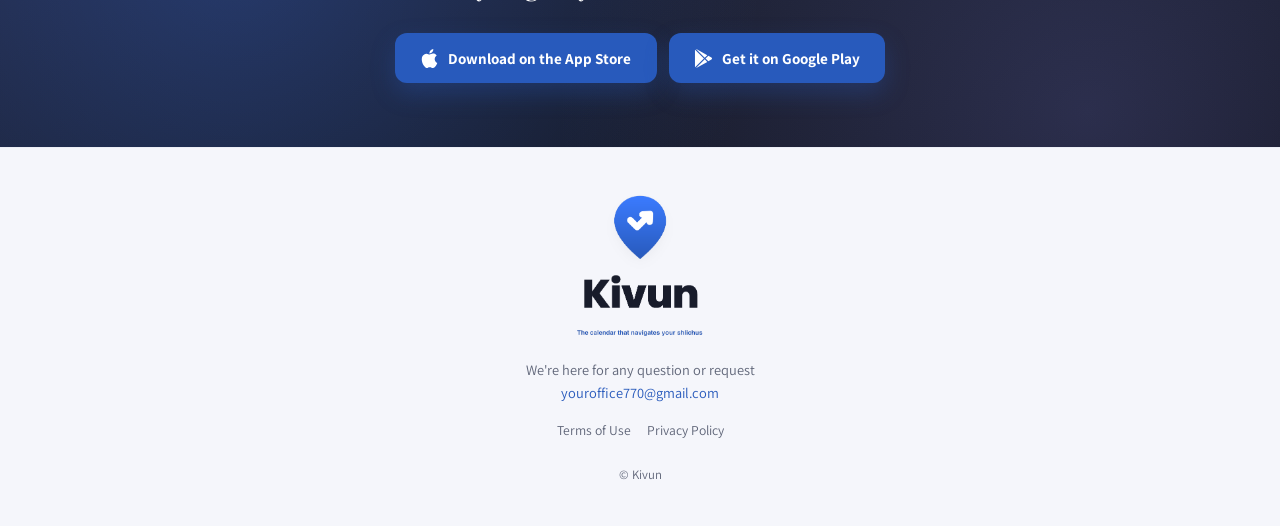
==== commit 518369f4: "Footer contact line: use plural (we're here for any question or request)" ====
--- a/index.en.html
+++ b/index.en.html
@@ -319,7 +319,7 @@
 <footer class="site-footer">
   <div class="wrap footer-row">
     <img class="footer-logo" src="assets/logo-en.png" width="423" height="464" alt="Kivun - the calendar that navigates your shlichus">
-    <p class="footer-contact">I'm here for any question or request - Pesya<br><a href="mailto:youroffice770@gmail.com">youroffice770@gmail.com</a></p>
+    <p class="footer-contact">We're here for any question or request<br><a href="mailto:youroffice770@gmail.com">youroffice770@gmail.com</a></p>
     <div class="footer-links">
       <a href="terms.en.html">Terms of Use</a>
       <a href="privacy.en.html">Privacy Policy</a>
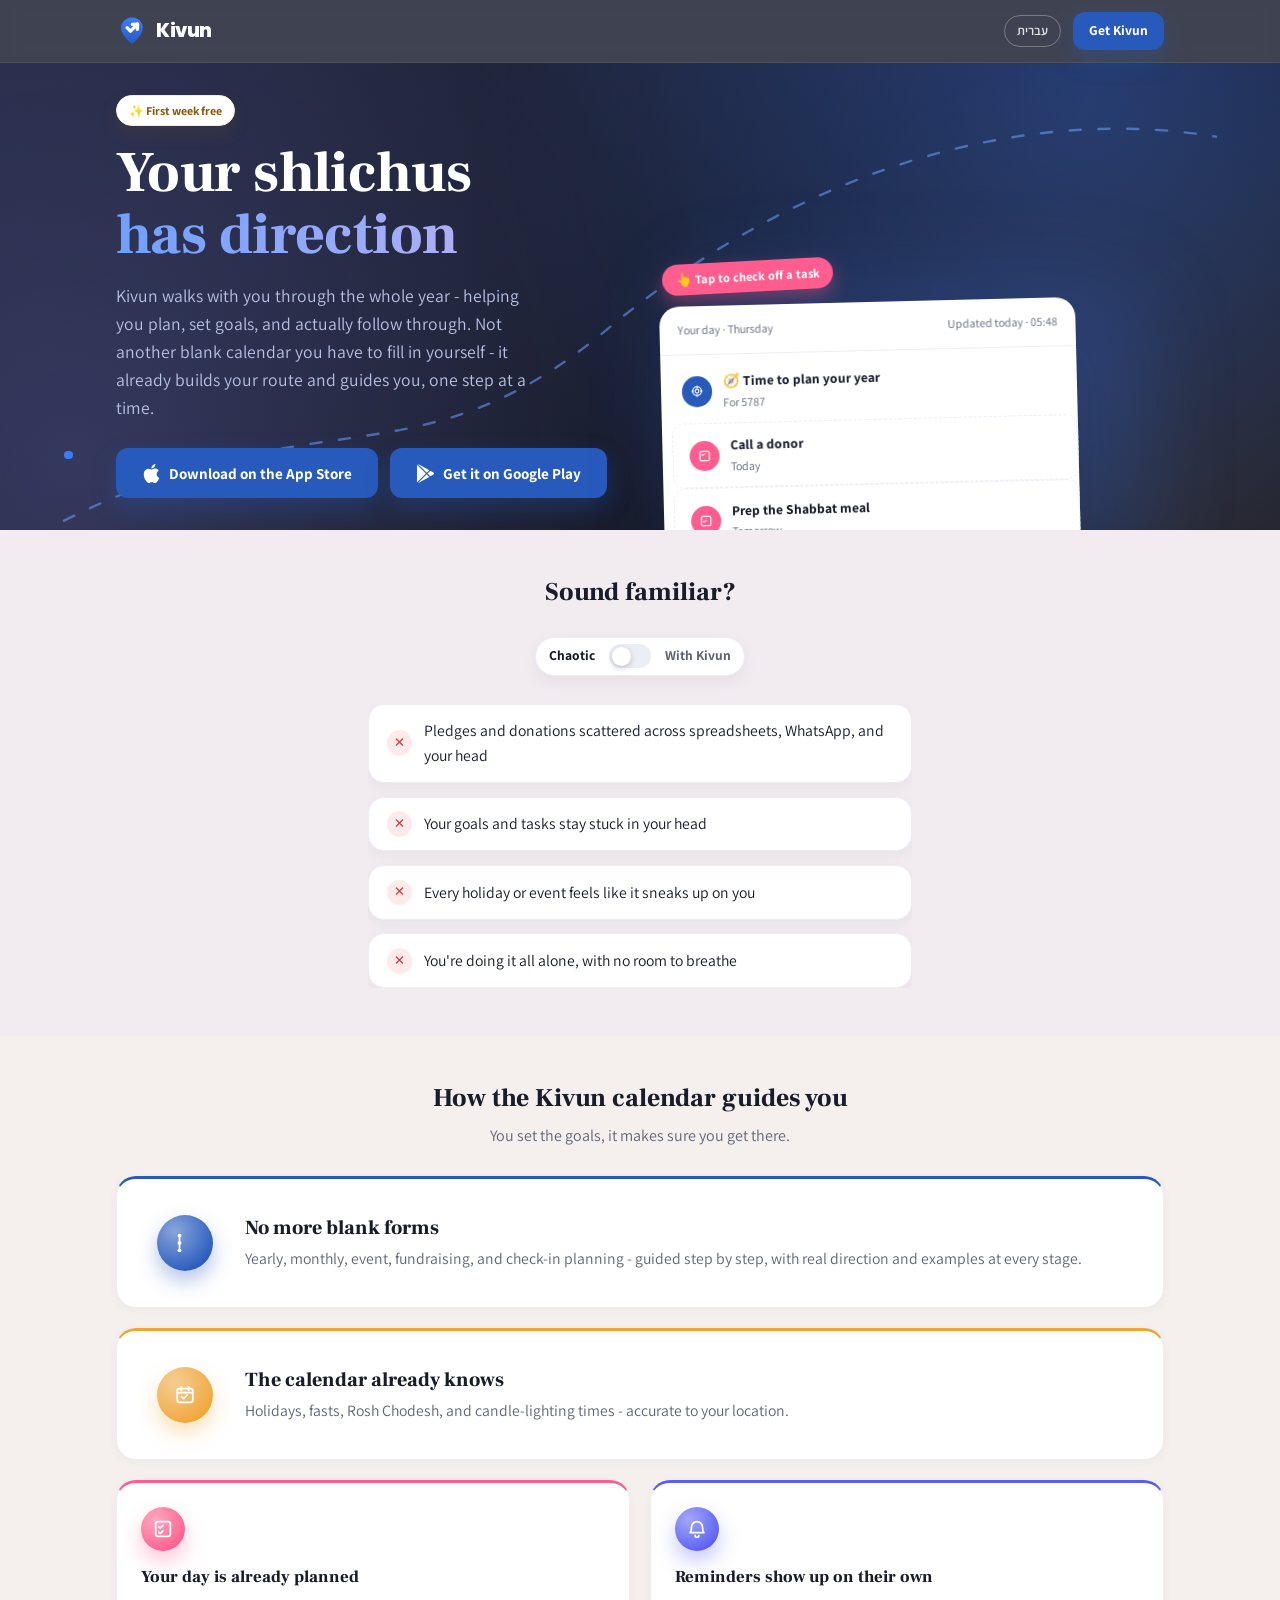
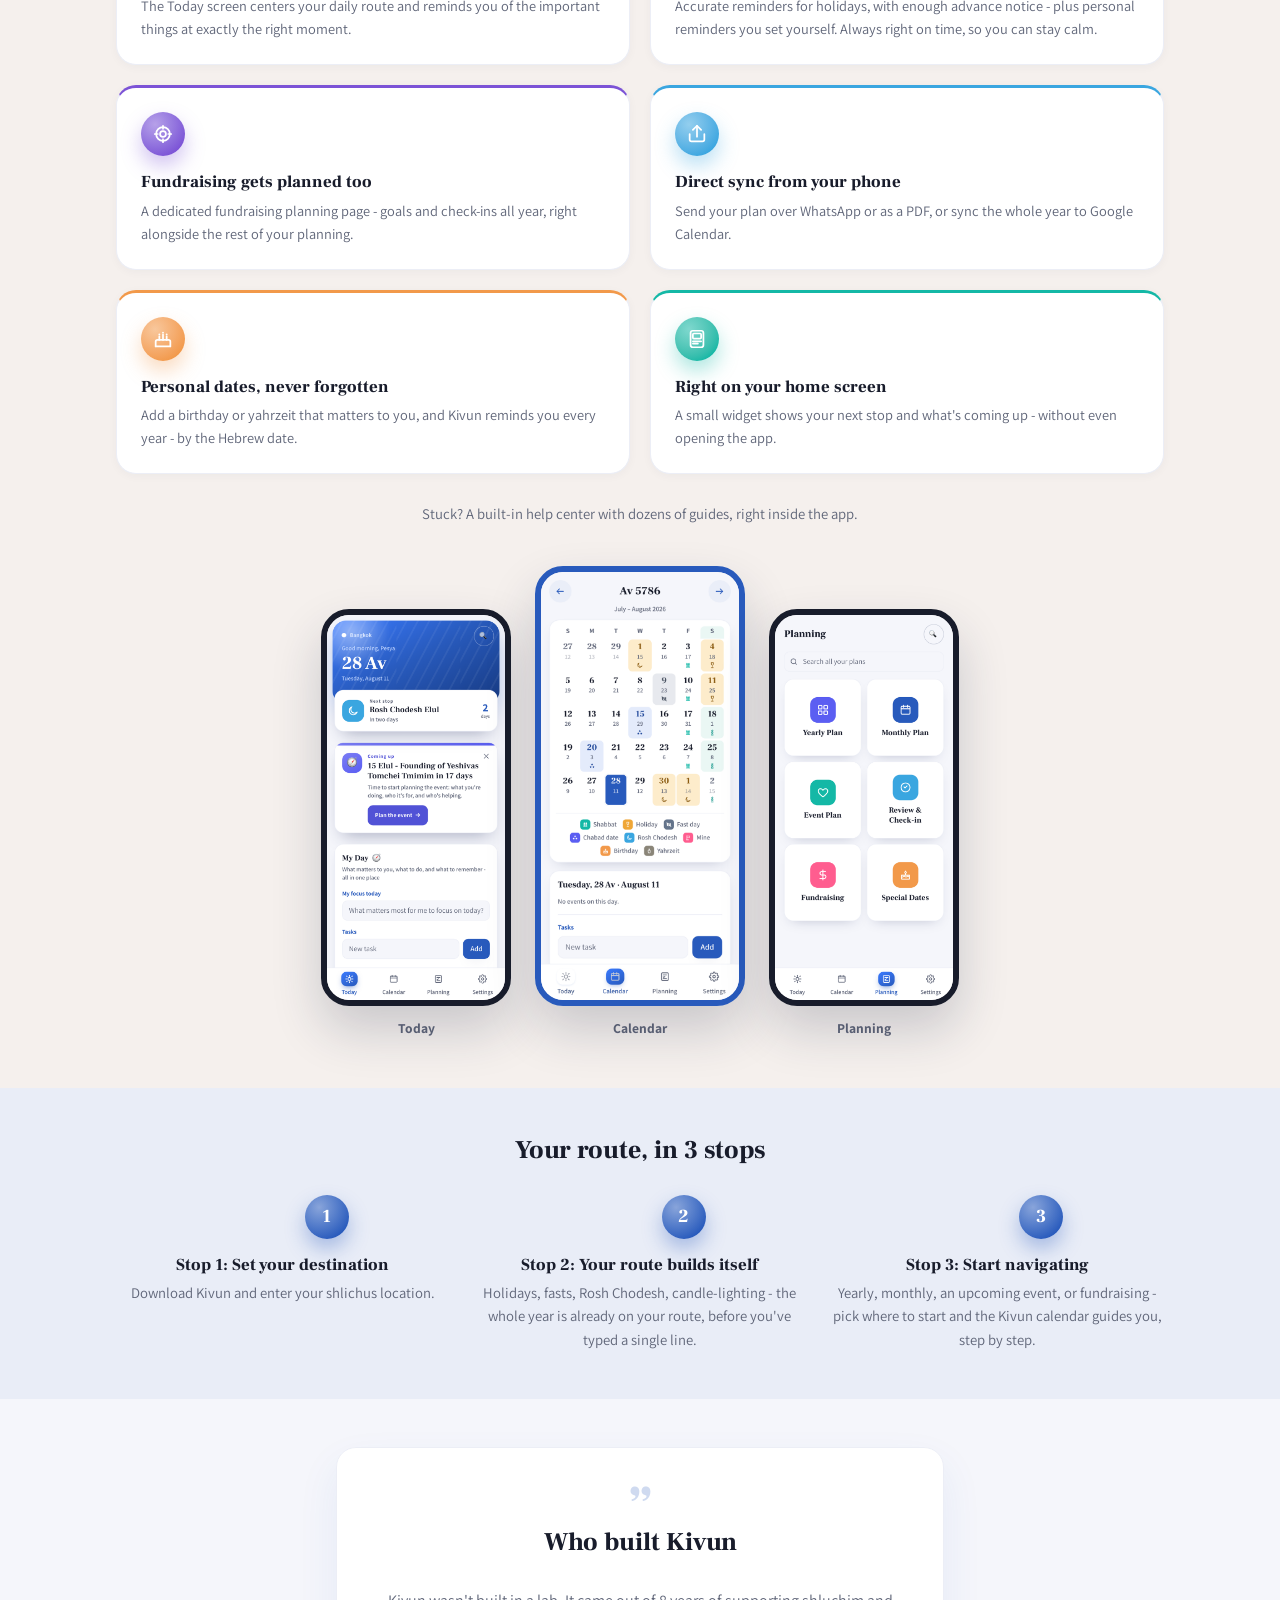
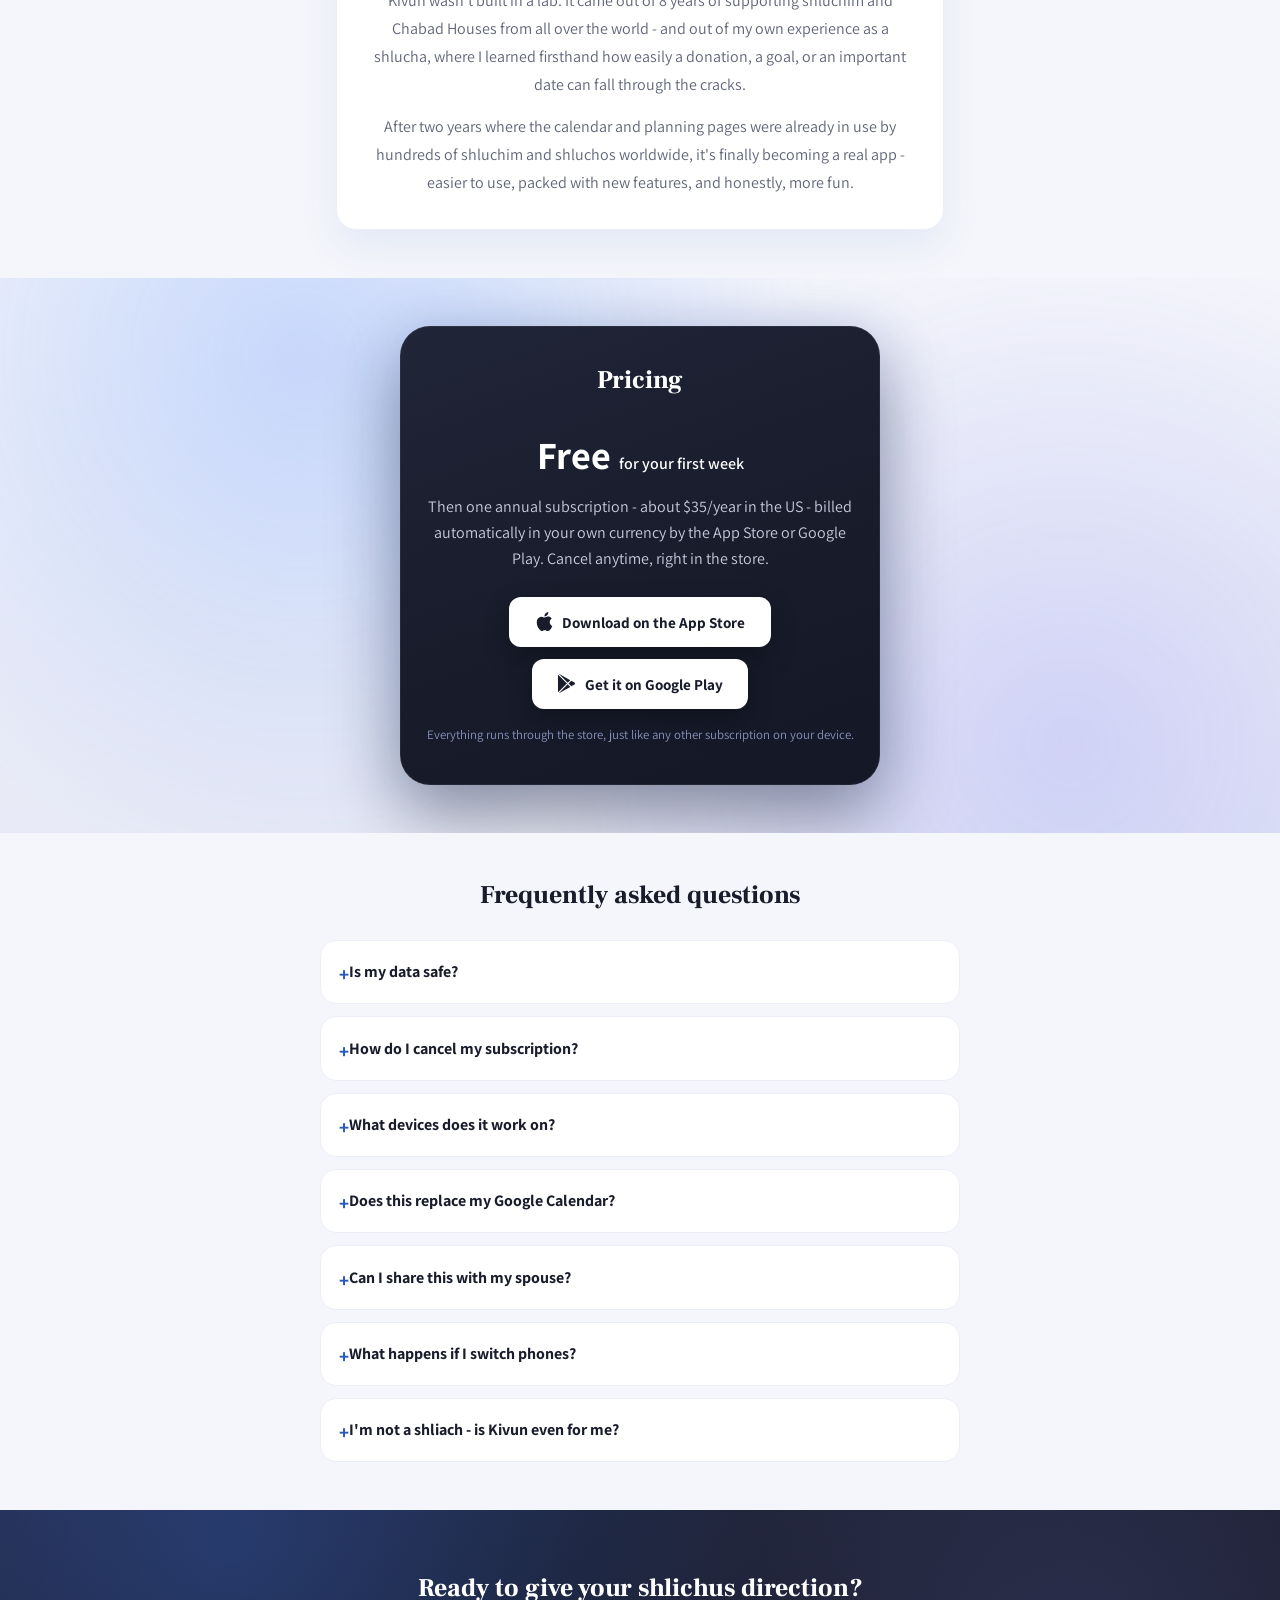
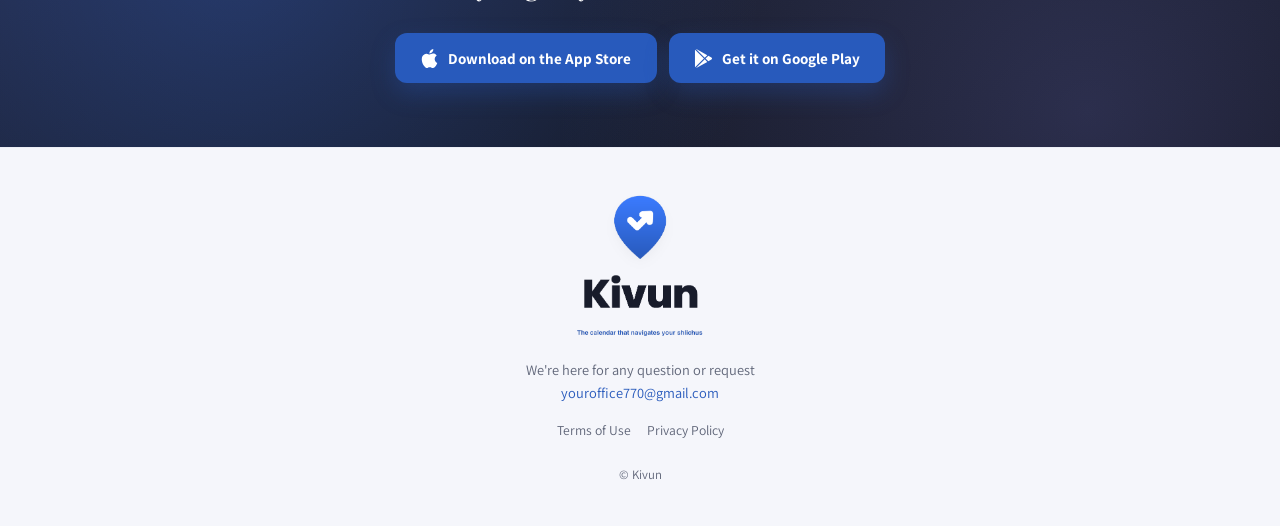
==== commit 49e66c43: "copy(landing-en): tighten 5 spots that read as translated, not native "already sorted" (British) -> " ====
--- a/index.en.html
+++ b/index.en.html
@@ -127,7 +127,7 @@
         </span>
         <div class="how-card-text">
           <h3>No more blank forms</h3>
-          <p>Yearly, monthly, per-event, fundraising, and check-in planning - guided step by step, with real direction and examples at every stage.</p>
+          <p>Yearly, monthly, event, fundraising, and check-in planning - guided step by step, with real direction and examples at every stage.</p>
         </div>
       </div>
       <div class="how-card how-card--featured" data-reveal>
@@ -147,7 +147,7 @@
             <rect x="4" y="4" width="16" height="16" rx="2.5"/><path d="M7.5 9.5l1.5 1.5 3-3"/><path d="M7.5 15.5l1.5 1.5 3-3"/>
           </svg>
         </span>
-        <h3>Your day is already sorted</h3>
+        <h3>Your day is already planned</h3>
         <p>The Today screen centers your daily route and reminds you of the important things at exactly the right moment.</p>
       </div>
       <div class="how-card" data-reveal>
@@ -244,8 +244,8 @@
     <div class="story-card">
       <span class="story-quote" aria-hidden="true">”</span>
       <h2 class="section-title">Who built Kivun</h2>
-      <p>Kivun wasn't built in a lab. It came out of <span class="count-num" data-count-to="8">8</span> years of getting to support shluchim and Chabad Houses from all over the world - and out of my own experience as a shlucha, where I learned firsthand how easily a donation, a goal, or an important date can fall through the cracks.</p>
-      <p>After two years where the calendar and planning pages were already in use by hundreds of shluchim and shluchos worldwide, it's finally becoming a real app. More convenient, upgraded, and more fun.</p>
+      <p>Kivun wasn't built in a lab. It came out of <span class="count-num" data-count-to="8">8</span> years of supporting shluchim and Chabad Houses from all over the world - and out of my own experience as a shlucha, where I learned firsthand how easily a donation, a goal, or an important date can fall through the cracks.</p>
+      <p>After two years where the calendar and planning pages were already in use by hundreds of shluchim and shluchos worldwide, it's finally becoming a real app - easier to use, packed with new features, and honestly, more fun.</p>
     </div>
   </div>
 </section>
@@ -297,7 +297,7 @@
       </details>
       <details class="faq-item" data-reveal>
         <summary>I'm not a shliach - is Kivun even for me?</summary>
-        <p>Yes! At its heart, Kivun is the Chabad calendar and a daily tracker, and that speaks to any chossid, not just shluchim. Reach out and let's see if it's a fit.</p>
+        <p>Yes! At its heart, Kivun is the Chabad calendar and a daily tracker, and that speaks to any chossid, not just shluchim. Feel free to reach out with any questions.</p>
       </details>
     </div>
   </div>
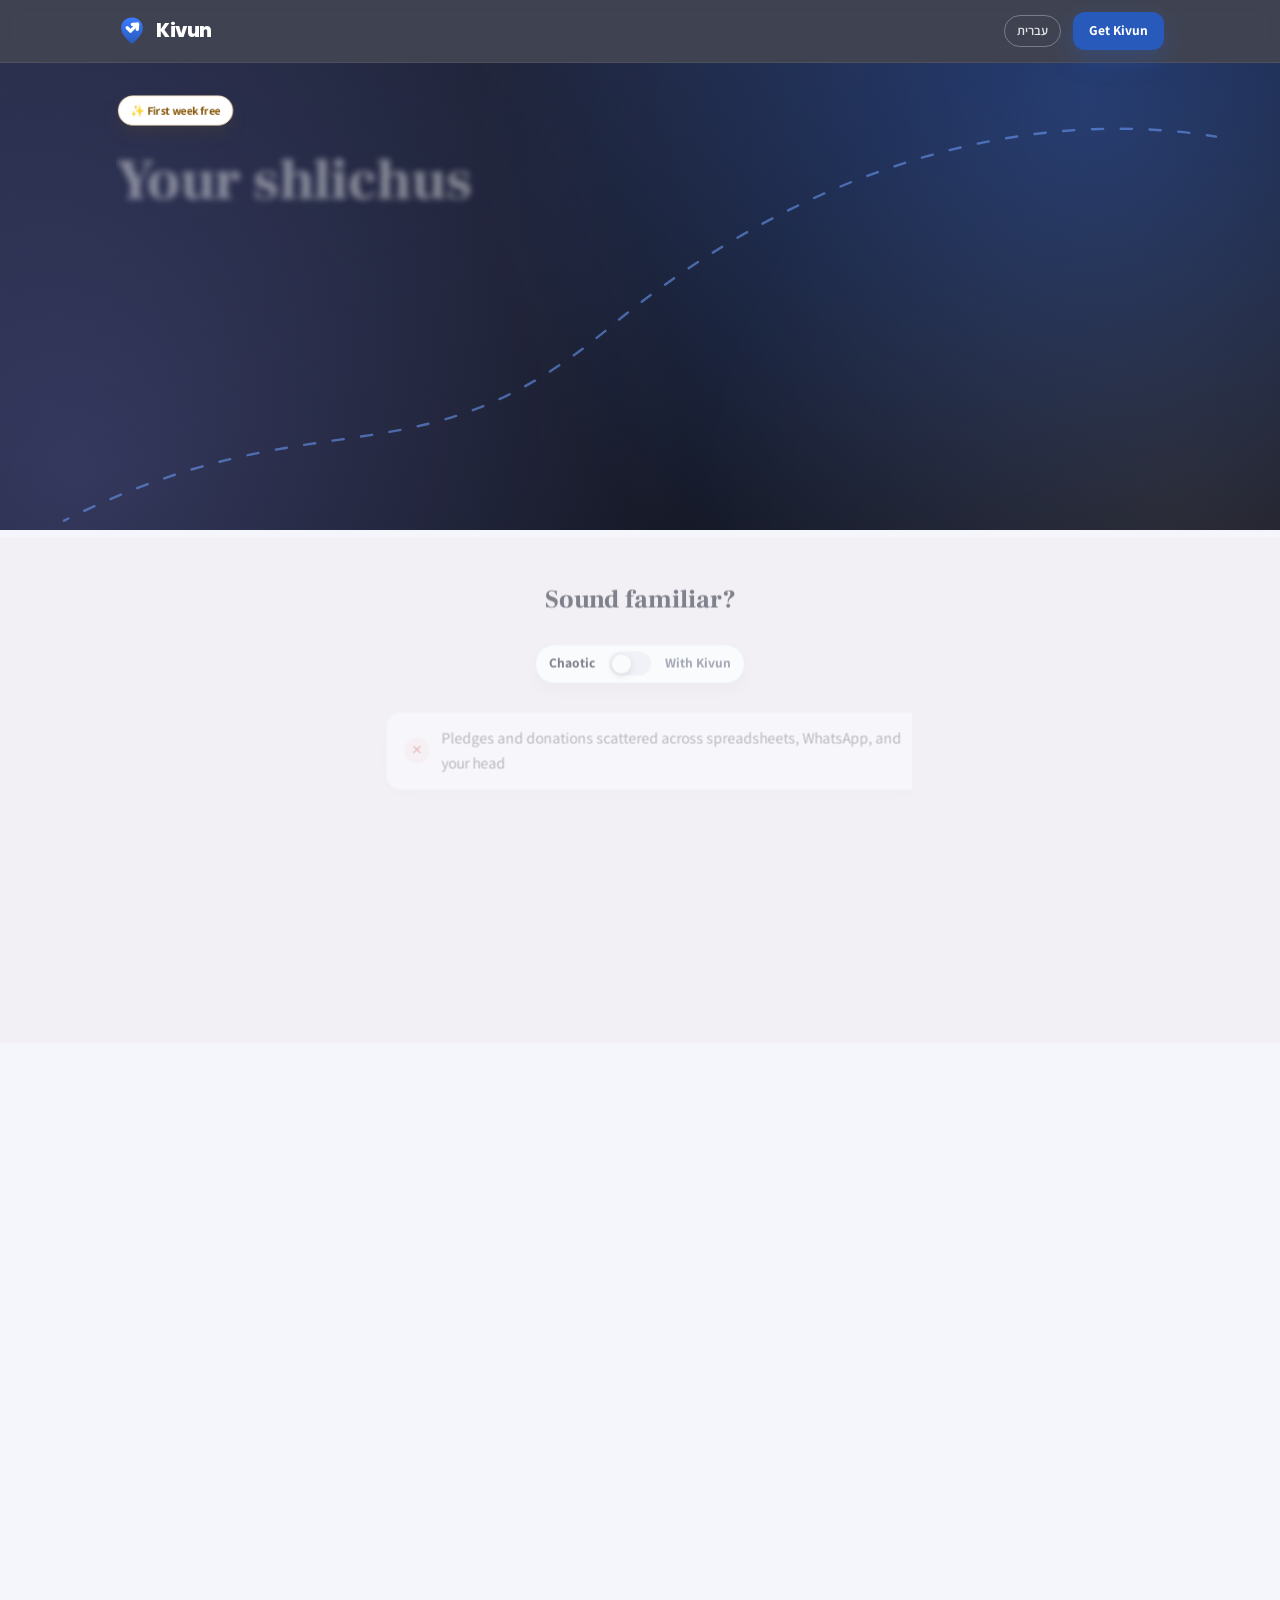
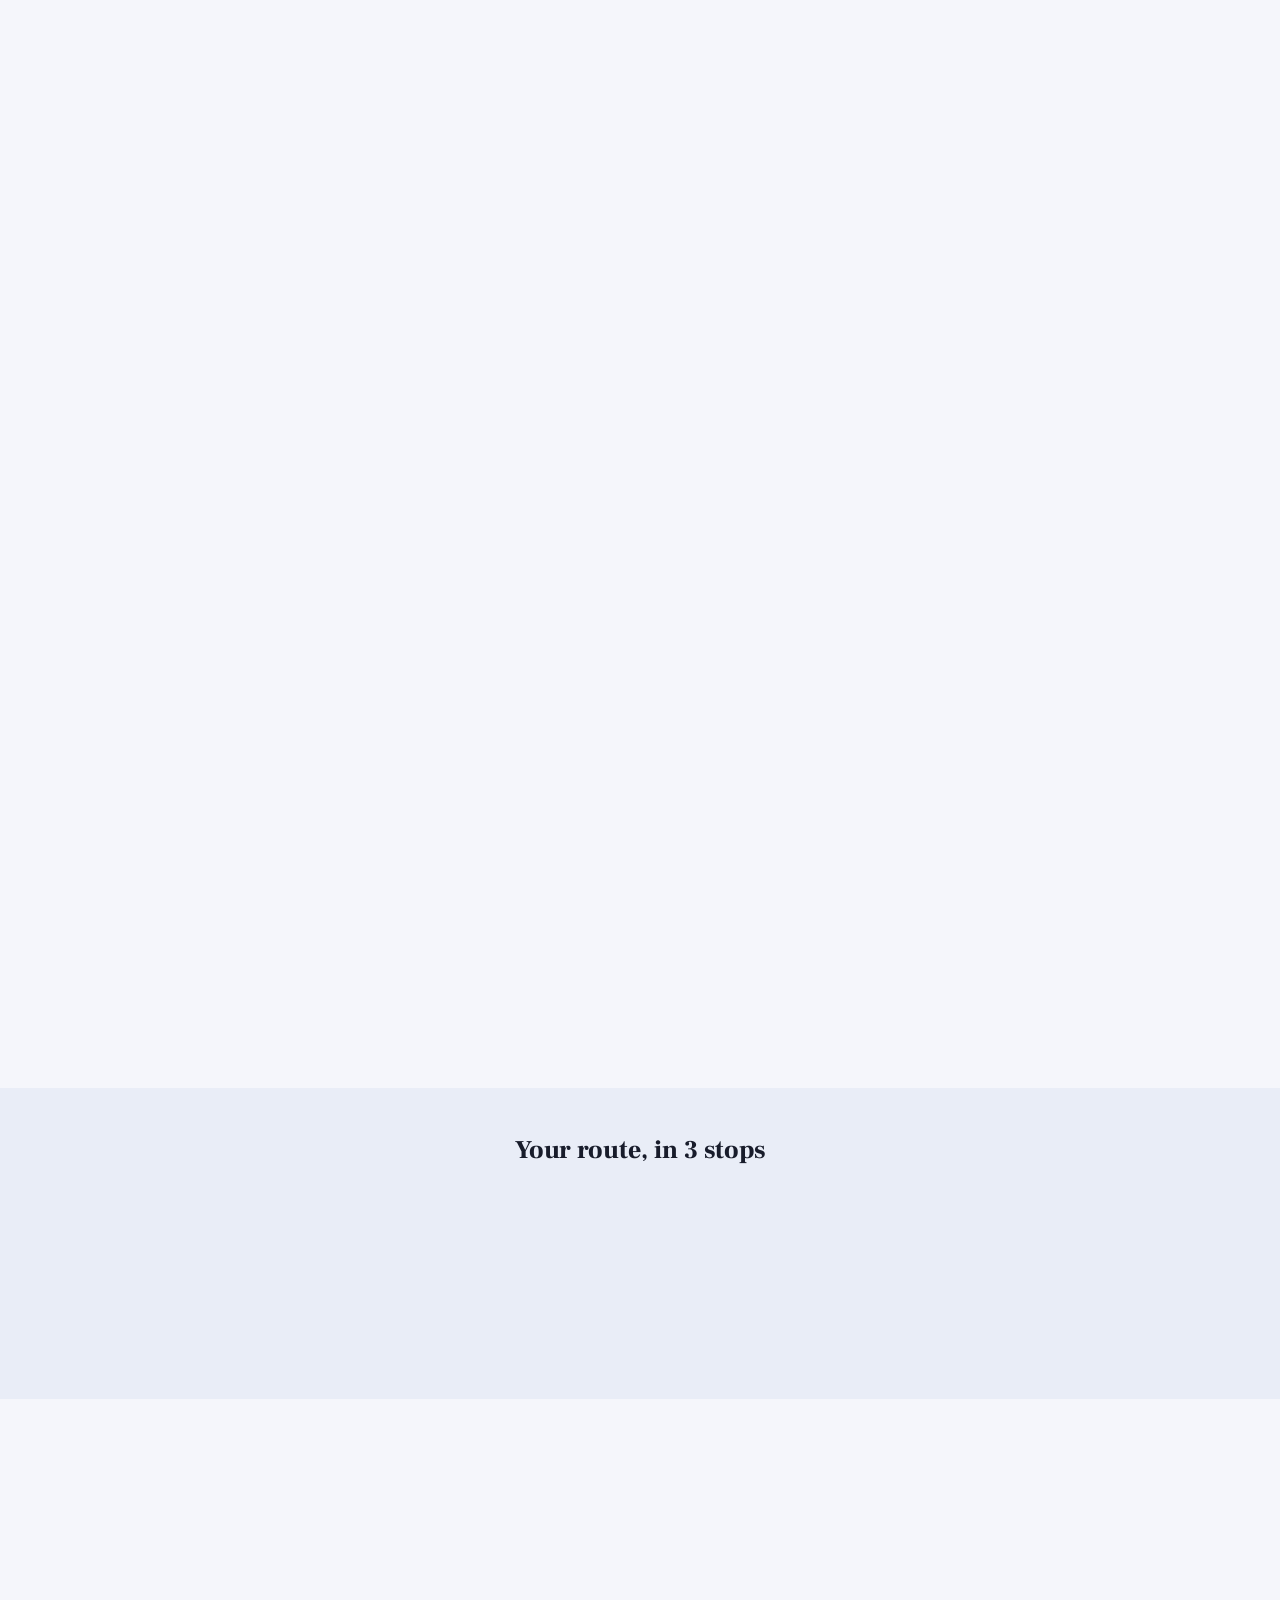
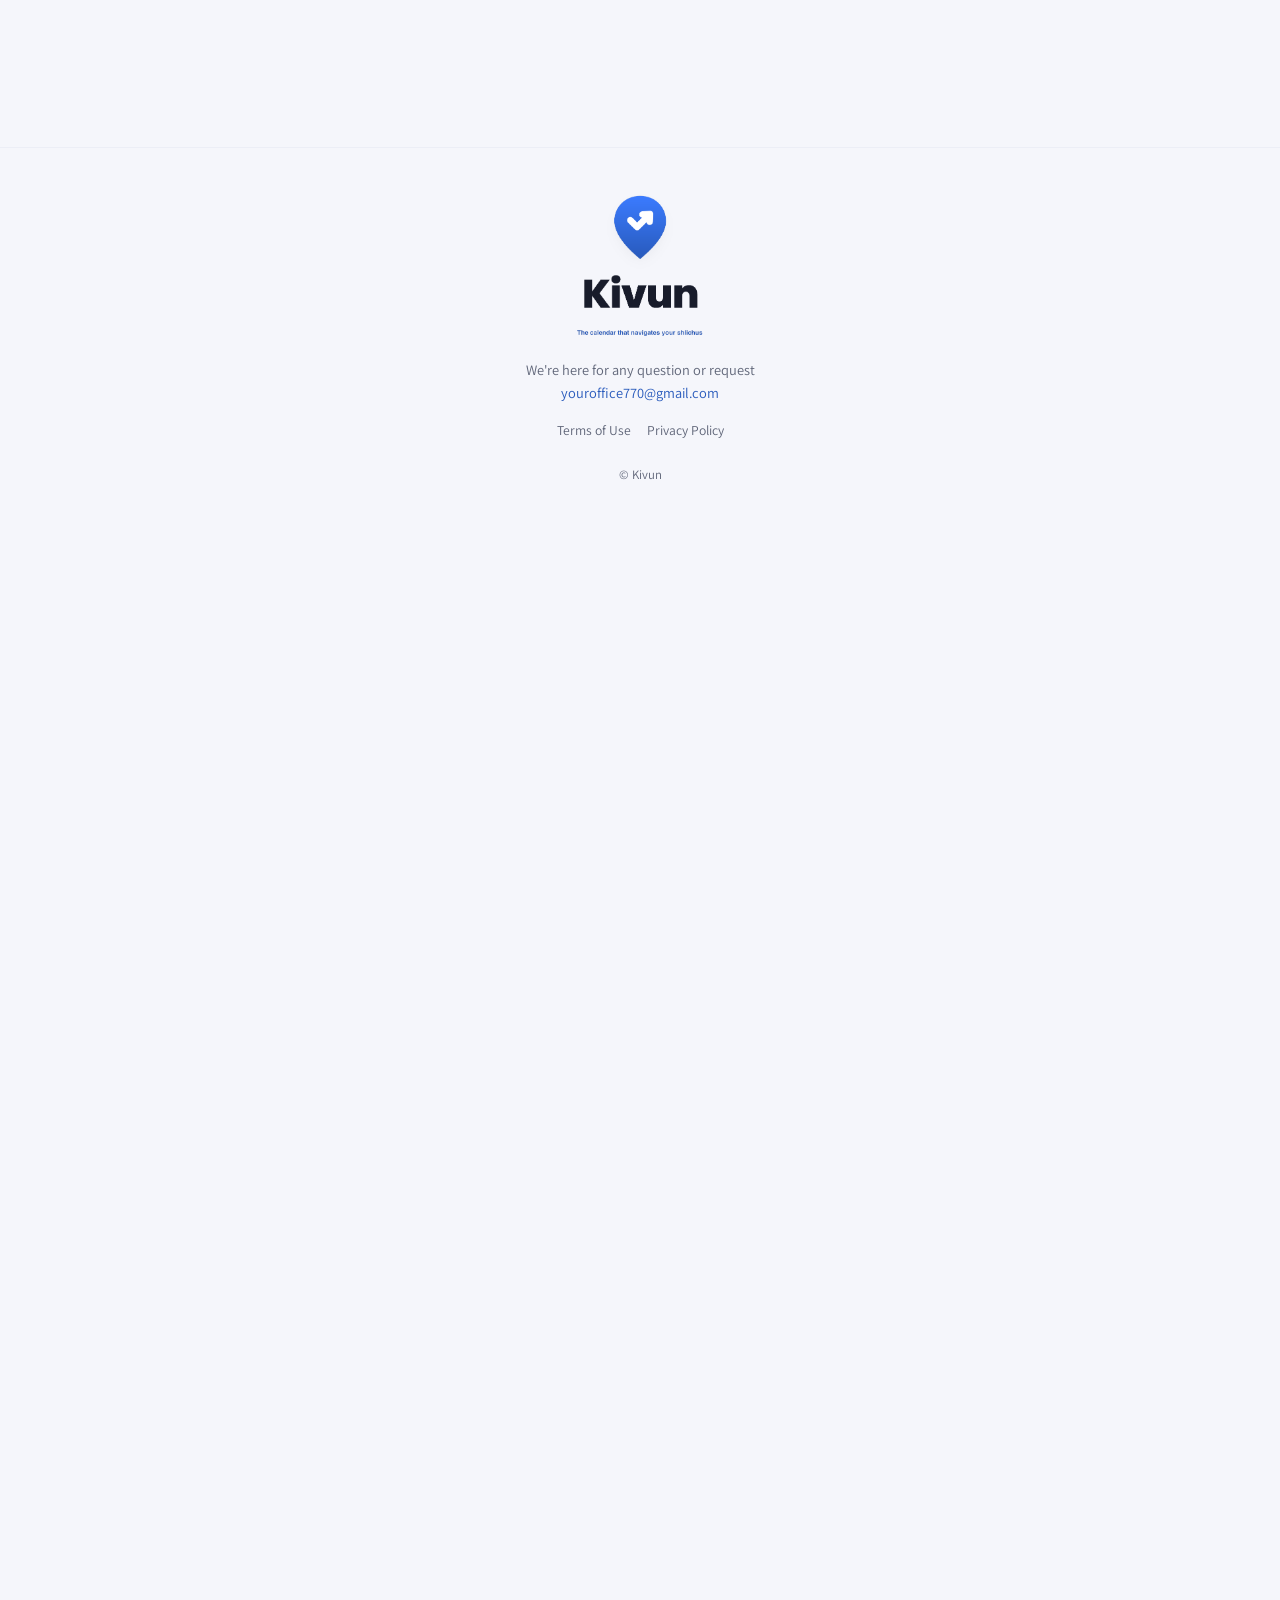
==== commit 1193e49a: "Give the English landing page a clean URL at /en/ kivunapp.com/en/ now serves the real English page." ====
--- a/index.en.html
+++ b/index.en.html
@@ -1,333 +1,14 @@
 <!DOCTYPE html>
 <html lang="en" dir="ltr">
 <head>
-<!-- Google tag (gtag.js) -->
-<script async src="https://www.googletagmanager.com/gtag/js?id=G-F4C3S1J7X8"></script>
-<script>
-  window.dataLayer = window.dataLayer || [];
-  function gtag(){dataLayer.push(arguments);}
-  gtag('js', new Date());
-  gtag('config', 'G-F4C3S1J7X8');
-</script>
-<script>document.documentElement.className += " js";</script>
 <meta charset="utf-8">
 <meta name="viewport" content="width=device-width, initial-scale=1">
 <title>Kivun - The Calendar That Navigates Your Shlichus</title>
-<meta name="description" content="Guided planning, an automatic Chabad calendar, and reminders that land right on time - all in one app for shluchim and shluchos. First week free.">
-<link rel="icon" type="image/png" href="assets/favicon.png">
-<link rel="canonical" href="https://kivunapp.com/index.en.html">
-<link rel="alternate" hreflang="he" href="https://kivunapp.com/">
-<link rel="alternate" hreflang="en" href="https://kivunapp.com/index.en.html">
-<link rel="alternate" hreflang="x-default" href="https://kivunapp.com/">
-<link rel="stylesheet" href="styles.css">
+<meta http-equiv="refresh" content="0; url=/en/">
+<link rel="canonical" href="https://kivunapp.com/en/">
+<meta name="robots" content="noindex">
 </head>
 <body>
-<header class="site-header">
-  <div class="wrap header-row">
-    <a class="brand" href="#top" aria-label="Kivun - back to top">
-      <svg width="32" height="32" viewBox="0 0 100 100" aria-hidden="true">
-        <defs><linearGradient id="pinGrad-header" x1="0" y1="0" x2="0" y2="1">
-          <stop offset="0" stop-color="#3B7BFF"/><stop offset="1" stop-color="#285ABC"/>
-        </linearGradient></defs>
-        <path d="M50 8C31 8 16 22 16 41c0 22 26 43 34 50 8-7 34-28 34-50C84 22 69 8 50 8Z" fill="url(#pinGrad-header)"/>
-        <g transform="translate(50 40) scale(1.16) translate(-50 -40)" fill="none" stroke="#fff" stroke-width="9" stroke-linecap="round" stroke-linejoin="round">
-          <path d="M37 40 L46 49 L65 30"/>
-          <path d="M65 30 l-14 0.7 M65 30 l-0.7 14"/>
-        </g>
-      </svg>
-      <span class="brand-name">Kivun</span>
-    </a>
-    <div class="header-actions">
-      <a class="lang-switch" href="index.html">עברית</a>
-      <a class="btn btn-primary btn-sm" href="#hero-stores">Get Kivun</a>
-    </div>
-  </div>
-</header>
-<main>
-<!-- HERO -->
-<section class="hero" id="top">
-  <svg class="hero-route" viewBox="0 0 800 400" preserveAspectRatio="xMidYMid slice" aria-hidden="true">
-    <path class="hero-route-line" d="M40 340 C 200 260, 260 320, 380 220 S 640 80, 760 100" />
-  </svg>
-  <span class="hero-route-dot" aria-hidden="true"></span>
-  <div class="wrap hero-row">
-    <div class="hero-copy">
-      <span class="badge">✨ First week free</span>
-      <h1><span class="hero-word hero-word-1">Your shlichus</span><br><span class="hero-word hero-word-2">has direction</span></h1>
-      <p class="hero-sub">Kivun walks with you through the whole year - helping you plan, set goals, and actually follow through. Not another blank calendar you have to fill in yourself - it already builds your route and guides you, one step at a time.</p>
-      <div class="store-row" id="hero-stores">
-        <a class="btn-store" href="https://apps.apple.com/app/id6795381832" data-store="appstore"><svg class="store-icon" viewBox="0 0 24 24" aria-hidden="true" focusable="false"><path fill="currentColor" d="M12.152 6.896c-.948 0-2.415-1.078-3.96-1.04-2.04.027-3.91 1.183-4.961 3.014-2.117 3.675-.546 9.103 1.519 12.09 1.013 1.454 2.208 3.09 3.792 3.039 1.52-.065 2.09-.987 3.935-.987 1.831 0 2.35.987 3.96.948 1.637-.026 2.676-1.48 3.676-2.948 1.156-1.688 1.636-3.325 1.662-3.415-.039-.013-3.182-1.221-3.22-4.857-.026-3.04 2.48-4.494 2.597-4.559-1.429-2.09-3.623-2.324-4.39-2.376-2-.156-3.675 1.09-4.61 1.09zM15.53 3.83c.843-1.012 1.4-2.427 1.245-3.83-1.207.052-2.662.805-3.532 1.818-.78.896-1.454 2.338-1.273 3.714 1.338.104 2.715-.688 3.559-1.701"/></svg>Download on the App Store</a>
-        <a class="btn-store" href="https://play.google.com/store/apps/details?id=com.kivunapp.app" data-store="googleplay"><svg class="store-icon" viewBox="0 0 24 24" aria-hidden="true" focusable="false"><path fill="currentColor" d="M22.018 13.298l-3.919 2.218-3.515-3.493 3.543-3.521 3.891 2.202a1.49 1.49 0 0 1 0 2.594zM1.337.924a1.486 1.486 0 0 0-.112.568v21.017c0 .217.045.419.124.6l11.155-11.087L1.337.924zm12.207 10.065l3.258-3.238L3.45.195a1.466 1.466 0 0 0-.946-.179l11.04 10.973zm0 2.067l-11 10.933c.298.036.612-.016.906-.183l13.324-7.54-3.23-3.21z"/></svg>Get it on Google Play</a>
-      </div>
-    </div>
-    <div class="hero-demo">
-      <span class="demo-tip">👆 Tap to check off a task</span>
-      <div class="demo-card">
-        <div class="demo-head"><span>Your day · Thursday</span><span class="demo-stamp">Updated just now</span></div>
-        <div class="demo-body">
-          <div class="demo-item" style="animation-delay:.15s">
-            <span class="demo-dot" style="background:#285ABC">
-              <svg viewBox="0 0 24 24" width="14" height="14" fill="none" stroke="#fff" stroke-width="1.9" stroke-linecap="round" stroke-linejoin="round" aria-hidden="true">
-                <circle cx="12" cy="12" r="7.5"/><circle cx="12" cy="12" r="3.2"/><path d="M12 3v3.3M12 17.7V21M3 12h3.3M17.7 12H21"/>
-              </svg>
-            </span>
-            <span class="demo-text"><b>🧭 Time to plan your year</b><span>For 5787</span></span>
-          </div>
-          <button type="button" class="demo-item demo-task" style="animation-delay:.55s" aria-pressed="false">
-            <span class="demo-dot" style="background:#FF5D8F">
-              <svg viewBox="0 0 24 24" width="14" height="14" fill="none" stroke="#fff" stroke-width="1.9" stroke-linecap="round" stroke-linejoin="round" aria-hidden="true">
-                <rect x="4" y="4" width="16" height="16" rx="2.5"/><path d="M7.5 9.5l1.5 1.5 3-3"/>
-              </svg>
-            </span>
-            <span class="demo-text"><b>Call a donor</b><span>Today</span></span>
-          </button>
-          <button type="button" class="demo-item demo-task" style="animation-delay:.95s" aria-pressed="false">
-            <span class="demo-dot" style="background:#FF5D8F">
-              <svg viewBox="0 0 24 24" width="14" height="14" fill="none" stroke="#fff" stroke-width="1.9" stroke-linecap="round" stroke-linejoin="round" aria-hidden="true">
-                <rect x="4" y="4" width="16" height="16" rx="2.5"/><path d="M7.5 12.5l1.5 1.5 3-3"/>
-              </svg>
-            </span>
-            <span class="demo-text"><b>Prep the Shabbat meal</b><span>Tomorrow</span></span>
-          </button>
-        </div>
-      </div>
-    </div>
-  </div>
-</section>
-<!-- /HERO -->
-<!-- RELATE -->
-<section class="relate" data-reveal>
-  <div class="wrap">
-    <h2 class="section-title">Sound familiar?</h2>
-    <button type="button" class="relate-toggle" aria-pressed="false">
-      <span class="relate-toggle-label relate-toggle-label--before">Chaotic</span>
-      <span class="relate-toggle-track" aria-hidden="true"><span class="relate-toggle-thumb"></span></span>
-      <span class="relate-toggle-label relate-toggle-label--after">With Kivun</span>
-    </button>
-    <ul class="relate-list">
-      <li data-reveal><span class="relate-x" aria-hidden="true">✕</span><span class="relate-before">Pledges and donations scattered across spreadsheets, WhatsApp, and your head</span><span class="relate-after">Every pledge and donation in one place, scheduled and up to date</span></li>
-      <li data-reveal><span class="relate-x" aria-hidden="true">✕</span><span class="relate-before">Your goals and tasks stay stuck in your head</span><span class="relate-after">Your goals are scheduled, with a reminder right when you need it</span></li>
-      <li data-reveal><span class="relate-x" aria-hidden="true">✕</span><span class="relate-before">Every holiday or event feels like it sneaks up on you</span><span class="relate-after">Every holiday and event is ready ahead of time, no surprises</span></li>
-      <li data-reveal><span class="relate-x" aria-hidden="true">✕</span><span class="relate-before">You're doing it all alone, with no room to breathe</span><span class="relate-after">Kivun remembers for you, so you can finally breathe</span></li>
-    </ul>
-  </div>
-</section>
-<!-- /RELATE -->
-<!-- HOW-IT-WORKS -->
-<section class="how" data-reveal>
-  <div class="wrap">
-    <h2 class="section-title">How the Kivun calendar guides you</h2>
-    <p class="section-sub">You set the goals, it makes sure you get there.</p>
-    <div class="how-grid">
-      <div class="how-card how-card--featured" data-reveal>
-        <span class="how-icon how-icon--brand">
-          <svg viewBox="0 0 24 24" width="22" height="22" fill="none" stroke="#fff" stroke-width="1.9" stroke-linecap="round" stroke-linejoin="round" aria-hidden="true">
-            <circle cx="6" cy="4" r="2.1" fill="#fff" stroke="none"/><circle cx="6" cy="12" r="2.1" fill="#fff" stroke="none"/><circle cx="6" cy="20" r="2.1" fill="#fff" stroke="none"/><path d="M6 6v4M6 14v4"/>
-          </svg>
-        </span>
-        <div class="how-card-text">
-          <h3>No more blank forms</h3>
-          <p>Yearly, monthly, event, fundraising, and check-in planning - guided step by step, with real direction and examples at every stage.</p>
-        </div>
-      </div>
-      <div class="how-card how-card--featured" data-reveal>
-        <span class="how-icon how-icon--gold">
-          <svg viewBox="0 0 24 24" width="22" height="22" fill="none" stroke="#fff" stroke-width="1.9" stroke-linecap="round" stroke-linejoin="round" aria-hidden="true">
-            <rect x="3.5" y="5" width="17" height="15" rx="2.5"/><path d="M3.5 9.5h17"/><path d="M8 3v4M16 3v4"/><path d="M8.5 14l2 2 4-4"/>
-          </svg>
-        </span>
-        <div class="how-card-text">
-          <h3>The calendar already knows</h3>
-          <p>Holidays, fasts, Rosh Chodesh, and candle-lighting times - accurate to your location.</p>
-        </div>
-      </div>
-      <div class="how-card" data-reveal>
-        <span class="how-icon how-icon--user">
-          <svg viewBox="0 0 24 24" width="22" height="22" fill="none" stroke="#fff" stroke-width="1.9" stroke-linecap="round" stroke-linejoin="round" aria-hidden="true">
-            <rect x="4" y="4" width="16" height="16" rx="2.5"/><path d="M7.5 9.5l1.5 1.5 3-3"/><path d="M7.5 15.5l1.5 1.5 3-3"/>
-          </svg>
-        </span>
-        <h3>Your day is already planned</h3>
-        <p>The Today screen centers your daily route and reminds you of the important things at exactly the right moment.</p>
-      </div>
-      <div class="how-card" data-reveal>
-        <span class="how-icon how-icon--chabad">
-          <svg viewBox="0 0 24 24" width="22" height="22" fill="none" stroke="#fff" stroke-width="1.9" stroke-linecap="round" stroke-linejoin="round" aria-hidden="true">
-            <path d="M6 10a6 6 0 1112 0c0 4.5 1.5 6 1.5 6h-15S6 14.5 6 10z"/><path d="M10 19a2 2 0 004 0"/>
-          </svg>
-        </span>
-        <h3>Reminders show up on their own</h3>
-        <p>Accurate reminders for holidays, with enough advance notice - plus personal reminders you set yourself. Always right on time, so you can stay calm.</p>
-      </div>
-      <div class="how-card" data-reveal>
-        <span class="how-icon how-icon--parasha">
-          <svg viewBox="0 0 24 24" width="22" height="22" fill="none" stroke="#fff" stroke-width="1.9" stroke-linecap="round" stroke-linejoin="round" aria-hidden="true">
-            <circle cx="12" cy="12" r="7.5"/><circle cx="12" cy="12" r="3.2"/><path d="M12 3v3.3M12 17.7V21M3 12h3.3M17.7 12H21"/>
-          </svg>
-        </span>
-        <h3>Fundraising gets planned too</h3>
-        <p>A dedicated fundraising planning page - goals and check-ins all year, right alongside the rest of your planning.</p>
-      </div>
-      <div class="how-card" data-reveal>
-        <span class="how-icon how-icon--roshchodesh">
-          <svg viewBox="0 0 24 24" width="22" height="22" fill="none" stroke="#fff" stroke-width="1.9" stroke-linecap="round" stroke-linejoin="round" aria-hidden="true">
-            <path d="M4 12v6a2 2 0 002 2h12a2 2 0 002-2v-6"/><path d="M12 3v12"/><path d="M7.5 7.5L12 3l4.5 4.5"/>
-          </svg>
-        </span>
-        <h3>Direct sync from your phone</h3>
-        <p>Send your plan over WhatsApp or as a PDF, or sync the whole year to Google Calendar.</p>
-      </div>
-      <div class="how-card" data-reveal>
-        <span class="how-icon how-icon--birthday">
-          <svg viewBox="0 0 24 24" width="22" height="22" fill="none" stroke="#fff" stroke-width="1.9" stroke-linecap="round" stroke-linejoin="round" aria-hidden="true">
-            <path d="M4 20v-5a2 2 0 012-2h12a2 2 0 012 2v5"/><path d="M4 20h16"/><path d="M8 13V9M12 13V7M16 13V9"/><circle cx="8" cy="7" r="1" fill="#fff" stroke="none"/><circle cx="12" cy="5" r="1" fill="#fff" stroke="none"/><circle cx="16" cy="7" r="1" fill="#fff" stroke="none"/>
-          </svg>
-        </span>
-        <h3>Personal dates, never forgotten</h3>
-        <p>Add a birthday or yahrzeit that matters to you, and Kivun reminds you every year - by the Hebrew date.</p>
-      </div>
-      <div class="how-card" data-reveal>
-        <span class="how-icon how-icon--widget">
-          <svg viewBox="0 0 24 24" width="22" height="22" fill="none" stroke="#fff" stroke-width="1.9" stroke-linecap="round" stroke-linejoin="round" aria-hidden="true">
-            <rect x="5" y="3" width="14" height="18" rx="2.5"/><rect x="7.5" y="6" width="9" height="5.5" rx="1"/><path d="M7.5 14.5h9M7.5 17h5.5"/>
-          </svg>
-        </span>
-        <h3>Right on your home screen</h3>
-        <p>A small widget shows your next stop and what's coming up - without even opening the app.</p>
-      </div>
-    </div>
-    <p class="how-help">Stuck? A built-in help center with dozens of guides, right inside the app.</p>
-    <div class="how-shots">
-      <figure class="how-shot" data-reveal>
-        <img src="assets/screenshot-today-en.png" width="640" height="1385" alt="The Today screen in the Kivun app, with the daily route and reminders">
-        <figcaption>Today</figcaption>
-      </figure>
-      <figure class="how-shot how-shot--mid" data-reveal>
-        <img src="assets/screenshot-calendar-en.png" width="640" height="1385" alt="The Hebrew calendar screen in the Kivun app">
-        <figcaption>Calendar</figcaption>
-      </figure>
-      <figure class="how-shot" data-reveal>
-        <img src="assets/screenshot-planning-en.png" width="640" height="1385" alt="The guided planning screen in the Kivun app">
-        <figcaption>Planning</figcaption>
-      </figure>
-    </div>
-  </div>
-</section>
-<!-- /HOW-IT-WORKS -->
-<!-- START-STEPS -->
-<section class="steps">
-  <div class="wrap">
-    <h2 class="section-title">Your route, in 3 stops</h2>
-    <div class="steps-row">
-      <div class="step" data-reveal style="--seg:0">
-        <span class="step-num">1</span>
-        <h3>Stop 1: Set your destination</h3>
-        <p>Download Kivun and enter your shlichus location.</p>
-      </div>
-      <div class="step" data-reveal style="--seg:1">
-        <span class="step-num">2</span>
-        <h3>Stop 2: Your route builds itself</h3>
-        <p>Holidays, fasts, Rosh Chodesh, candle-lighting - the whole year is already on your route, before you've typed a single line.</p>
-      </div>
-      <div class="step" data-reveal>
-        <span class="step-num">3</span>
-        <h3>Stop 3: Start navigating</h3>
-        <p>Yearly, monthly, an upcoming event, or fundraising - pick where to start and the Kivun calendar guides you, step by step.</p>
-      </div>
-    </div>
-  </div>
-</section>
-<!-- /START-STEPS -->
-<!-- STORY -->
-<section class="story" data-reveal>
-  <div class="wrap">
-    <div class="story-card">
-      <span class="story-quote" aria-hidden="true">”</span>
-      <h2 class="section-title">Who built Kivun</h2>
-      <p>Kivun wasn't built in a lab. It came out of <span class="count-num" data-count-to="8">8</span> years of supporting shluchim and Chabad Houses from all over the world - and out of my own experience as a shlucha, where I learned firsthand how easily a donation, a goal, or an important date can fall through the cracks.</p>
-      <p>After two years where the calendar and planning pages were already in use by hundreds of shluchim and shluchos worldwide, it's finally becoming a real app - easier to use, packed with new features, and honestly, more fun.</p>
-    </div>
-  </div>
-</section>
-<!-- /STORY -->
-<!-- PRICING -->
-<section class="pricing" data-reveal>
-  <div class="wrap">
-    <div class="pricing-card">
-      <h2 class="section-title" style="color:#fff">Pricing</h2>
-      <div class="price">Free <small>for your first week</small></div>
-      <p>Then one annual subscription - about $35/year in the US - billed automatically in your own currency by the App Store or Google Play. Cancel anytime, right in the store.</p>
-      <div class="store-row">
-        <a class="btn-store" href="https://apps.apple.com/app/id6795381832" data-store="appstore"><svg class="store-icon" viewBox="0 0 24 24" aria-hidden="true" focusable="false"><path fill="currentColor" d="M12.152 6.896c-.948 0-2.415-1.078-3.96-1.04-2.04.027-3.91 1.183-4.961 3.014-2.117 3.675-.546 9.103 1.519 12.09 1.013 1.454 2.208 3.09 3.792 3.039 1.52-.065 2.09-.987 3.935-.987 1.831 0 2.35.987 3.96.948 1.637-.026 2.676-1.48 3.676-2.948 1.156-1.688 1.636-3.325 1.662-3.415-.039-.013-3.182-1.221-3.22-4.857-.026-3.04 2.48-4.494 2.597-4.559-1.429-2.09-3.623-2.324-4.39-2.376-2-.156-3.675 1.09-4.61 1.09zM15.53 3.83c.843-1.012 1.4-2.427 1.245-3.83-1.207.052-2.662.805-3.532 1.818-.78.896-1.454 2.338-1.273 3.714 1.338.104 2.715-.688 3.559-1.701"/></svg>Download on the App Store</a>
-        <a class="btn-store" href="https://play.google.com/store/apps/details?id=com.kivunapp.app" data-store="googleplay"><svg class="store-icon" viewBox="0 0 24 24" aria-hidden="true" focusable="false"><path fill="currentColor" d="M22.018 13.298l-3.919 2.218-3.515-3.493 3.543-3.521 3.891 2.202a1.49 1.49 0 0 1 0 2.594zM1.337.924a1.486 1.486 0 0 0-.112.568v21.017c0 .217.045.419.124.6l11.155-11.087L1.337.924zm12.207 10.065l3.258-3.238L3.45.195a1.466 1.466 0 0 0-.946-.179l11.04 10.973zm0 2.067l-11 10.933c.298.036.612-.016.906-.183l13.324-7.54-3.23-3.21z"/></svg>Get it on Google Play</a>
-      </div>
-      <p class="pricing-note">Everything runs through the store, just like any other subscription on your device.</p>
-    </div>
-  </div>
-</section>
-<!-- /PRICING -->
-<!-- FAQ -->
-<section class="faq" data-reveal>
-  <div class="wrap">
-    <h2 class="section-title">Frequently asked questions</h2>
-    <div class="faq-list">
-      <details class="faq-item" data-reveal>
-        <summary>Is my data safe?</summary>
-        <p>Yes. Kivun keeps everything on your device only - no server, no cloud, no third party. It works without internet too.</p>
-      </details>
-      <details class="faq-item" data-reveal>
-        <summary>How do I cancel my subscription?</summary>
-        <p>Through your subscription settings in the App Store or Google Play - exactly like any other subscription on your phone. No need to contact us.</p>
-      </details>
-      <details class="faq-item" data-reveal>
-        <summary>What devices does it work on?</summary>
-        <p>iPhone and Android, on a reasonably current OS version. There's no desktop version.</p>
-      </details>
-      <details class="faq-item" data-reveal>
-        <summary>Does this replace my Google Calendar?</summary>
-        <p>It doesn't replace it - it connects to it. You can sync your whole year straight into Google Calendar and keep using it exactly as you do now.</p>
-      </details>
-      <details class="faq-item" data-reveal>
-        <summary>Can I share this with my spouse?</summary>
-        <p>Each of you needs your own device and subscription - Kivun is a personal planner with no shared account. Want to see each other's schedule? Each device can sync separately to Google Calendar, and you can share from there like any other Google Calendar.</p>
-      </details>
-      <details class="faq-item" data-reveal>
-        <summary>What happens if I switch phones?</summary>
-        <p>Your planning is backed up. Restore the backup on your new device and pick up exactly where you left off.</p>
-      </details>
-      <details class="faq-item" data-reveal>
-        <summary>I'm not a shliach - is Kivun even for me?</summary>
-        <p>Yes! At its heart, Kivun is the Chabad calendar and a daily tracker, and that speaks to any chossid, not just shluchim. Feel free to reach out with any questions.</p>
-      </details>
-    </div>
-  </div>
-</section>
-<!-- /FAQ -->
-<!-- FINAL-CTA -->
-<section class="final-cta" data-reveal>
-  <div class="wrap">
-    <h2 class="section-title">Ready to give your shlichus direction?</h2>
-    <div class="store-row">
-      <a class="btn-store" href="https://apps.apple.com/app/id6795381832" data-store="appstore"><svg class="store-icon" viewBox="0 0 24 24" aria-hidden="true" focusable="false"><path fill="currentColor" d="M12.152 6.896c-.948 0-2.415-1.078-3.96-1.04-2.04.027-3.91 1.183-4.961 3.014-2.117 3.675-.546 9.103 1.519 12.09 1.013 1.454 2.208 3.09 3.792 3.039 1.52-.065 2.09-.987 3.935-.987 1.831 0 2.35.987 3.96.948 1.637-.026 2.676-1.48 3.676-2.948 1.156-1.688 1.636-3.325 1.662-3.415-.039-.013-3.182-1.221-3.22-4.857-.026-3.04 2.48-4.494 2.597-4.559-1.429-2.09-3.623-2.324-4.39-2.376-2-.156-3.675 1.09-4.61 1.09zM15.53 3.83c.843-1.012 1.4-2.427 1.245-3.83-1.207.052-2.662.805-3.532 1.818-.78.896-1.454 2.338-1.273 3.714 1.338.104 2.715-.688 3.559-1.701"/></svg>Download on the App Store</a>
-      <a class="btn-store" href="https://play.google.com/store/apps/details?id=com.kivunapp.app" data-store="googleplay"><svg class="store-icon" viewBox="0 0 24 24" aria-hidden="true" focusable="false"><path fill="currentColor" d="M22.018 13.298l-3.919 2.218-3.515-3.493 3.543-3.521 3.891 2.202a1.49 1.49 0 0 1 0 2.594zM1.337.924a1.486 1.486 0 0 0-.112.568v21.017c0 .217.045.419.124.6l11.155-11.087L1.337.924zm12.207 10.065l3.258-3.238L3.45.195a1.466 1.466 0 0 0-.946-.179l11.04 10.973zm0 2.067l-11 10.933c.298.036.612-.016.906-.183l13.324-7.54-3.23-3.21z"/></svg>Get it on Google Play</a>
-    </div>
-  </div>
-</section>
-<!-- /FINAL-CTA -->
-</main>
-<!-- FOOTER -->
-<footer class="site-footer">
-  <div class="wrap footer-row">
-    <img class="footer-logo" src="assets/logo-en.png" width="423" height="464" alt="Kivun - the calendar that navigates your shlichus">
-    <p class="footer-contact">We're here for any question or request<br><a href="mailto:youroffice770@gmail.com">youroffice770@gmail.com</a></p>
-    <div class="footer-links">
-      <a href="terms.en.html">Terms of Use</a>
-      <a href="privacy.en.html">Privacy Policy</a>
-    </div>
-    <p class="footer-copyright">© Kivun</p>
-  </div>
-</footer>
-<!-- /FOOTER -->
-<script src="script.js"></script>
+<p>This page has moved. <a href="/en/">Continue to the English page</a>.</p>
 </body>
 </html>
